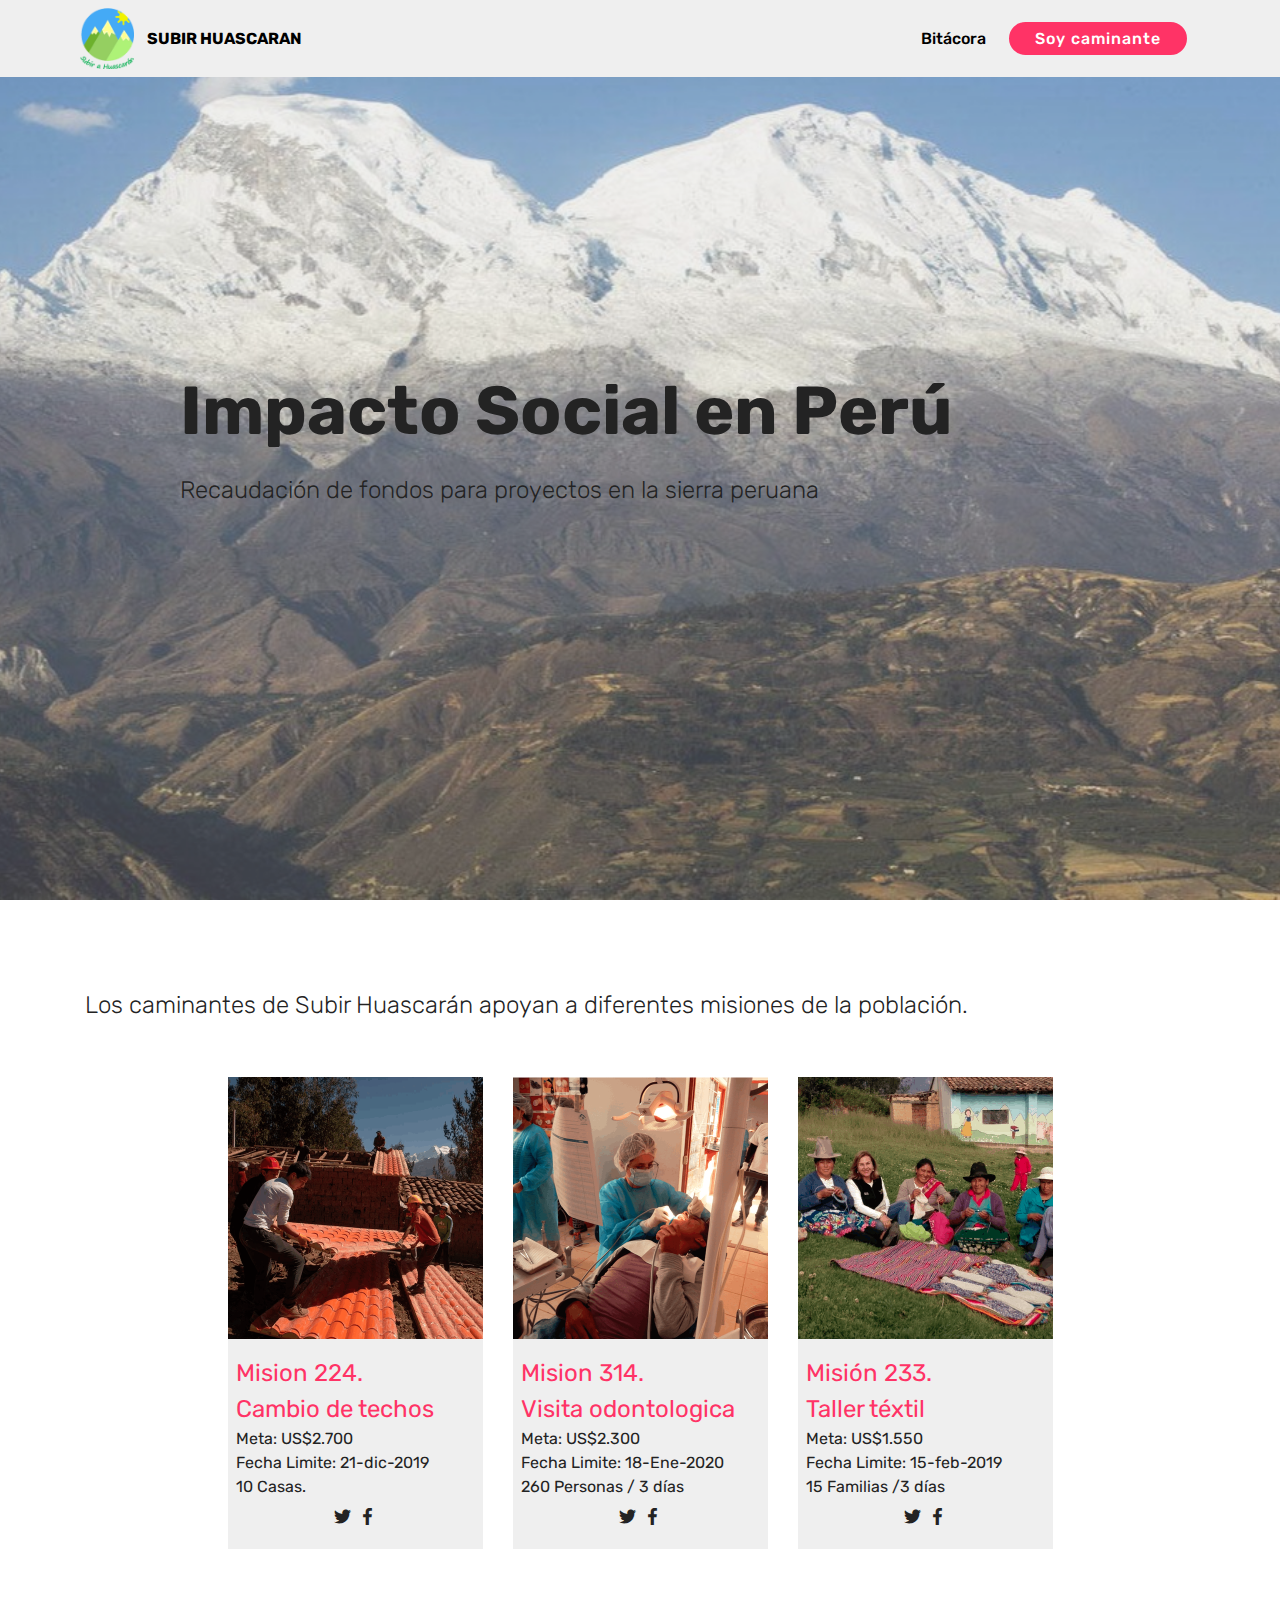
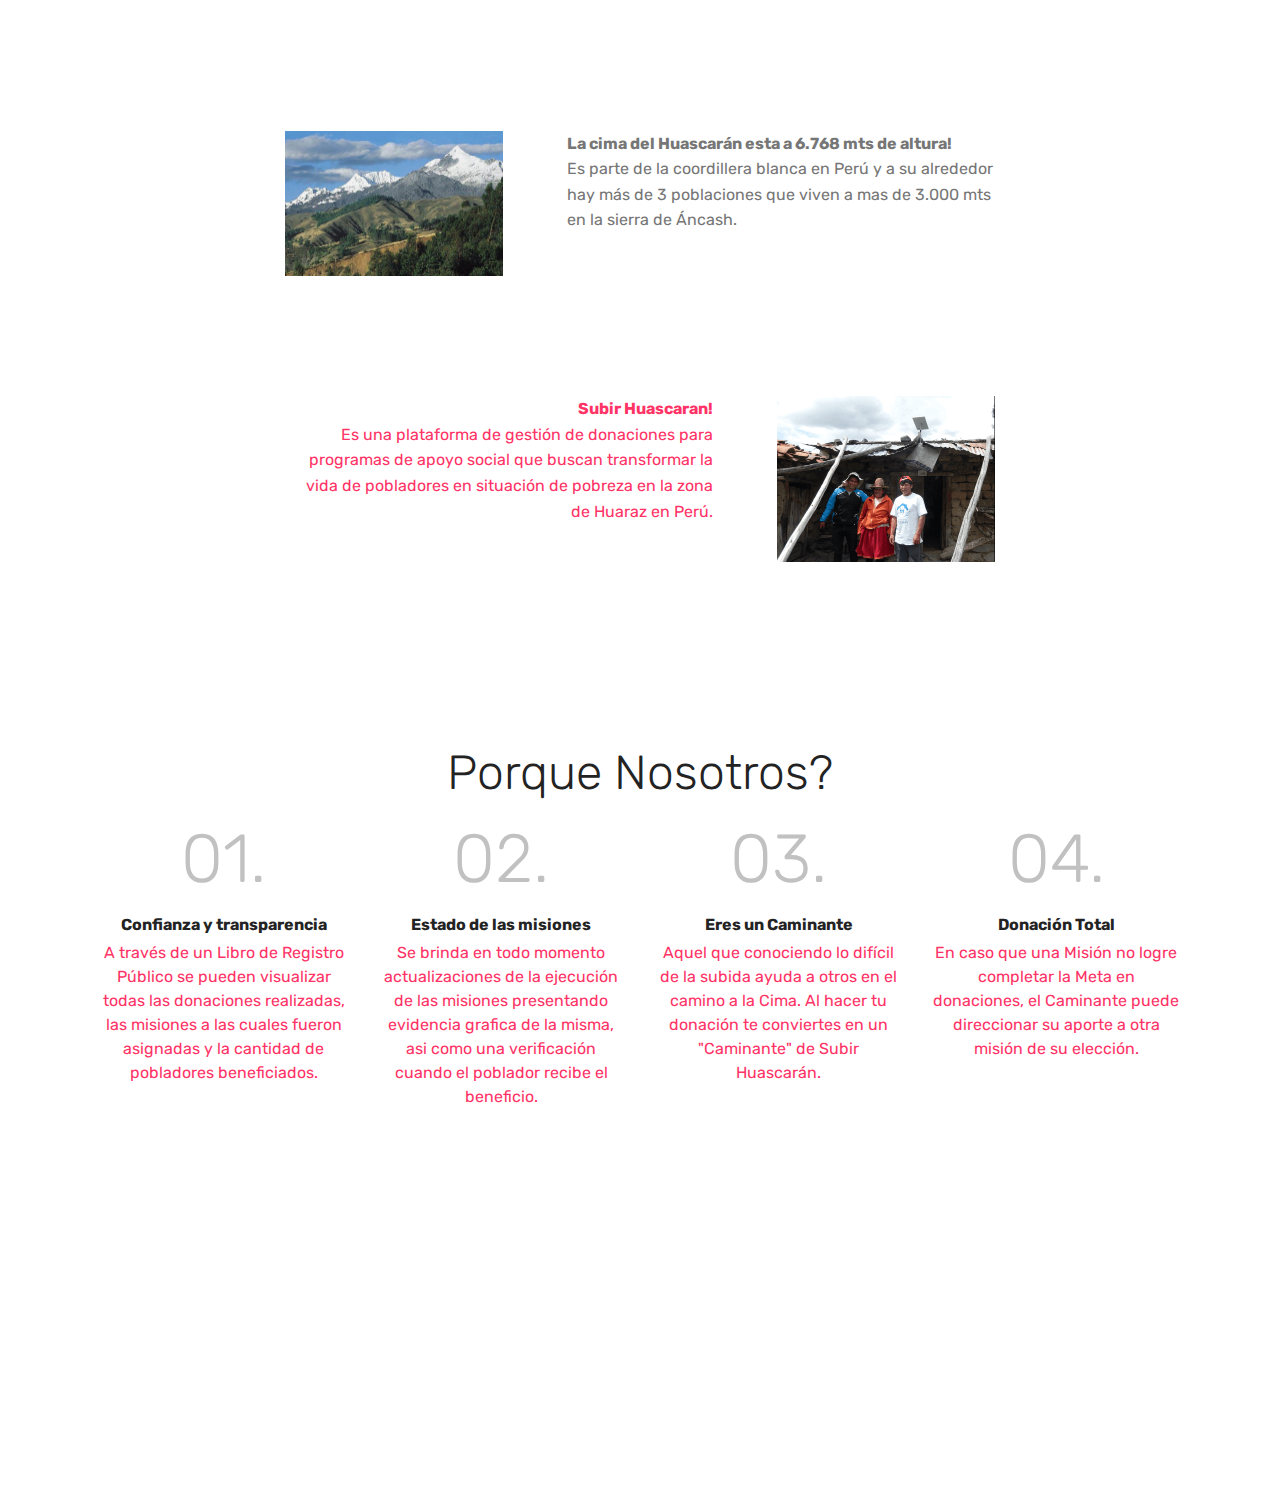
==== index.html @ e5e84a6b "create github pages" ====
<!DOCTYPE html>
<html  >
<head>
  <!-- Site made with Mobirise Website Builder v4.11.6, https://mobirise.com -->
  <meta charset="UTF-8">
  <meta http-equiv="X-UA-Compatible" content="IE=edge">
  <meta name="generator" content="Mobirise v4.11.6, mobirise.com">
  <meta name="viewport" content="width=device-width, initial-scale=1, minimum-scale=1">
  <link rel="shortcut icon" href="assets/images/logo.subirhuascaran-122x138.png" type="image/x-icon">
  <meta name="description" content="">
  
  <title>001-Home</title>
  <link rel="stylesheet" href="assets/web/assets/mobirise-icons/mobirise-icons.css">
  <link rel="stylesheet" href="assets/bootstrap/css/bootstrap.min.css">
  <link rel="stylesheet" href="assets/bootstrap/css/bootstrap-grid.min.css">
  <link rel="stylesheet" href="assets/bootstrap/css/bootstrap-reboot.min.css">
  <link rel="stylesheet" href="assets/socicon/css/styles.css">
  <link rel="stylesheet" href="assets/tether/tether.min.css">
  <link rel="stylesheet" href="assets/dropdown/css/style.css">
  <link rel="stylesheet" href="assets/theme/css/style.css">
  <link rel="preload" as="style" href="assets/mobirise/css/mbr-additional.css"><link rel="stylesheet" href="assets/mobirise/css/mbr-additional.css" type="text/css">
  
  
  
</head>
<body>
  <section class="menu cid-rIZL8jFSp6" once="menu" id="menu2-4">

    

    <nav class="navbar navbar-expand beta-menu navbar-dropdown align-items-center navbar-fixed-top navbar-toggleable-sm">
        <button class="navbar-toggler navbar-toggler-right" type="button" data-toggle="collapse" data-target="#navbarSupportedContent" aria-controls="navbarSupportedContent" aria-expanded="false" aria-label="Toggle navigation">
            <div class="hamburger">
                <span></span>
                <span></span>
                <span></span>
                <span></span>
            </div>
        </button>
        <div class="menu-logo">
            <div class="navbar-brand">
                <span class="navbar-logo">
                    <a href="index.html">
                        <img src="assets/images/logo.subirhuascaran-122x138.png" alt="" title="" style="height: 3.8rem;">
                    </a>
                </span>
                <span class="navbar-caption-wrap"><a class="navbar-caption text-black display-4" href="index.html">
                        SUBIR HUASCARAN</a></span>
            </div>
        </div>
        <div class="collapse navbar-collapse" id="navbarSupportedContent">
            <ul class="navbar-nav nav-dropdown" data-app-modern-menu="true"><li class="nav-item">
                    <a class="nav-link link text-black display-4" href="page3.html">
                        Bitácora</a>
                </li></ul>
            <div class="navbar-buttons mbr-section-btn"><a class="btn btn-sm btn-secondary display-4" href="page1.html">
                    Soy caminante</a></div>
        </div>
    </nav>
</section>

<section class="engine"><a href="https://mobirise.info/c">free website builder</a></section><section class="header1 cid-rIZLhb6vbH mbr-fullscreen" id="header1-6">

    

    <div class="mbr-overlay" style="opacity: 0.3; background-color: rgb(204, 204, 204);">
    </div>

    <div class="container">
        <div class="row justify-content-md-center">
            <div class="mbr-white col-md-10">
                <h1 class="mbr-section-title align-center mbr-bold pb-3 mbr-fonts-style display-1">
                    Impacto Social en Perú</h1>
                <h3 class="mbr-section-subtitle align-center mbr-light pb-3 mbr-fonts-style display-5">
                    Recaudación de fondos para proyectos en la sierra peruana</h3>
                
                
            </div>
        </div>
    </div>

</section>

<section class="team1 cid-rIZRxT9Xdf" id="team1-7">
    
    
    
    <div class="container align-center">
        
        <h3 class="pb-5 mbr-section-subtitle mbr-fonts-style mbr-light display-5">
            Los caminantes de Subir Huascarán apoyan a diferentes misiones de la población.</h3>
        <div class="row media-row">
            
        <div class="team-item col-lg-3 col-md-6">
                <div class="item-image">
                    <a href="page2.html"><img src="assets/images/huascaran.proy4-510x524.png" alt="" title=""></a>
                </div>
                <div class="item-caption py-3">
                    <div class="item-name px-2">
                        <p class="mbr-fonts-style display-5"><a href="page2.html" class="text-secondary">Mision 224. </a><br><a href="page2.html" class="text-secondary">Cambio de techos</a></p>
                    </div>
                    <div class="item-role px-2">
                        <p>Meta: US$2.700<br>Fecha Limite: 21-dic-2019<br>10 Casas.</p>
                    </div>
                    <div class="item-social pt-2">
                        <a href="https://twitter.com/" target="_blank">
                            <span class="p-1 mbr-iconfont mbr-iconfont-social socicon-twitter socicon"></span>
                        </a>
                        <a href="https://www.facebook.com/" target="_blank">
                            <span class="p-1 mbr-iconfont mbr-iconfont-social socicon-facebook socicon"></span>
                        </a>
                        <a href="https://plus.google.com/u/0/+Mobirise" target="_blank">
                            
                        </a>
                        <a href="https://www.linkedin.com/in/mobirise" target="_blank">
                            
                        </a>
                        <a href="https://www.instagram.com/mobirise/" target="_blank">
                            
                        </a>
                        <a href="https://www.youtube.com/channel/UCt_tncVAetpK5JeM8L-8jyw" target="_blank">    
                            
                        </a>
                    </div>
                </div>
            </div><div class="team-item col-lg-3 col-md-6">
                <div class="item-image">
                    <img src="assets/images/huascaran.proy2-510x524.png" alt="" title="">
                </div>
                <div class="item-caption py-3">
                    <div class="item-name px-2">
                        <p class="mbr-fonts-style display-5">
                           Mision 314.<br>Visita odontologica</p>
                    </div>
                    <div class="item-role px-2">
                        <p>Meta: US$2.300<br>Fecha Limite: 18-Ene-2020<br>260 Personas / 3 días</p>
                    </div>
                    <div class="item-social pt-2">
                        <a href="https://twitter.com/" target="_blank">
                            <span class="p-1 mbr-iconfont mbr-iconfont-social socicon-twitter socicon"></span>
                        </a>
                        <a href="https://www.facebook.com/" target="_blank">
                            <span class="p-1 mbr-iconfont mbr-iconfont-social socicon-facebook socicon"></span>
                        </a>
                        <a href="https://plus.google.com/u/0/+Mobirise" target="_blank">
                            
                        </a>
                        <a href="https://www.linkedin.com/in/mobirise" target="_blank">
                            
                        </a>
                        <a href="https://www.instagram.com/mobirise/" target="_blank">
                            
                        </a>
                        <a href="https://www.youtube.com/channel/UCt_tncVAetpK5JeM8L-8jyw" target="_blank">    
                            
                        </a>
                    </div>
                </div>
            </div><div class="team-item col-lg-3 col-md-6">
                <div class="item-image">
                    <img src="assets/images/huascaran.proy3-1-510x524.png" alt="" title="">
                </div>
                <div class="item-caption py-3">
                    <div class="item-name px-2">
                        <p class="mbr-fonts-style display-5">
                           Misión 233.<br>Taller téxtil</p>
                    </div>
                    <div class="item-role px-2">
                        <p>Meta: US$1.550<br>Fecha Limite: 15-feb-2019<br>15 Familias /3 días</p>
                    </div>
                    <div class="item-social pt-2">
                        <a href="https://twitter.com/" target="_blank">
                            <span class="p-1 mbr-iconfont mbr-iconfont-social socicon-twitter socicon"></span>
                        </a>
                        <a href="https://www.facebook.com/" target="_blank">
                            <span class="p-1 mbr-iconfont mbr-iconfont-social socicon-facebook socicon"></span>
                        </a>
                        <a href="https://plus.google.com/u/0/+Mobirise" target="_blank">
                            
                        </a>
                        <a href="https://www.linkedin.com/in/mobirise" target="_blank">
                            
                        </a>
                        <a href="https://www.instagram.com/mobirise/" target="_blank">
                            
                        </a>
                        <a href="https://www.youtube.com/channel/UCt_tncVAetpK5JeM8L-8jyw" target="_blank">    
                            
                        </a>
                    </div>
                </div>
            </div></div>    
    </div>
</section>

<section class="mbr-section content6 cid-rJ04pMtVtL" id="content6-d">
    
     
    
    <div class="container">
        <div class="media-container-row">
            <div class="col-12 col-md-8">
                <div class="media-container-row">
                    <div class="mbr-figure" style="width: 60%;">
                      <img src="assets/images/callejondehuaylas1-436x291.jpg" alt="Mobirise" title="">  
                    </div>
                    <div class="media-content">
                        <div class="mbr-section-text">
                            <p class="mbr-text mb-0 mbr-fonts-style display-7">
                               <strong>La cima del Huascarán esta a 6.768 mts de altura!</strong>&nbsp;<br>Es parte de la coordillera blanca en Perú y a su alrededor hay más de 3 poblaciones que viven a mas de 3.000 mts en la sierra de Áncash.
                            </p>
                        </div>
                    </div>
                </div>
            </div>
        </div>
    </div>
</section>

<section class="mbr-section content7 cid-rJ04quLWnU" id="content7-e">
          
    

    <div class="container">
        <div class="media-container-row">
            <div class="col-12 col-md-8">
                <div class="media-container-row">
                    <div class="media-content">
                        <div class="mbr-section-text">
                            <p class="mbr-text align-right mb-0 mbr-fonts-style display-7">
                               <strong>Subir Huascaran!</strong> <br>Es una plataforma de gestión de donaciones para programas de apoyo social que buscan transformar la vida de pobladores en situación de pobreza en la zona de Huaraz en Perú.
                            </p>
                        </div>
                    </div>
                    <div class="mbr-figure" style="width: 60%;">
                     <img src="assets/images/captura-de-pantalla-2019-11-27-a-las-00.21.50-436x331.png" alt="Mobirise" title="">  
                    </div>
                </div>
            </div>
        </div>
    </div>
</section>

<section class="counters6 counters cid-rJ0bHHLKES" id="counters6-g">

    

    

    <div class="container pt-4 mt-2">
        <h2 class="mbr-section-title pb-3 align-center mbr-fonts-style display-2">Porque Nosotros?</h2>
        
        <div>
                <div class="cards-container">
                    <div class="card col-12 col-md-6 col-lg-3 pb-md-4">
                        <div class="panel-item align-center">
                            <div class="card-img pb-3">
                                <h3 class="img-text mbr-fonts-style display-1">01.</h3>
                            </div>
                            <div class="card-text">
                                <h4 class="mbr-content-title mbr-bold mbr-fonts-style display-7">Confianza y transparencia</h4>
                                <p class="mbr-content-text mbr-fonts-style display-7">
                                    A través de un Libro de Registro Público se pueden visualizar todas las donaciones realizadas, las misiones a las cuales fueron asignadas y la cantidad de pobladores beneficiados.</p>
                            </div>
                        </div>
                    </div>
                    <div class="card col-12 col-md-6 col-lg-3 pb-md-4">
                        <div class="panel-item align-center">
                            <div class="card-img pb-3">
                                <h3 class="img-text mbr-fonts-style display-1">02.</h3>
                            </div>
                            <div class="card-text">
                                <h4 class="mbr-content-title mbr-bold mbr-fonts-style display-7">Estado de las misiones</h4>
                                <p class="mbr-content-text mbr-fonts-style display-7">Se brinda en todo momento actualizaciones de la ejecución de las misiones presentando evidencia grafica de la misma, asi como una verificación cuando el poblador recibe el beneficio.
                                </p>
                            </div>
                        </div>
                    </div>
                    <div class="card col-12 col-md-6 col-lg-3">
                        <div class="panel-item align-center">
                            <div class="card-img pb-3">
                                <h3 class="img-text mbr-fonts-style display-1">03.</h3>
                            </div>
                            <div class="card-text">
                                <h4 class="mbr-content-title mbr-bold mbr-fonts-style display-7">Eres un Caminante</h4>
                                <p class="mbr-content-text mbr-fonts-style display-7">Aquel que conociendo lo difícil de la subida ayuda a otros en el camino a la Cima. Al hacer tu donación te conviertes en un "Caminante" de Subir Huascarán.</p>
                            </div>
                        </div>
                    </div>
                    <div class="card col-12 col-md-6 col-lg-3 last-child">
                        <div class="panel-item align-center">
                            <div class="card-img pb-3">
                                <h3 class="img-text mbr-fonts-style display-1">04.</h3>
                            </div>
                            <div class="card-texts">
                                <h4 class="mbr-content-title mbr-bold mbr-fonts-style display-7">
                                    Donación Total</h4>
                                <p class="mbr-content-text mbr-fonts-style display-7">
                                        En caso que una Misión no logre completar la Meta en donaciones, el Caminante puede direccionar su aporte a otra misión de su elección.
                                </p>
                            </div>
                        </div>
                    </div>
                </div>
            </div>
    </div>
</section>

<section class="cid-rJ04Bz4xyE mbr-reveal" id="footer5-f">

    

    

    <div class="container">
        <div class="media-container-row">
            <div class="col-md-3">
                <div class="media-wrap">
                    <a href="https://mobirise.co/">
                       <img src="assets/images/logo.subirhuascaran-192x217.png" alt="Mobirise" title="">
                    </a>
                </div>
            </div>
            <div class="col-md-9">
                <p class="mbr-text align-right links mbr-fonts-style display-7">&nbsp; &nbsp; &nbsp; &nbsp; &nbsp; &nbsp; &nbsp; &nbsp; &nbsp; &nbsp; &nbsp;&nbsp; &nbsp; &nbsp; &nbsp; &nbsp; &nbsp; &nbsp; &nbsp; &nbsp; &nbsp; &nbsp; &nbsp; &nbsp;&nbsp;&nbsp; &nbsp; &nbsp; &nbsp; &nbsp; &nbsp; &nbsp; &nbsp; &nbsp; &nbsp; &nbsp; &nbsp;&nbsp;<a href="page4.html" class="text-black">CONTACTO</a></p>
            </div>
        </div>
        <div class="footer-lower">
            <div class="media-container-row">
                <div class="col-md-12">
                    <hr>
                </div>
            </div>
            <div class="media-container-row mbr-white">
                <div class="col-md-6 copyright">
                    <p class="mbr-text mbr-fonts-style display-7">
                        © Copyright 2019 SubirHuascaran.org - All Rights Reserved
                    </p>
                </div>
                <div class="col-md-6">
                    <div class="social-list align-right">
                        <div class="soc-item">
                            <a href="https://twitter.com/" target="_blank">
                                <span class="mbr-iconfont mbr-iconfont-social socicon-twitter socicon"></span>
                            </a>
                        </div>
                        <div class="soc-item">
                            <a href="https://www.facebook.com/" target="_blank">
                                <span class="mbr-iconfont mbr-iconfont-social socicon-facebook socicon"></span>
                            </a>
                        </div>
                        <div class="soc-item">
                            <a href="https://www.youtube.com" target="_blank">
                                <span class="mbr-iconfont mbr-iconfont-social socicon-youtube socicon"></span>
                            </a>
                        </div>
                        <div class="soc-item">
                            <a href="https://instagram.com" target="_blank">
                                <span class="mbr-iconfont mbr-iconfont-social socicon-instagram socicon"></span>
                            </a>
                        </div>
                        
                        
                    </div>
                </div>
            </div>
        </div>
    </div>
</section>


  <script src="assets/web/assets/jquery/jquery.min.js"></script>
  <script src="assets/popper/popper.min.js"></script>
  <script src="assets/bootstrap/js/bootstrap.min.js"></script>
  <script src="assets/tether/tether.min.js"></script>
  <script src="assets/dropdown/js/nav-dropdown.js"></script>
  <script src="assets/dropdown/js/navbar-dropdown.js"></script>
  <script src="assets/touchswipe/jquery.touch-swipe.min.js"></script>
  <script src="assets/viewportchecker/jquery.viewportchecker.js"></script>
  <script src="assets/smoothscroll/smooth-scroll.js"></script>
  <script src="assets/theme/js/script.js"></script>
  
  
</body>
</html>
---- assets/web/assets/mobirise-icons/mobirise-icons.css ----
@font-face {
  font-family: 'MobiriseIcons';
  src:  url('mobirise-icons.eot?spat4u');
  src:  url('mobirise-icons.eot?spat4u#iefix') format('embedded-opentype'),
    url('mobirise-icons.ttf?spat4u') format('truetype'),
    url('mobirise-icons.woff?spat4u') format('woff'),
    url('mobirise-icons.svg?spat4u#MobiriseIcons') format('svg');
  font-weight: normal;
  font-style: normal;
  font-display: swap;
}

[class^="mbri-"], [class*=" mbri-"] {
  /* use !important to prevent issues with browser extensions that change fonts */
  font-family: MobiriseIcons !important;
  speak: none;
  font-style: normal;
  font-weight: normal;
  font-variant: normal;
  text-transform: none;
  line-height: 1;

  /* Better Font Rendering =========== */
  -webkit-font-smoothing: antialiased;
  -moz-osx-font-smoothing: grayscale;
}

.mbri-add-submenu:before {
  content: "\e900";
}
.mbri-alert:before {
  content: "\e901";
}
.mbri-align-center:before {
  content: "\e902";
}
.mbri-align-justify:before {
  content: "\e903";
}
.mbri-align-left:before {
  content: "\e904";
}
.mbri-align-right:before {
  content: "\e905";
}
.mbri-android:before {
  content: "\e906";
}
.mbri-apple:before {
  content: "\e907";
}
.mbri-arrow-down:before {
  content: "\e908";
}
.mbri-arrow-next:before {
  content: "\e909";
}
.mbri-arrow-prev:before {
  content: "\e90a";
}
.mbri-arrow-up:before {
  content: "\e90b";
}
.mbri-bold:before {
  content: "\e90c";
}
.mbri-bookmark:before {
  content: "\e90d";
}
.mbri-bootstrap:before {
  content: "\e90e";
}
.mbri-briefcase:before {
  content: "\e90f";
}
.mbri-browse:before {
  content: "\e910";
}
.mbri-bulleted-list:before {
  content: "\e911";
}
.mbri-calendar:before {
  content: "\e912";
}
.mbri-camera:before {
  content: "\e913";
}
.mbri-cart-add:before {
  content: "\e914";
}
.mbri-cart-full:before {
  content: "\e915";
}
.mbri-cash:before {
  content: "\e916";
}
.mbri-change-style:before {
  content: "\e917";
}
.mbri-chat:before {
  content: "\e918";
}
.mbri-clock:before {
  content: "\e919";
}
.mbri-close:before {
  content: "\e91a";
}
.mbri-cloud:before {
  content: "\e91b";
}
.mbri-code:before {
  content: "\e91c";
}
.mbri-contact-form:before {
  content: "\e91d";
}
.mbri-credit-card:before {
  content: "\e91e";
}
.mbri-cursor-click:before {
  content: "\e91f";
}
.mbri-cust-feedback:before {
  content: "\e920";
}
.mbri-database:before {
  content: "\e921";
}
.mbri-delivery:before {
  content: "\e922";
}
.mbri-desktop:before {
  content: "\e923";
}
.mbri-devices:before {
  content: "\e924";
}
.mbri-down:before {
  content: "\e925";
}
.mbri-download:before {
  content: "\e989";
}
.mbri-drag-n-drop:before {
  content: "\e927";
}
.mbri-drag-n-drop2:before {
  content: "\e928";
}
.mbri-edit:before {
  content: "\e929";
}
.mbri-edit2:before {
  content: "\e92a";
}
.mbri-error:before {
  content: "\e92b";
}
.mbri-extension:before {
  content: "\e92c";
}
.mbri-features:before {
  content: "\e92d";
}
.mbri-file:before {
  content: "\e92e";
}
.mbri-flag:before {
  content: "\e92f";
}
.mbri-folder:before {
  content: "\e930";
}
.mbri-gift:before {
  content: "\e931";
}
.mbri-github:before {
  content: "\e932";
}
.mbri-globe:before {
  content: "\e933";
}
.mbri-globe-2:before {
  content: "\e934";
}
.mbri-growing-chart:before {
  content: "\e935";
}
.mbri-hearth:before {
  content: "\e936";
}
.mbri-help:before {
  content: "\e937";
}
.mbri-home:before {
  content: "\e938";
}
.mbri-hot-cup:before {
  content: "\e939";
}
.mbri-idea:before {
  content: "\e93a";
}
.mbri-image-gallery:before {
  content: "\e93b";
}
.mbri-image-slider:before {
  content: "\e93c";
}
.mbri-info:before {
  content: "\e93d";
}
.mbri-italic:before {
  content: "\e93e";
}
.mbri-key:before {
  content: "\e93f";
}
.mbri-laptop:before {
  content: "\e940";
}
.mbri-layers:before {
  content: "\e941";
}
.mbri-left-right:before {
  content: "\e942";
}
.mbri-left:before {
  content: "\e943";
}
.mbri-letter:before {
  content: "\e944";
}
.mbri-like:before {
  content: "\e945";
}
.mbri-link:before {
  content: "\e946";
}
.mbri-lock:before {
  content: "\e947";
}
.mbri-login:before {
  content: "\e948";
}
.mbri-logout:before {
  content: "\e949";
}
.mbri-magic-stick:before {
  content: "\e94a";
}
.mbri-map-pin:before {
  content: "\e94b";
}
.mbri-menu:before {
  content: "\e94c";
}
.mbri-mobile:before {
  content: "\e94d";
}
.mbri-mobile2:before {
  content: "\e94e";
}
.mbri-mobirise:before {
  content: "\e94f";
}
.mbri-more-horizontal:before {
  content: "\e950";
}
.mbri-more-vertical:before {
  content: "\e951";
}
.mbri-music:before {
  content: "\e952";
}
.mbri-new-file:before {
  content: "\e953";
}
.mbri-numbered-list:before {
  content: "\e954";
}
.mbri-opened-folder:before {
  content: "\e955";
}
.mbri-pages:before {
  content: "\e956";
}
.mbri-paper-plane:before {
  content: "\e957";
}
.mbri-paperclip:before {
  content: "\e958";
}
.mbri-photo:before {
  content: "\e959";
}
.mbri-photos:before {
  content: "\e95a";
}
.mbri-pin:before {
  content: "\e95b";
}
.mbri-play:before {
  content: "\e95c";
}
.mbri-plus:before {
  content: "\e95d";
}
.mbri-preview:before {
  content: "\e95e";
}
.mbri-print:before {
  content: "\e95f";
}
.mbri-protect:before {
  content: "\e960";
}
.mbri-question:before {
  content: "\e961";
}
.mbri-quote-left:before {
  content: "\e962";
}
.mbri-quote-right:before {
  content: "\e963";
}
.mbri-refresh:before {
  content: "\e964";
}
.mbri-responsive:before {
  content: "\e965";
}
.mbri-right:before {
  content: "\e966";
}
.mbri-rocket:before {
  content: "\e967";
}
.mbri-sad-face:before {
  content: "\e968";
}
.mbri-sale:before {
  content: "\e969";
}
.mbri-save:before {
  content: "\e96a";
}
.mbri-search:before {
  content: "\e96b";
}
.mbri-setting:before {
  content: "\e96c";
}
.mbri-setting2:before {
  content: "\e96d";
}
.mbri-setting3:before {
  content: "\e96e";
}
.mbri-share:before {
  content: "\e96f";
}
.mbri-shopping-bag:before {
  content: "\e970";
}
.mbri-shopping-basket:before {
  content: "\e971";
}
.mbri-shopping-cart:before {
  content: "\e972";
}
.mbri-sites:before {
  content: "\e973";
}
.mbri-smile-face:before {
  content: "\e974";
}
.mbri-speed:before {
  content: "\e975";
}
.mbri-star:before {
  content: "\e976";
}
.mbri-success:before {
  content: "\e977";
}
.mbri-sun:before {
  content: "\e978";
}
.mbri-sun2:before {
  content: "\e979";
}
.mbri-tablet:before {
  content: "\e97a";
}
.mbri-tablet-vertical:before {
  content: "\e97b";
}
.mbri-target:before {
  content: "\e97c";
}
.mbri-timer:before {
  content: "\e97d";
}
.mbri-to-ftp:before {
  content: "\e97e";
}
.mbri-to-local-drive:before {
  content: "\e97f";
}
.mbri-touch-swipe:before {
  content: "\e980";
}
.mbri-touch:before {
  content: "\e981";
}
.mbri-trash:before {
  content: "\e982";
}
.mbri-underline:before {
  content: "\e983";
}
.mbri-unlink:before {
  content: "\e984";
}
.mbri-unlock:before {
  content: "\e985";
}
.mbri-up-down:before {
  content: "\e986";
}
.mbri-up:before {
  content: "\e987";
}
.mbri-update:before {
  content: "\e988";
}
.mbri-upload:before {
 content: "\e926"; 
}
.mbri-user:before {
  content: "\e98a";
}
.mbri-user2:before {
  content: "\e98b";
}
.mbri-users:before {
  content: "\e98c";
}
.mbri-video:before {
  content: "\e98d";
}
.mbri-video-play:before {
  content: "\e98e";
}
.mbri-watch:before {
  content: "\e98f";
}
.mbri-website-theme:before {
  content: "\e990";
}
.mbri-wifi:before {
  content: "\e991";
}
.mbri-windows:before {
  content: "\e992";
}
.mbri-zoom-out:before {
  content: "\e993";
}
.mbri-redo:before {
  content: "\e994";
}
.mbri-undo:before {
  content: "\e995";
}
---- assets/socicon/css/styles.css ----
@charset "UTF-8";

@font-face {
  font-family: "socicon";
  src:url("../fonts/socicon.eot");
  src:url("../fonts/socicon.eot?#iefix") format("embedded-opentype"),
    url("../fonts/socicon.woff") format("woff"),
    url("../fonts/socicon.ttf") format("truetype"),
    url("../fonts/socicon.svg#socicon") format("svg");
  font-weight: normal;
  font-style: normal;
  font-display:swap;
}

[data-icon]:before {
  font-family: "socicon" !important;
  content: attr(data-icon);
  font-style: normal !important;
  font-weight: normal !important;
  font-variant: normal !important;
  text-transform: none !important;
  speak: none;
  line-height: 1;
  -webkit-font-smoothing: antialiased;
  -moz-osx-font-smoothing: grayscale;
}

[class^="socicon-"]:before,
[class*=" socicon-"]:before {
  font-family: "socicon" !important;
  font-style: normal !important;
  font-weight: normal !important;
  font-variant: normal !important;
  text-transform: none !important;
  speak: none;
  line-height: 1;
  -webkit-font-smoothing: antialiased;
  -moz-osx-font-smoothing: grayscale;
}

.socicon-modelmayhem:before {
  content: "\e000";
}
.socicon-mixcloud:before {
  content: "\e001";
}
.socicon-drupal:before {
  content: "\e002";
}
.socicon-swarm:before {
  content: "\e003";
}
.socicon-istock:before {
  content: "\e004";
}
.socicon-yammer:before {
  content: "\e005";
}
.socicon-ello:before {
  content: "\e006";
}
.socicon-stackoverflow:before {
  content: "\e007";
}
.socicon-persona:before {
  content: "\e008";
}
.socicon-triplej:before {
  content: "\e009";
}
.socicon-houzz:before {
  content: "\e00a";
}
.socicon-rss:before {
  content: "\e00b";
}
.socicon-paypal:before {
  content: "\e00c";
}
.socicon-odnoklassniki:before {
  content: "\e00d";
}
.socicon-airbnb:before {
  content: "\e00e";
}
.socicon-periscope:before {
  content: "\e00f";
}
.socicon-outlook:before {
  content: "\e010";
}
.socicon-coderwall:before {
  content: "\e011";
}
.socicon-tripadvisor:before {
  content: "\e012";
}
.socicon-appnet:before {
  content: "\e013";
}
.socicon-goodreads:before {
  content: "\e014";
}
.socicon-tripit:before {
  content: "\e015";
}
.socicon-lanyrd:before {
  content: "\e016";
}
.socicon-slideshare:before {
  content: "\e017";
}
.socicon-buffer:before {
  content: "\e018";
}
.socicon-disqus:before {
  content: "\e019";
}
.socicon-vkontakte:before {
  content: "\e01a";
}
.socicon-whatsapp:before {
  content: "\e01b";
}
.socicon-patreon:before {
  content: "\e01c";
}
.socicon-storehouse:before {
  content: "\e01d";
}
.socicon-pocket:before {
  content: "\e01e";
}
.socicon-mail:before {
  content: "\e01f";
}
.socicon-blogger:before {
  content: "\e020";
}
.socicon-technorati:before {
  content: "\e021";
}
.socicon-reddit:before {
  content: "\e022";
}
.socicon-dribbble:before {
  content: "\e023";
}
.socicon-stumbleupon:before {
  content: "\e024";
}
.socicon-digg:before {
  content: "\e025";
}
.socicon-envato:before {
  content: "\e026";
}
.socicon-behance:before {
  content: "\e027";
}
.socicon-delicious:before {
  content: "\e028";
}
.socicon-deviantart:before {
  content: "\e029";
}
.socicon-forrst:before {
  content: "\e02a";
}
.socicon-play:before {
  content: "\e02b";
}
.socicon-zerply:before {
  content: "\e02c";
}
.socicon-wikipedia:before {
  content: "\e02d";
}
.socicon-apple:before {
  content: "\e02e";
}
.socicon-flattr:before {
  content: "\e02f";
}
.socicon-github:before {
  content: "\e030";
}
.socicon-renren:before {
  content: "\e031";
}
.socicon-friendfeed:before {
  content: "\e032";
}
.socicon-newsvine:before {
  content: "\e033";
}
.socicon-identica:before {
  content: "\e034";
}
.socicon-bebo:before {
  content: "\e035";
}
.socicon-zynga:before {
  content: "\e036";
}
.socicon-steam:before {
  content: "\e037";
}
.socicon-xbox:before {
  content: "\e038";
}
.socicon-windows:before {
  content: "\e039";
}
.socicon-qq:before {
  content: "\e03a";
}
.socicon-douban:before {
  content: "\e03b";
}
.socicon-meetup:before {
  content: "\e03c";
}
.socicon-playstation:before {
  content: "\e03d";
}
.socicon-android:before {
  content: "\e03e";
}
.socicon-snapchat:before {
  content: "\e03f";
}
.socicon-twitter:before {
  content: "\e040";
}
.socicon-facebook:before {
  content: "\e041";
}
.socicon-googleplus:before {
  content: "\e042";
}
.socicon-pinterest:before {
  content: "\e043";
}
.socicon-foursquare:before {
  content: "\e044";
}
.socicon-yahoo:before {
  content: "\e045";
}
.socicon-skype:before {
  content: "\e046";
}
.socicon-yelp:before {
  content: "\e047";
}
.socicon-feedburner:before {
  content: "\e048";
}
.socicon-linkedin:before {
  content: "\e049";
}
.socicon-viadeo:before {
  content: "\e04a";
}
.socicon-xing:before {
  content: "\e04b";
}
.socicon-myspace:before {
  content: "\e04c";
}
.socicon-soundcloud:before {
  content: "\e04d";
}
.socicon-spotify:before {
  content: "\e04e";
}
.socicon-grooveshark:before {
  content: "\e04f";
}
.socicon-lastfm:before {
  content: "\e050";
}
.socicon-youtube:before {
  content: "\e051";
}
.socicon-vimeo:before {
  content: "\e052";
}
.socicon-dailymotion:before {
  content: "\e053";
}
.socicon-vine:before {
  content: "\e054";
}
.socicon-flickr:before {
  content: "\e055";
}
.socicon-500px:before {
  content: "\e056";
}
.socicon-wordpress:before {
  content: "\e058";
}
.socicon-tumblr:before {
  content: "\e059";
}
.socicon-twitch:before {
  content: "\e05a";
}
.socicon-8tracks:before {
  content: "\e05b";
}
.socicon-amazon:before {
  content: "\e05c";
}
.socicon-icq:before {
  content: "\e05d";
}
.socicon-smugmug:before {
  content: "\e05e";
}
.socicon-ravelry:before {
  content: "\e05f";
}
.socicon-weibo:before {
  content: "\e060";
}
.socicon-baidu:before {
  content: "\e061";
}
.socicon-angellist:before {
  content: "\e062";
}
.socicon-ebay:before {
  content: "\e063";
}
.socicon-imdb:before {
  content: "\e064";
}
.socicon-stayfriends:before {
  content: "\e065";
}
.socicon-residentadvisor:before {
  content: "\e066";
}
.socicon-google:before {
  content: "\e067";
}
.socicon-yandex:before {
  content: "\e068";
}
.socicon-sharethis:before {
  content: "\e069";
}
.socicon-bandcamp:before {
  content: "\e06a";
}
.socicon-itunes:before {
  content: "\e06b";
}
.socicon-deezer:before {
  content: "\e06c";
}
.socicon-telegram:before {
  content: "\e06e";
}
.socicon-openid:before {
  content: "\e06f";
}
.socicon-amplement:before {
  content: "\e070";
}
.socicon-viber:before {
  content: "\e071";
}
.socicon-zomato:before {
  content: "\e072";
}
.socicon-draugiem:before {
  content: "\e074";
}
.socicon-endomodo:before {
  content: "\e075";
}
.socicon-filmweb:before {
  content: "\e076";
}
.socicon-stackexchange:before {
  content: "\e077";
}
.socicon-wykop:before {
  content: "\e078";
}
.socicon-teamspeak:before {
  content: "\e079";
}
.socicon-teamviewer:before {
  content: "\e07a";
}
.socicon-ventrilo:before {
  content: "\e07b";
}
.socicon-younow:before {
  content: "\e07c";
}
.socicon-raidcall:before {
  content: "\e07d";
}
.socicon-mumble:before {
  content: "\e07e";
}
.socicon-medium:before {
  content: "\e06d";
}
.socicon-bebee:before {
  content: "\e07f";
}
.socicon-hitbox:before {
  content: "\e080";
}
.socicon-reverbnation:before {
  content: "\e081";
}
.socicon-formulr:before {
  content: "\e082";
}
.socicon-instagram:before {
  content: "\e057";
}
.socicon-battlenet:before {
  content: "\e083";
}
.socicon-chrome:before {
  content: "\e084";
}
.socicon-discord:before {
  content: "\e086";
}
.socicon-issuu:before {
  content: "\e087";
}
.socicon-macos:before {
  content: "\e088";
}
.socicon-firefox:before {
  content: "\e089";
}
.socicon-opera:before {
  content: "\e08d";
}
.socicon-keybase:before {
  content: "\e090";
}
.socicon-alliance:before {
  content: "\e091";
}
.socicon-livejournal:before {
  content: "\e092";
}
.socicon-googlephotos:before {
  content: "\e093";
}
.socicon-horde:before {
  content: "\e094";
}
.socicon-etsy:before {
  content: "\e095";
}
.socicon-zapier:before {
  content: "\e096";
}
.socicon-google-scholar:before {
  content: "\e097";
}
.socicon-researchgate:before {
  content: "\e098";
}
.socicon-wechat:before {
  content: "\e099";
}
.socicon-strava:before {
  content: "\e09a";
}
.socicon-line:before {
  content: "\e09b";
}
.socicon-lyft:before {
  content: "\e09c";
}
.socicon-uber:before {
  content: "\e09d";
}
.socicon-songkick:before {
  content: "\e09e";
}
.socicon-viewbug:before {
  content: "\e09f";
}
.socicon-googlegroups:before {
  content: "\e0a0";
}
.socicon-quora:before {
  content: "\e073";
}
.socicon-diablo:before {
  content: "\e085";
}
.socicon-blizzard:before {
  content: "\e0a1";
}
.socicon-hearthstone:before {
  content: "\e08b";
}
.socicon-heroes:before {
  content: "\e08a";
}
.socicon-overwatch:before {
  content: "\e08c";
}
.socicon-warcraft:before {
  content: "\e08e";
}
.socicon-starcraft:before {
  content: "\e08f";
}
.socicon-beam:before {
  content: "\e0a2";
}
.socicon-curse:before {
  content: "\e0a3";
}
.socicon-player:before {
  content: "\e0a4";
}
.socicon-streamjar:before {
  content: "\e0a5";
}
.socicon-nintendo:before {
  content: "\e0a6";
}
.socicon-hellocoton:before {
  content: "\e0a7";
}
---- assets/dropdown/css/style.css ----
.navbar-dropdown {
  left: 0;
  padding: 0;
  position: absolute;
  right: 0;
  top: 0;
  transition: all 0.45s ease;
  z-index: 1030;
  background: #282828; }
  .navbar-dropdown .navbar-logo {
    margin-right: 0.8rem;
    transition: margin 0.3s ease-in-out;
    vertical-align: middle; }
    .navbar-dropdown .navbar-logo img {
      height: 3.125rem;
      transition: all 0.3s ease-in-out; }
    .navbar-dropdown .navbar-logo.mbr-iconfont {
      font-size: 3.125rem;
      line-height: 3.125rem; }
  .navbar-dropdown .navbar-caption {
    font-weight: 700;
    white-space: normal;
    vertical-align: -4px;
    line-height: 3.125rem !important; }
    .navbar-dropdown .navbar-caption, .navbar-dropdown .navbar-caption:hover {
      color: inherit;
      text-decoration: none; }
  .navbar-dropdown .mbr-iconfont + .navbar-caption {
    vertical-align: -1px; }
  .navbar-dropdown.navbar-fixed-top {
    position: fixed; }
  .navbar-dropdown .navbar-brand span {
    vertical-align: -4px; }
  .navbar-dropdown.bg-color.transparent {
    background: none; }
  .navbar-dropdown.navbar-short .navbar-brand {
    padding: 0.625rem 0; }
    .navbar-dropdown.navbar-short .navbar-brand span {
      vertical-align: -1px; }
  .navbar-dropdown.navbar-short .navbar-caption {
    line-height: 2.375rem !important;
    vertical-align: -2px; }
  .navbar-dropdown.navbar-short .navbar-logo {
    margin-right: 0.5rem; }
    .navbar-dropdown.navbar-short .navbar-logo img {
      height: 2.375rem; }
    .navbar-dropdown.navbar-short .navbar-logo.mbr-iconfont {
      font-size: 2.375rem;
      line-height: 2.375rem; }
  .navbar-dropdown.navbar-short .mbr-table-cell {
    height: 3.625rem; }
  .navbar-dropdown .navbar-close {
    left: 0.6875rem;
    position: fixed;
    top: 0.75rem;
    z-index: 1000; }
  .navbar-dropdown .hamburger-icon {
    content: "";
    display: inline-block;
    vertical-align: middle;
    width: 16px;
    -webkit-box-shadow: 0 -6px 0 1px #282828,0 0 0 1px #282828,0 6px 0 1px #282828;
    -moz-box-shadow: 0 -6px 0 1px #282828,0 0 0 1px #282828,0 6px 0 1px #282828;
    box-shadow: 0 -6px 0 1px #282828,0 0 0 1px #282828,0 6px 0 1px #282828; }

.dropdown-menu .dropdown-toggle[data-toggle="dropdown-submenu"]::after {
  border-bottom: 0.35em solid transparent;
  border-left: 0.35em solid;
  border-right: 0;
  border-top: 0.35em solid transparent;
  margin-left: 0.3rem; }

.dropdown-menu .dropdown-item:focus {
  outline: 0; }

.nav-dropdown {
  font-size: 0.75rem;
  font-weight: 500;
  height: auto !important; }
  .nav-dropdown .nav-btn {
    padding-left: 1rem; }
  .nav-dropdown .link {
    margin: .667em 1.667em;
    font-weight: 500;
    padding: 0;
    transition: color .2s ease-in-out; }
    .nav-dropdown .link.dropdown-toggle {
      margin-right: 2.583em; }
      .nav-dropdown .link.dropdown-toggle::after {
        margin-left: .25rem;
        border-top: 0.35em solid;
        border-right: 0.35em solid transparent;
        border-left: 0.35em solid transparent;
        border-bottom: 0; }
      .nav-dropdown .link.dropdown-toggle[aria-expanded="true"] {
        margin: 0;
        padding: 0.667em 3.263em  0.667em 1.667em; }
  .nav-dropdown .link::after,
  .nav-dropdown .dropdown-item::after {
    color: inherit; }
  .nav-dropdown .btn {
    font-size: 0.75rem;
    font-weight: 700;
    letter-spacing: 0;
    margin-bottom: 0;
    padding-left: 1.25rem;
    padding-right: 1.25rem; }
  .nav-dropdown .dropdown-menu {
    border-radius: 0;
    border: 0;
    left: 0;
    margin: 0;
    padding-bottom: 1.25rem;
    padding-top: 1.25rem;
    position: relative; }
  .nav-dropdown .dropdown-submenu {
    margin-left: 0.125rem;
    top: 0; }
  .nav-dropdown .dropdown-item {
    font-weight: 500;
    line-height: 2;
    padding: 0.3846em 4.615em 0.3846em 1.5385em;
    position: relative;
    transition: color .2s ease-in-out, background-color .2s ease-in-out; }
    .nav-dropdown .dropdown-item::after {
      margin-top: -0.3077em;
      position: absolute;
      right: 1.1538em;
      top: 50%; }
    .nav-dropdown .dropdown-item:focus, .nav-dropdown .dropdown-item:hover {
      background: none; }

@media (max-width: 767px) {
  .nav-dropdown.navbar-toggleable-sm {
    bottom: 0;
    display: none;
    left: 0;
    overflow-x: hidden;
    position: fixed;
    top: 0;
    transform: translateX(-100%);
    -ms-transform: translateX(-100%);
    -webkit-transform: translateX(-100%);
    width: 18.75rem;
    z-index: 999; } }
.nav-dropdown.navbar-toggleable-xl {
  bottom: 0;
  display: none;
  left: 0;
  overflow-x: hidden;
  position: fixed;
  top: 0;
  transform: translateX(-100%);
  -ms-transform: translateX(-100%);
  -webkit-transform: translateX(-100%);
  width: 18.75rem;
  z-index: 999; }

.nav-dropdown-sm {
  display: block !important;
  overflow-x: hidden;
  overflow: auto;
  padding-top: 3.875rem; }
  .nav-dropdown-sm::after {
    content: "";
    display: block;
    height: 3rem;
    width: 100%; }
  .nav-dropdown-sm.collapse.in ~ .navbar-close {
    display: block !important; }
  .nav-dropdown-sm.collapsing, .nav-dropdown-sm.collapse.in {
    transform: translateX(0);
    -ms-transform: translateX(0);
    -webkit-transform: translateX(0);
    transition: all 0.25s ease-out;
    -webkit-transition: all 0.25s ease-out;
    background: #282828; }
  .nav-dropdown-sm.collapsing[aria-expanded="false"] {
    transform: translateX(-100%);
    -ms-transform: translateX(-100%);
    -webkit-transform: translateX(-100%); }
  .nav-dropdown-sm .nav-item {
    display: block;
    margin-left: 0 !important;
    padding-left: 0; }
  .nav-dropdown-sm .link,
  .nav-dropdown-sm .dropdown-item {
    border-top: 1px dotted rgba(255, 255, 255, 0.1);
    font-size: 0.8125rem;
    line-height: 1.6;
    margin: 0 !important;
    padding: 0.875rem 2.4rem 0.875rem 1.5625rem !important;
    position: relative;
    white-space: normal; }
    .nav-dropdown-sm .link:focus, .nav-dropdown-sm .link:hover,
    .nav-dropdown-sm .dropdown-item:focus,
    .nav-dropdown-sm .dropdown-item:hover {
      background: rgba(0, 0, 0, 0.2) !important;
      color: #c0a375; }
  .nav-dropdown-sm .nav-btn {
    position: relative;
    padding: 1.5625rem 1.5625rem 0 1.5625rem; }
    .nav-dropdown-sm .nav-btn::before {
      border-top: 1px dotted rgba(255, 255, 255, 0.1);
      content: "";
      left: 0;
      position: absolute;
      top: 0;
      width: 100%; }
    .nav-dropdown-sm .nav-btn + .nav-btn {
      padding-top: 0.625rem; }
      .nav-dropdown-sm .nav-btn + .nav-btn::before {
        display: none; }
  .nav-dropdown-sm .btn {
    padding: 0.625rem 0; }
  .nav-dropdown-sm .dropdown-toggle[data-toggle="dropdown-submenu"]::after {
    margin-left: .25rem;
    border-top: 0.35em solid;
    border-right: 0.35em solid transparent;
    border-left: 0.35em solid transparent;
    border-bottom: 0; }
  .nav-dropdown-sm .dropdown-toggle[data-toggle="dropdown-submenu"][aria-expanded="true"]::after {
    border-top: 0;
    border-right: 0.35em solid transparent;
    border-left: 0.35em solid transparent;
    border-bottom: 0.35em solid; }
  .nav-dropdown-sm .dropdown-menu {
    margin: 0;
    padding: 0;
    position: relative;
    top: 0;
    left: 0;
    width: 100%;
    border: 0;
    float: none;
    border-radius: 0;
    background: none; }
  .nav-dropdown-sm .dropdown-submenu {
    left: 100%;
    margin-left: 0.125rem;
    margin-top: -1.25rem;
    top: 0; }

.navbar-toggleable-sm .nav-dropdown .dropdown-menu {
  position: absolute; }

.navbar-toggleable-sm .nav-dropdown .dropdown-submenu {
  left: 100%;
  margin-left: 0.125rem;
  margin-top: -1.25rem;
  top: 0; }

.navbar-toggleable-sm.opened .nav-dropdown .dropdown-menu {
  position: relative; }

.navbar-toggleable-sm.opened .nav-dropdown .dropdown-submenu {
  left: 0;
  margin-left: 00rem;
  margin-top: 0rem;
  top: 0; }

.is-builder .nav-dropdown.collapsing {
  transition: none !important; }

/*# sourceMappingURL=style.css.map */
---- assets/theme/css/style.css ----
/*!
 * Mobirise v4 theme (https://mobirise.com/)
 * Copyright 2017 Mobirise
 */
section {
  background-color: #eeeeee; }

body {
  font-style: normal;
  line-height: 1.5; }

section,
.container,
.container-fluid {
  position: relative;
  word-wrap: break-word; }

a.mbr-iconfont:hover {
  text-decoration: none; }

.article .lead p,
.article .lead ul,
.article .lead ol,
.article .lead pre,
.article .lead blockquote {
  margin-bottom: 0; }

ul,
ol,
pre,
blockquote {
  margin-bottom: 2.3125rem; }

pre {
  background: #f4f4f4;
  padding: 10px 24px;
  white-space: pre-wrap; }

.inactive {
  -webkit-user-select: none;
  -moz-user-select: none;
  -ms-user-select: none;
  user-select: none;
  pointer-events: none;
  -webkit-user-drag: none;
  user-drag: none; }

.mbr-section__comments .row {
  justify-content: center;
  -webkit-justify-content: center; }

a {
  font-style: normal;
  font-weight: 400;
  cursor: pointer; }
  a, a:hover {
    text-decoration: none; }

figure {
  margin-bottom: 0; }

body {
  color: #232323; }

h1,
h2,
h3,
h4,
h5,
h6,
.h1,
.h2,
.h3,
.h4,
.h5,
.h6,
.display-1,
.display-2,
.display-3,
.display-4 {
  line-height: 1;
  word-break: break-word;
  word-wrap: break-word; }

.mbr-section-title {
  font-style: normal;
  line-height: 1.2; }

.mbr-section-subtitle {
  line-height: 1.3; }

.mbr-text {
  font-style: normal;
  line-height: 1.6; }

b,
strong {
  font-weight: bold; }

blockquote {
  padding: 10px 0 10px 20px;
  position: relative;
  border-left: 2px solid;
  border-color: #ff3366; }

input:-webkit-autofill, input:-webkit-autofill:hover, input:-webkit-autofill:focus, input:-webkit-autofill:active {
  transition-delay: 9999s;
  transition-property: background-color, color; }

textarea[type='hidden'] {
  display: none; }

body {
  position: relative; }

section {
  background-position: 50% 50%;
  background-repeat: no-repeat;
  background-size: cover; }
  section .mbr-background-video,
  section .mbr-background-video-preview {
    position: absolute;
    bottom: 0;
    left: 0;
    right: 0;
    top: 0; }

.hidden {
  visibility: hidden; }

.mbr-z-index20 {
  z-index: 20; }

/*! Base colors */
.mbr-white {
  color: #ffffff; }

.mbr-black {
  color: #000000; }

.mbr-bg-white {
  background-color: #ffffff; }

.mbr-bg-black {
  background-color: #000000; }

/*! Text-aligns */
.align-left {
  text-align: left; }

.align-center {
  text-align: center; }

.align-right {
  text-align: right; }

@media (max-width: 767px) {
  .align-left,
  .align-center,
  .align-right,
  .mbr-section-btn,
  .mbr-section-title {
    text-align: center; } }
/*! Font-weight  */
.mbr-light {
  font-weight: 300; }

.mbr-regular {
  font-weight: 400; }

.mbr-semibold {
  font-weight: 500; }

.mbr-bold {
  font-weight: 700; }

/*! Media  */
.media-size-item {
  -webkit-flex: 1 1 auto;
  -moz-flex: 1 1 auto;
  -ms-flex: 1 1 auto;
  -o-flex: 1 1 auto;
  flex: 1 1 auto; }

.media-content {
  -webkit-flex-basis: 100%;
  flex-basis: 100%; }

.media-container-row {
  display: -ms-flexbox;
  display: -webkit-flex;
  display: flex;
  -webkit-flex-direction: row;
  -ms-flex-direction: row;
  flex-direction: row;
  -webkit-flex-wrap: wrap;
  -ms-flex-wrap: wrap;
  flex-wrap: wrap;
  -webkit-justify-content: center;
  -ms-flex-pack: center;
  justify-content: center;
  -webkit-align-content: center;
  -ms-flex-line-pack: center;
  align-content: center;
  -webkit-align-items: start;
  -ms-flex-align: start;
  align-items: start; }
  .media-container-row .media-size-item {
    width: 400px; }

.media-container-column {
  display: -ms-flexbox;
  display: -webkit-flex;
  display: flex;
  -webkit-flex-direction: column;
  -ms-flex-direction: column;
  flex-direction: column;
  -webkit-flex-wrap: wrap;
  -ms-flex-wrap: wrap;
  flex-wrap: wrap;
  -webkit-justify-content: center;
  -ms-flex-pack: center;
  justify-content: center;
  -webkit-align-content: center;
  -ms-flex-line-pack: center;
  align-content: center;
  -webkit-align-items: stretch;
  -ms-flex-align: stretch;
  align-items: stretch; }
  .media-container-column > * {
    width: 100%; }

@media (min-width: 992px) {
  .media-container-row {
    -webkit-flex-wrap: nowrap;
    -ms-flex-wrap: nowrap;
    flex-wrap: nowrap; } }
figure {
  overflow: hidden; }

figure[mbr-media-size] {
  transition: width 0.1s; }

.mbr-figure img,
.mbr-figure iframe {
  display: block;
  width: 100%; }

.card {
  background-color: transparent;
  border: none; }

.card-box {
  width: 100%; }

.card-img {
  text-align: center;
  flex-shrink: 0;
  -webkit-flex-shrink: 0; }

.media {
  max-width: 100%;
  margin: 0 auto; }

.mbr-figure {
  -ms-flex-item-align: center;
  -ms-grid-row-align: center;
  -webkit-align-self: center;
  align-self: center; }

.media-container > div {
  max-width: 100%; }

.mbr-figure img,
.card-img img {
  width: 100%; }

@media (max-width: 991px) {
  .media-size-item {
    width: auto !important; }

  .media {
    width: auto; }

  .mbr-figure {
    width: 100% !important; } }
/*! Buttons */
.btn {
  font-weight: 500;
  border-width: 2px;
  font-style: normal;
  letter-spacing: 1px;
  margin: .4rem .8rem;
  white-space: normal;
  -webkit-transition: all .3s ease-in-out;
  -moz-transition: all .3s ease-in-out;
  transition: all .3s ease-in-out;
  display: inline-flex;
  align-items: center;
  justify-content: center;
  word-break: break-word;
  -webkit-align-items: center;
  -webkit-justify-content: center;
  display: -webkit-inline-flex; }

.btn-sm {
  font-weight: 500;
  letter-spacing: 1px;
  -webkit-transition: all .3s ease-in-out;
  -moz-transition: all .3s ease-in-out;
  transition: all .3s ease-in-out; }

.btn-md {
  font-weight: 500;
  letter-spacing: 1px;
  margin: .4rem .8rem !important;
  -webkit-transition: all .3s ease-in-out;
  -moz-transition: all .3s ease-in-out;
  transition: all .3s ease-in-out; }

.btn-lg {
  font-weight: 500;
  letter-spacing: 1px;
  margin: .4rem .8rem !important;
  -webkit-transition: all .3s ease-in-out;
  -moz-transition: all .3s ease-in-out;
  transition: all .3s ease-in-out; }

.mbr-section-btn {
  margin-left: -0.25rem;
  margin-right: -0.25rem;
  font-size: 0; }

nav .mbr-section-btn {
  margin-left: 0rem;
  margin-right: 0rem; }

.btn-form {
  border-radius: 0; }
  .btn-form:hover {
    cursor: pointer; }

/*! Btn icon margin */
.btn .mbr-iconfont,
.btn.btn-sm .mbr-iconfont {
  cursor: pointer;
  margin-right: 0.5rem; }

.btn.btn-md .mbr-iconfont,
.btn.btn-md .mbr-iconfont {
  margin-right: 0.8rem; }

.mbr-regular {
  font-weight: 400; }

.mbr-semibold {
  font-weight: 500; }

.mbr-bold {
  font-weight: 700; }

[type='submit'] {
  -webkit-appearance: none; }

/*! Full-screen */
.mbr-fullscreen .mbr-overlay {
  min-height: 100vh; }

.mbr-fullscreen {
  display: flex;
  display: -webkit-flex;
  display: -moz-flex;
  display: -ms-flex;
  display: -o-flex;
  align-items: center;
  -webkit-align-items: center;
  min-height: 100vh;
  padding-top: 3rem;
  padding-bottom: 3rem; }

/*! Map */
.map {
  height: 25rem;
  position: relative; }
  .map iframe {
    width: 100%;
    height: 100%; }

.mbr-overlay {
  background-color: #000;
  bottom: 0;
  left: 0;
  opacity: .5;
  position: absolute;
  right: 0;
  top: 0;
  z-index: 0;
  pointer-events: none; }

/* Form */
blockquote {
  font-style: italic;
  padding: 10px 0 10px 20px;
  font-size: 1.09rem;
  position: relative;
  border-width: 3px; }

.form-control {
  background-color: #f5f5f5;
  box-shadow: none;
  color: #565656;
  line-height: 1.43;
  min-height: 3.5em;
  padding: 1.07em .5em; }
  .form-control, .form-control:focus {
    border: 1px solid #e8e8e8; }
  .form-active .form-control:invalid {
    border-color: red; }

.form-control-label {
  position: relative;
  cursor: pointer;
  margin-bottom: .357em;
  padding: 0; }

.alert {
  color: #ffffff;
  border-radius: 0;
  border: 0;
  font-size: .875rem;
  line-height: 1.5;
  margin-bottom: 1.875rem;
  padding: 1.25rem;
  position: relative; }
  .alert.alert-form::after {
    background-color: inherit;
    bottom: -7px;
    content: "";
    display: block;
    height: 14px;
    left: 50%;
    margin-left: -7px;
    position: absolute;
    transform: rotate(45deg);
    width: 14px;
    -webkit-transform: rotate(45deg); }

.form-asterisk {
  font-family: initial;
  position: absolute;
  top: -2px;
  font-weight: normal; }

/*! Scroll to top arrow */
#scrollToTop a i:before {
  content: '';
  position: absolute;
  height: 40%;
  top: 25%;
  background: #fff;
  width: 2px;
  left: calc(50% - 1px); }
#scrollToTop a i:after {
  content: '';
  position: absolute;
  display: block;
  border-top: 2px solid #fff;
  border-right: 2px solid #fff;
  width: 40%;
  height: 40%;
  left: 30%;
  bottom: 30%;
  transform: rotate(135deg);
  -webkit-transform: rotate(135deg); }

.mbr-arrow-up {
  bottom: 25px;
  right: 90px;
  position: fixed;
  text-align: right;
  z-index: 5000;
  color: #ffffff;
  font-size: 32px;
  transform: rotate(180deg);
  -webkit-transform: rotate(180deg); }

.mbr-arrow-up a {
  background: rgba(0, 0, 0, 0.2);
  border-radius: 3px;
  color: #fff;
  display: inline-block;
  height: 60px;
  width: 60px;
  outline-style: none !important;
  position: relative;
  text-decoration: none;
  transition: all 0.3s ease-in-out;
  cursor: pointer;
  text-align: center; }
  .mbr-arrow-up a:hover {
    background-color: rgba(0, 0, 0, 0.4); }
  .mbr-arrow-up a i {
    line-height: 60px; }

.mbr-arrow-up-icon {
  display: block;
  color: #fff; }

.mbr-arrow-up-icon::before {
  content: '\203a';
  display: inline-block;
  font-family: serif;
  font-size: 32px;
  line-height: 1;
  font-style: normal;
  position: relative;
  top: 6px;
  left: -4px;
  -webkit-transform: rotate(-90deg);
  transform: rotate(-90deg); }

/*! Arrow Down */
.mbr-arrow {
  position: absolute;
  bottom: 45px;
  left: 50%;
  width: 60px;
  height: 60px;
  cursor: pointer;
  background-color: rgba(80, 80, 80, 0.5);
  border-radius: 50%;
  -webkit-transform: translateX(-50%);
  transform: translateX(-50%); }
  .mbr-arrow > a {
    display: inline-block;
    text-decoration: none;
    outline-style: none;
    -webkit-animation: arrowdown 1.7s ease-in-out infinite;
    animation: arrowdown 1.7s ease-in-out infinite; }
    .mbr-arrow > a > i {
      position: absolute;
      top: -2px;
      left: 15px;
      font-size: 2rem; }

@keyframes arrowdown {
  0% {
    transform: translateY(0px);
    -webkit-transform: translateY(0px); }
  50% {
    transform: translateY(-5px);
    -webkit-transform: translateY(-5px); }
  100% {
    transform: translateY(0px);
    -webkit-transform: translateY(0px); } }
@-webkit-keyframes arrowdown {
  0% {
    transform: translateY(0px);
    -webkit-transform: translateY(0px); }
  50% {
    transform: translateY(-5px);
    -webkit-transform: translateY(-5px); }
  100% {
    transform: translateY(0px);
    -webkit-transform: translateY(0px); } }
@media (max-width: 500px) {
  .mbr-arrow-up {
    left: 50%;
    right: auto;
    transform: translateX(-50%) rotate(180deg);
    -webkit-transform: translateX(-50%) rotate(180deg); } }
/*Gradients animation*/
@keyframes gradient-animation {
  from {
    background-position: 0% 100%;
    animation-timing-function: ease-in-out; }
  to {
    background-position: 100% 0%;
    animation-timing-function: ease-in-out; } }
@-webkit-keyframes gradient-animation {
  from {
    background-position: 0% 100%;
    animation-timing-function: ease-in-out; }
  to {
    background-position: 100% 0%;
    animation-timing-function: ease-in-out; } }
.bg-gradient {
  background-size: 200% 200%;
  animation: gradient-animation 5s infinite alternate;
  -webkit-animation: gradient-animation 5s infinite alternate; }

.menu .navbar-brand {
  display: -webkit-flex; }
  .menu .navbar-brand span {
    display: flex;
    display: -webkit-flex; }
  .menu .navbar-brand .navbar-caption-wrap {
    display: -webkit-flex; }
  .menu .navbar-brand .navbar-logo img {
    display: -webkit-flex; }
@media (min-width: 768px) and (max-width: 1023px) {
  .menu .navbar-toggleable-sm .navbar-nav {
    display: -webkit-box;
    display: -webkit-flex;
    display: -ms-flexbox; } }
@media (max-width: 1023px) {
  .menu .navbar-collapse {
    max-height: 93.5vh; }
    .menu .navbar-collapse.show {
      overflow: auto; } }
@media (min-width: 1024px) {
  .menu .navbar-nav.nav-dropdown {
    display: -webkit-flex; }
  .menu .navbar-toggleable-sm .navbar-collapse {
    display: -webkit-flex !important; }
  .menu .collapsed .navbar-collapse {
    max-height: 93.5vh; }
    .menu .collapsed .navbar-collapse.show {
      overflow: auto; } }
@media (max-width: 767px) {
  .menu .navbar-collapse {
    max-height: 80vh; } }

/* Others*/
.note-check a[data-value=Rubik] {
  font-style: normal; }

.mbr-arrow a {
  color: #ffffff; }

@media (max-width: 767px) {
  .mbr-arrow {
    display: none; } }
.navbar {
  display: -webkit-flex;
  -webkit-flex-wrap: wrap;
  -webkit-align-items: center;
  -webkit-justify-content: space-between; }

.navbar-collapse {
  -webkit-flex-basis: 100%;
  -webkit-flex-grow: 1;
  -webkit-align-items: center; }

.nav-dropdown .link {
  padding: 0.667em 1.667em !important;
  margin: 0 !important; }

.nav {
  display: -webkit-flex;
  -webkit-flex-wrap: wrap; }

.row {
  display: -webkit-flex;
  -webkit-flex-wrap: wrap; }

.justify-content-center {
  -webkit-justify-content: center; }

.form-inline {
  display: -webkit-flex;
  -webkit-flex-flow: row wrap;
  -webkit-align-items: center; }

.card-wrapper {
  -webkit-flex: 1; }

.carousel-control {
  z-index: 10;
  display: -webkit-flex;
  -webkit-align-items: center;
  -webkit-justify-content: center; }

.carousel-controls {
  display: -webkit-flex; }

.media {
  display: -webkit-flex; }

.form-group:focus {
  outline: none; }

.jq-selectbox__select {
  padding: 1.07em 0.5em;
  position: absolute;
  top: 0;
  left: 0;
  width: 100%; }

.jq-selectbox__dropdown {
  position: absolute;
  top: 100% !important;
  left: 0 !important;
  width: 100% !important; }

.jq-selectbox__trigger-arrow {
  transform: translateY(-50%); }

.jq-selectbox li {
  padding: 1.07em 0.5em; }

input[type='range'] {
  padding-left: 0 !important;
  padding-right: 0 !important; }

.modal-dialog,
.modal-content {
  height: 100%; }

.modal-dialog .carousel-inner {
  height: calc(100vh - 1.75rem); }
  @media (max-width: 575px) {
    .modal-dialog .carousel-inner {
      height: calc(100vh - 1rem); } }

.carousel-item {
  text-align: center; }

.carousel-item img {
  margin: auto; }

.navbar-toggler {
  -webkit-align-self: flex-start;
  -ms-flex-item-align: start;
  align-self: flex-start;
  padding: 0.25rem 0.75rem;
  font-size: 1.25rem;
  line-height: 1;
  background: transparent;
  border: 1px solid transparent;
  -webkit-border-radius: 0.25rem;
  border-radius: 0.25rem; }

.navbar-toggler:focus,
.navbar-toggler:hover {
  text-decoration: none; }

.navbar-toggler-icon {
  display: inline-block;
  width: 1.5em;
  height: 1.5em;
  vertical-align: middle;
  content: '';
  background: no-repeat center center;
  -webkit-background-size: 100% 100%;
  -o-background-size: 100% 100%;
  background-size: 100% 100%; }

.navbar-toggler-left {
  position: absolute;
  left: 1rem; }

.navbar-toggler-right {
  position: absolute;
  right: 1rem; }

@media (max-width: 575px) {
  .navbar-toggleable .navbar-nav .dropdown-menu {
    position: static;
    float: none; }

  .navbar-toggleable > .container {
    padding-right: 0;
    padding-left: 0; } }
@media (min-width: 576px) {
  .navbar-toggleable {
    -webkit-box-orient: horizontal;
    -webkit-box-direction: normal;
    -webkit-flex-direction: row;
    -ms-flex-direction: row;
    flex-direction: row;
    -webkit-flex-wrap: nowrap;
    -ms-flex-wrap: nowrap;
    flex-wrap: nowrap;
    -webkit-box-align: center;
    -webkit-align-items: center;
    -ms-flex-align: center;
    align-items: center; }

  .navbar-toggleable .navbar-nav {
    -webkit-box-orient: horizontal;
    -webkit-box-direction: normal;
    -webkit-flex-direction: row;
    -ms-flex-direction: row;
    flex-direction: row; }

  .navbar-toggleable .navbar-nav .nav-link {
    padding-right: 0.5rem;
    padding-left: 0.5rem; }

  .navbar-toggleable > .container {
    display: -webkit-box;
    display: -webkit-flex;
    display: -ms-flexbox;
    display: flex;
    -webkit-flex-wrap: nowrap;
    -ms-flex-wrap: nowrap;
    flex-wrap: nowrap;
    -webkit-box-align: center;
    -webkit-align-items: center;
    -ms-flex-align: center;
    align-items: center; }

  .navbar-toggleable .navbar-collapse {
    display: -webkit-box !important;
    display: -webkit-flex !important;
    display: -ms-flexbox !important;
    display: flex !important;
    width: 100%; }

  .navbar-toggleable .navbar-toggler {
    display: none; } }
@media (max-width: 767px) {
  .navbar-toggleable-sm .navbar-nav .dropdown-menu {
    position: static;
    float: none; }

  .navbar-toggleable-sm > .container {
    padding-right: 0;
    padding-left: 0; } }
@media (min-width: 768px) {
  .navbar-toggleable-sm {
    -webkit-box-orient: horizontal;
    -webkit-box-direction: normal;
    -webkit-flex-direction: row;
    -ms-flex-direction: row;
    flex-direction: row;
    -webkit-flex-wrap: nowrap;
    -ms-flex-wrap: nowrap;
    flex-wrap: nowrap;
    -webkit-box-align: center;
    -webkit-align-items: center;
    -ms-flex-align: center;
    align-items: center; }

  .navbar-toggleable-sm .navbar-nav {
    -webkit-box-orient: horizontal;
    -webkit-box-direction: normal;
    -webkit-flex-direction: row;
    -ms-flex-direction: row;
    flex-direction: row; }

  .navbar-toggleable-sm .navbar-nav .nav-link {
    padding-right: 0.5rem;
    padding-left: 0.5rem; }

  .navbar-toggleable-sm > .container {
    display: -webkit-box;
    display: -webkit-flex;
    display: -ms-flexbox;
    display: flex;
    -webkit-flex-wrap: nowrap;
    -ms-flex-wrap: nowrap;
    flex-wrap: nowrap;
    -webkit-box-align: center;
    -webkit-align-items: center;
    -ms-flex-align: center;
    align-items: center; }

  .navbar-toggleable-sm .navbar-collapse {
    display: none;
    width: 100%; }

  .navbar-toggleable-sm .navbar-toggler {
    display: none; } }
@media (max-width: 1023px) {
  .navbar-toggleable-md .navbar-nav .dropdown-menu {
    position: static;
    float: none; }

  .navbar-toggleable-md > .container {
    padding-right: 0;
    padding-left: 0; } }
@media (min-width: 1024px) {
  .navbar-toggleable-md {
    -webkit-box-orient: horizontal;
    -webkit-box-direction: normal;
    -webkit-flex-direction: row;
    -ms-flex-direction: row;
    flex-direction: row;
    -webkit-flex-wrap: nowrap;
    -ms-flex-wrap: nowrap;
    flex-wrap: nowrap;
    -webkit-box-align: center;
    -webkit-align-items: center;
    -ms-flex-align: center;
    align-items: center; }

  .navbar-toggleable-md .navbar-nav {
    -webkit-box-orient: horizontal;
    -webkit-box-direction: normal;
    -webkit-flex-direction: row;
    -ms-flex-direction: row;
    flex-direction: row; }

  .navbar-toggleable-md .navbar-nav .nav-link {
    padding-right: 0.5rem;
    padding-left: 0.5rem; }

  .navbar-toggleable-md > .container {
    display: -webkit-box;
    display: -webkit-flex;
    display: -ms-flexbox;
    display: flex;
    -webkit-flex-wrap: nowrap;
    -ms-flex-wrap: nowrap;
    flex-wrap: nowrap;
    -webkit-box-align: center;
    -webkit-align-items: center;
    -ms-flex-align: center;
    align-items: center; }

  .navbar-toggleable-md .navbar-collapse {
    display: -webkit-box !important;
    display: -webkit-flex !important;
    display: -ms-flexbox !important;
    display: flex !important;
    width: 100%; }

  .navbar-toggleable-md .navbar-toggler {
    display: none; } }
@media (max-width: 1199px) {
  .navbar-toggleable-lg .navbar-nav .dropdown-menu {
    position: static;
    float: none; }

  .navbar-toggleable-lg > .container {
    padding-right: 0;
    padding-left: 0; } }
@media (min-width: 1200px) {
  .navbar-toggleable-lg {
    -webkit-box-orient: horizontal;
    -webkit-box-direction: normal;
    -webkit-flex-direction: row;
    -ms-flex-direction: row;
    flex-direction: row;
    -webkit-flex-wrap: nowrap;
    -ms-flex-wrap: nowrap;
    flex-wrap: nowrap;
    -webkit-box-align: center;
    -webkit-align-items: center;
    -ms-flex-align: center;
    align-items: center; }

  .navbar-toggleable-lg .navbar-nav {
    -webkit-box-orient: horizontal;
    -webkit-box-direction: normal;
    -webkit-flex-direction: row;
    -ms-flex-direction: row;
    flex-direction: row; }

  .navbar-toggleable-lg .navbar-nav .nav-link {
    padding-right: 0.5rem;
    padding-left: 0.5rem; }

  .navbar-toggleable-lg > .container {
    display: -webkit-box;
    display: -webkit-flex;
    display: -ms-flexbox;
    display: flex;
    -webkit-flex-wrap: nowrap;
    -ms-flex-wrap: nowrap;
    flex-wrap: nowrap;
    -webkit-box-align: center;
    -webkit-align-items: center;
    -ms-flex-align: center;
    align-items: center; }

  .navbar-toggleable-lg .navbar-collapse {
    display: -webkit-box !important;
    display: -webkit-flex !important;
    display: -ms-flexbox !important;
    display: flex !important;
    width: 100%; }

  .navbar-toggleable-lg .navbar-toggler {
    display: none; } }
.navbar-toggleable-xl {
  -webkit-box-orient: horizontal;
  -webkit-box-direction: normal;
  -webkit-flex-direction: row;
  -ms-flex-direction: row;
  flex-direction: row;
  -webkit-flex-wrap: nowrap;
  -ms-flex-wrap: nowrap;
  flex-wrap: nowrap;
  -webkit-box-align: center;
  -webkit-align-items: center;
  -ms-flex-align: center;
  align-items: center; }

.navbar-toggleable-xl .navbar-nav .dropdown-menu {
  position: static;
  float: none; }

.navbar-toggleable-xl > .container {
  padding-right: 0;
  padding-left: 0; }

.navbar-toggleable-xl .navbar-nav {
  -webkit-box-orient: horizontal;
  -webkit-box-direction: normal;
  -webkit-flex-direction: row;
  -ms-flex-direction: row;
  flex-direction: row; }

.navbar-toggleable-xl .navbar-nav .nav-link {
  padding-right: 0.5rem;
  padding-left: 0.5rem; }

.navbar-toggleable-xl > .container {
  display: -webkit-box;
  display: -webkit-flex;
  display: -ms-flexbox;
  display: flex;
  -webkit-flex-wrap: nowrap;
  -ms-flex-wrap: nowrap;
  flex-wrap: nowrap;
  -webkit-box-align: center;
  -webkit-align-items: center;
  -ms-flex-align: center;
  align-items: center; }

.navbar-toggleable-xl .navbar-collapse {
  display: -webkit-box !important;
  display: -webkit-flex !important;
  display: -ms-flexbox !important;
  display: flex !important;
  width: 100%; }

.navbar-toggleable-xl .navbar-toggler {
  display: none; }

.card-img {
  width: auto; }

.menu .navbar.collapsed:not(.beta-menu) {
  flex-direction: column;
  -webkit-flex-direction: column; }

.carousel-item.active,
.carousel-item-next,
.carousel-item-prev {
  display: -webkit-box;
  display: -webkit-flex;
  display: -ms-flexbox;
  display: flex; }

.note-air-layout .dropup .dropdown-menu,
.note-air-layout .navbar-fixed-bottom .dropdown .dropdown-menu {
  bottom: initial !important; }

html,
body {
  height: auto;
  min-height: 100vh; }

.dropup .dropdown-toggle::after {
  display: none; }

/*# sourceMappingURL=style.css.map */
.engine {
	position: absolute;
	text-indent: -2400px;
	text-align: center;
	padding: 0;
	top: 0;
	left: -2400px;
}
---- assets/mobirise/css/mbr-additional.css ----
@import url(https://fonts.googleapis.com/css?family=Rubik:300,300i,400,400i,500,500i,700,700i,900,900i&display=swap);





body {
  font-family: Rubik;
}
.display-1 {
  font-family: 'Rubik', sans-serif;
  font-size: 4.25rem;
  font-display: swap;
}
.display-1 > .mbr-iconfont {
  font-size: 6.8rem;
}
.display-2 {
  font-family: 'Rubik', sans-serif;
  font-size: 3rem;
  font-display: swap;
}
.display-2 > .mbr-iconfont {
  font-size: 4.8rem;
}
.display-4 {
  font-family: 'Rubik', sans-serif;
  font-size: 1rem;
  font-display: swap;
}
.display-4 > .mbr-iconfont {
  font-size: 1.6rem;
}
.display-5 {
  font-family: 'Rubik', sans-serif;
  font-size: 1.5rem;
  font-display: swap;
}
.display-5 > .mbr-iconfont {
  font-size: 2.4rem;
}
.display-7 {
  font-family: 'Rubik', sans-serif;
  font-size: 1rem;
  font-display: swap;
}
.display-7 > .mbr-iconfont {
  font-size: 1.6rem;
}
/* ---- Fluid typography for mobile devices ---- */
/* 1.4 - font scale ratio ( bootstrap == 1.42857 ) */
/* 100vw - current viewport width */
/* (48 - 20)  48 == 48rem == 768px, 20 == 20rem == 320px(minimal supported viewport) */
/* 0.65 - min scale variable, may vary */
@media (max-width: 768px) {
  .display-1 {
    font-size: 3.4rem;
    font-size: calc( 2.1374999999999997rem + (4.25 - 2.1374999999999997) * ((100vw - 20rem) / (48 - 20)));
    line-height: calc( 1.4 * (2.1374999999999997rem + (4.25 - 2.1374999999999997) * ((100vw - 20rem) / (48 - 20))));
  }
  .display-2 {
    font-size: 2.4rem;
    font-size: calc( 1.7rem + (3 - 1.7) * ((100vw - 20rem) / (48 - 20)));
    line-height: calc( 1.4 * (1.7rem + (3 - 1.7) * ((100vw - 20rem) / (48 - 20))));
  }
  .display-4 {
    font-size: 0.8rem;
    font-size: calc( 1rem + (1 - 1) * ((100vw - 20rem) / (48 - 20)));
    line-height: calc( 1.4 * (1rem + (1 - 1) * ((100vw - 20rem) / (48 - 20))));
  }
  .display-5 {
    font-size: 1.2rem;
    font-size: calc( 1.175rem + (1.5 - 1.175) * ((100vw - 20rem) / (48 - 20)));
    line-height: calc( 1.4 * (1.175rem + (1.5 - 1.175) * ((100vw - 20rem) / (48 - 20))));
  }
}
/* Buttons */
.btn {
  padding: 1rem 3rem;
  border-radius: 3px;
}
.btn-sm {
  padding: 0.6rem 1.5rem;
  border-radius: 3px;
}
.btn-md {
  padding: 1rem 3rem;
  border-radius: 3px;
}
.btn-lg {
  padding: 1.2rem 3.2rem;
  border-radius: 3px;
}
.bg-primary {
  background-color: #149dcc !important;
}
.bg-success {
  background-color: #f7ed4a !important;
}
.bg-info {
  background-color: #82786e !important;
}
.bg-warning {
  background-color: #879a9f !important;
}
.bg-danger {
  background-color: #b1a374 !important;
}
.btn-primary,
.btn-primary:active {
  background-color: #149dcc !important;
  border-color: #149dcc !important;
  color: #ffffff !important;
}
.btn-primary:hover,
.btn-primary:focus,
.btn-primary.focus,
.btn-primary.active {
  color: #ffffff !important;
  background-color: #0d6786 !important;
  border-color: #0d6786 !important;
}
.btn-primary.disabled,
.btn-primary:disabled {
  color: #ffffff !important;
  background-color: #0d6786 !important;
  border-color: #0d6786 !important;
}
.btn-secondary,
.btn-secondary:active {
  background-color: #ff3366 !important;
  border-color: #ff3366 !important;
  color: #ffffff !important;
}
.btn-secondary:hover,
.btn-secondary:focus,
.btn-secondary.focus,
.btn-secondary.active {
  color: #ffffff !important;
  background-color: #e50039 !important;
  border-color: #e50039 !important;
}
.btn-secondary.disabled,
.btn-secondary:disabled {
  color: #ffffff !important;
  background-color: #e50039 !important;
  border-color: #e50039 !important;
}
.btn-info,
.btn-info:active {
  background-color: #82786e !important;
  border-color: #82786e !important;
  color: #ffffff !important;
}
.btn-info:hover,
.btn-info:focus,
.btn-info.focus,
.btn-info.active {
  color: #ffffff !important;
  background-color: #59524b !important;
  border-color: #59524b !important;
}
.btn-info.disabled,
.btn-info:disabled {
  color: #ffffff !important;
  background-color: #59524b !important;
  border-color: #59524b !important;
}
.btn-success,
.btn-success:active {
  background-color: #f7ed4a !important;
  border-color: #f7ed4a !important;
  color: #3f3c03 !important;
}
.btn-success:hover,
.btn-success:focus,
.btn-success.focus,
.btn-success.active {
  color: #3f3c03 !important;
  background-color: #eadd0a !important;
  border-color: #eadd0a !important;
}
.btn-success.disabled,
.btn-success:disabled {
  color: #3f3c03 !important;
  background-color: #eadd0a !important;
  border-color: #eadd0a !important;
}
.btn-warning,
.btn-warning:active {
  background-color: #879a9f !important;
  border-color: #879a9f !important;
  color: #ffffff !important;
}
.btn-warning:hover,
.btn-warning:focus,
.btn-warning.focus,
.btn-warning.active {
  color: #ffffff !important;
  background-color: #617479 !important;
  border-color: #617479 !important;
}
.btn-warning.disabled,
.btn-warning:disabled {
  color: #ffffff !important;
  background-color: #617479 !important;
  border-color: #617479 !important;
}
.btn-danger,
.btn-danger:active {
  background-color: #b1a374 !important;
  border-color: #b1a374 !important;
  color: #ffffff !important;
}
.btn-danger:hover,
.btn-danger:focus,
.btn-danger.focus,
.btn-danger.active {
  color: #ffffff !important;
  background-color: #8b7d4e !important;
  border-color: #8b7d4e !important;
}
.btn-danger.disabled,
.btn-danger:disabled {
  color: #ffffff !important;
  background-color: #8b7d4e !important;
  border-color: #8b7d4e !important;
}
.btn-white {
  color: #333333 !important;
}
.btn-white,
.btn-white:active {
  background-color: #ffffff !important;
  border-color: #ffffff !important;
  color: #808080 !important;
}
.btn-white:hover,
.btn-white:focus,
.btn-white.focus,
.btn-white.active {
  color: #808080 !important;
  background-color: #d9d9d9 !important;
  border-color: #d9d9d9 !important;
}
.btn-white.disabled,
.btn-white:disabled {
  color: #808080 !important;
  background-color: #d9d9d9 !important;
  border-color: #d9d9d9 !important;
}
.btn-black,
.btn-black:active {
  background-color: #333333 !important;
  border-color: #333333 !important;
  color: #ffffff !important;
}
.btn-black:hover,
.btn-black:focus,
.btn-black.focus,
.btn-black.active {
  color: #ffffff !important;
  background-color: #0d0d0d !important;
  border-color: #0d0d0d !important;
}
.btn-black.disabled,
.btn-black:disabled {
  color: #ffffff !important;
  background-color: #0d0d0d !important;
  border-color: #0d0d0d !important;
}
.btn-primary-outline,
.btn-primary-outline:active {
  background: none;
  border-color: #0b566f;
  color: #0b566f;
}
.btn-primary-outline:hover,
.btn-primary-outline:focus,
.btn-primary-outline.focus,
.btn-primary-outline.active {
  color: #ffffff;
  background-color: #149dcc;
  border-color: #149dcc;
}
.btn-primary-outline.disabled,
.btn-primary-outline:disabled {
  color: #ffffff !important;
  background-color: #149dcc !important;
  border-color: #149dcc !important;
}
.btn-secondary-outline,
.btn-secondary-outline:active {
  background: none;
  border-color: #cc0033;
  color: #cc0033;
}
.btn-secondary-outline:hover,
.btn-secondary-outline:focus,
.btn-secondary-outline.focus,
.btn-secondary-outline.active {
  color: #ffffff;
  background-color: #ff3366;
  border-color: #ff3366;
}
.btn-secondary-outline.disabled,
.btn-secondary-outline:disabled {
  color: #ffffff !important;
  background-color: #ff3366 !important;
  border-color: #ff3366 !important;
}
.btn-info-outline,
.btn-info-outline:active {
  background: none;
  border-color: #4b453f;
  color: #4b453f;
}
.btn-info-outline:hover,
.btn-info-outline:focus,
.btn-info-outline.focus,
.btn-info-outline.active {
  color: #ffffff;
  background-color: #82786e;
  border-color: #82786e;
}
.btn-info-outline.disabled,
.btn-info-outline:disabled {
  color: #ffffff !important;
  background-color: #82786e !important;
  border-color: #82786e !important;
}
.btn-success-outline,
.btn-success-outline:active {
  background: none;
  border-color: #d2c609;
  color: #d2c609;
}
.btn-success-outline:hover,
.btn-success-outline:focus,
.btn-success-outline.focus,
.btn-success-outline.active {
  color: #3f3c03;
  background-color: #f7ed4a;
  border-color: #f7ed4a;
}
.btn-success-outline.disabled,
.btn-success-outline:disabled {
  color: #3f3c03 !important;
  background-color: #f7ed4a !important;
  border-color: #f7ed4a !important;
}
.btn-warning-outline,
.btn-warning-outline:active {
  background: none;
  border-color: #55666b;
  color: #55666b;
}
.btn-warning-outline:hover,
.btn-warning-outline:focus,
.btn-warning-outline.focus,
.btn-warning-outline.active {
  color: #ffffff;
  background-color: #879a9f;
  border-color: #879a9f;
}
.btn-warning-outline.disabled,
.btn-warning-outline:disabled {
  color: #ffffff !important;
  background-color: #879a9f !important;
  border-color: #879a9f !important;
}
.btn-danger-outline,
.btn-danger-outline:active {
  background: none;
  border-color: #7a6e45;
  color: #7a6e45;
}
.btn-danger-outline:hover,
.btn-danger-outline:focus,
.btn-danger-outline.focus,
.btn-danger-outline.active {
  color: #ffffff;
  background-color: #b1a374;
  border-color: #b1a374;
}
.btn-danger-outline.disabled,
.btn-danger-outline:disabled {
  color: #ffffff !important;
  background-color: #b1a374 !important;
  border-color: #b1a374 !important;
}
.btn-black-outline,
.btn-black-outline:active {
  background: none;
  border-color: #000000;
  color: #000000;
}
.btn-black-outline:hover,
.btn-black-outline:focus,
.btn-black-outline.focus,
.btn-black-outline.active {
  color: #ffffff;
  background-color: #333333;
  border-color: #333333;
}
.btn-black-outline.disabled,
.btn-black-outline:disabled {
  color: #ffffff !important;
  background-color: #333333 !important;
  border-color: #333333 !important;
}
.btn-white-outline,
.btn-white-outline:active,
.btn-white-outline.active {
  background: none;
  border-color: #ffffff;
  color: #ffffff;
}
.btn-white-outline:hover,
.btn-white-outline:focus,
.btn-white-outline.focus {
  color: #333333;
  background-color: #ffffff;
  border-color: #ffffff;
}
.text-primary {
  color: #149dcc !important;
}
.text-secondary {
  color: #ff3366 !important;
}
.text-success {
  color: #f7ed4a !important;
}
.text-info {
  color: #82786e !important;
}
.text-warning {
  color: #879a9f !important;
}
.text-danger {
  color: #b1a374 !important;
}
.text-white {
  color: #ffffff !important;
}
.text-black {
  color: #000000 !important;
}
a.text-primary:hover,
a.text-primary:focus {
  color: #0b566f !important;
}
a.text-secondary:hover,
a.text-secondary:focus {
  color: #cc0033 !important;
}
a.text-success:hover,
a.text-success:focus {
  color: #d2c609 !important;
}
a.text-info:hover,
a.text-info:focus {
  color: #4b453f !important;
}
a.text-warning:hover,
a.text-warning:focus {
  color: #55666b !important;
}
a.text-danger:hover,
a.text-danger:focus {
  color: #7a6e45 !important;
}
a.text-white:hover,
a.text-white:focus {
  color: #b3b3b3 !important;
}
a.text-black:hover,
a.text-black:focus {
  color: #4d4d4d !important;
}
.alert-success {
  background-color: #70c770;
}
.alert-info {
  background-color: #82786e;
}
.alert-warning {
  background-color: #879a9f;
}
.alert-danger {
  background-color: #b1a374;
}
.mbr-section-btn a.btn:not(.btn-form) {
  border-radius: 100px;
}
.mbr-section-btn a.btn:not(.btn-form):hover,
.mbr-section-btn a.btn:not(.btn-form):focus {
  box-shadow: none !important;
}
.mbr-section-btn a.btn:not(.btn-form):hover,
.mbr-section-btn a.btn:not(.btn-form):focus {
  box-shadow: 0 10px 40px 0 rgba(0, 0, 0, 0.2) !important;
  -webkit-box-shadow: 0 10px 40px 0 rgba(0, 0, 0, 0.2) !important;
}
.mbr-gallery-filter li a {
  border-radius: 100px !important;
}
.mbr-gallery-filter li.active .btn {
  background-color: #149dcc;
  border-color: #149dcc;
  color: #ffffff;
}
.mbr-gallery-filter li.active .btn:focus {
  box-shadow: none;
}
.nav-tabs .nav-link {
  border-radius: 100px !important;
}
a,
a:hover {
  color: #149dcc;
}
.mbr-plan-header.bg-primary .mbr-plan-subtitle,
.mbr-plan-header.bg-primary .mbr-plan-price-desc {
  color: #b4e6f8;
}
.mbr-plan-header.bg-success .mbr-plan-subtitle,
.mbr-plan-header.bg-success .mbr-plan-price-desc {
  color: #ffffff;
}
.mbr-plan-header.bg-info .mbr-plan-subtitle,
.mbr-plan-header.bg-info .mbr-plan-price-desc {
  color: #beb8b2;
}
.mbr-plan-header.bg-warning .mbr-plan-subtitle,
.mbr-plan-header.bg-warning .mbr-plan-price-desc {
  color: #ced6d8;
}
.mbr-plan-header.bg-danger .mbr-plan-subtitle,
.mbr-plan-header.bg-danger .mbr-plan-price-desc {
  color: #dfd9c6;
}
/* Scroll to top button*/
.scrollToTop_wraper {
  display: none;
}
.form-control {
  font-family: 'Rubik', sans-serif;
  font-size: 1rem;
  font-display: swap;
}
.form-control > .mbr-iconfont {
  font-size: 1.6rem;
}
blockquote {
  border-color: #149dcc;
}
/* Forms */
.mbr-form .btn {
  margin: .4rem 0;
}
.mbr-form .input-group-btn a.btn {
  border-radius: 100px !important;
}
.mbr-form .input-group-btn a.btn:hover {
  box-shadow: 0 10px 40px 0 rgba(0, 0, 0, 0.2);
}
.mbr-form .input-group-btn button[type="submit"] {
  border-radius: 100px !important;
  padding: 1rem 3rem;
}
.mbr-form .input-group-btn button[type="submit"]:hover {
  box-shadow: 0 10px 40px 0 rgba(0, 0, 0, 0.2);
}
.form2 .form-control {
  border-top-left-radius: 100px;
  border-bottom-left-radius: 100px;
}
.form2 .input-group-btn a.btn {
  border-top-left-radius: 0 !important;
  border-bottom-left-radius: 0 !important;
}
.form2 .input-group-btn button[type="submit"] {
  border-top-left-radius: 0 !important;
  border-bottom-left-radius: 0 !important;
}
.form3 input[type="email"] {
  border-radius: 100px !important;
}
@media (max-width: 349px) {
  .form2 input[type="email"] {
    border-radius: 100px !important;
  }
  .form2 .input-group-btn a.btn {
    border-radius: 100px !important;
  }
  .form2 .input-group-btn button[type="submit"] {
    border-radius: 100px !important;
  }
}
@media (max-width: 767px) {
  .btn {
    font-size: .75rem !important;
  }
  .btn .mbr-iconfont {
    font-size: 1rem !important;
  }
}
/* Footer */
.mbr-footer-content li::before,
.mbr-footer .mbr-contacts li::before {
  background: #149dcc;
}
.mbr-footer-content li a:hover,
.mbr-footer .mbr-contacts li a:hover {
  color: #149dcc;
}
.footer3 input[type="email"],
.footer4 input[type="email"] {
  border-radius: 100px !important;
}
.footer3 .input-group-btn a.btn,
.footer4 .input-group-btn a.btn {
  border-radius: 100px !important;
}
.footer3 .input-group-btn button[type="submit"],
.footer4 .input-group-btn button[type="submit"] {
  border-radius: 100px !important;
}
/* Headers*/
.header13 .form-inline input[type="email"],
.header14 .form-inline input[type="email"] {
  border-radius: 100px;
}
.header13 .form-inline input[type="text"],
.header14 .form-inline input[type="text"] {
  border-radius: 100px;
}
.header13 .form-inline input[type="tel"],
.header14 .form-inline input[type="tel"] {
  border-radius: 100px;
}
.header13 .form-inline a.btn,
.header14 .form-inline a.btn {
  border-radius: 100px;
}
.header13 .form-inline button,
.header14 .form-inline button {
  border-radius: 100px !important;
}
@media screen and (-ms-high-contrast: active), (-ms-high-contrast: none) {
  .card-wrapper {
    flex: auto !important;
  }
}
.jq-selectbox li:hover,
.jq-selectbox li.selected {
  background-color: #149dcc;
  color: #ffffff;
}
.jq-selectbox .jq-selectbox__trigger-arrow,
.jq-number__spin.minus:after,
.jq-number__spin.plus:after {
  transition: 0.4s;
  border-top-color: currentColor;
  border-bottom-color: currentColor;
}
.jq-selectbox:hover .jq-selectbox__trigger-arrow,
.jq-number__spin.minus:hover:after,
.jq-number__spin.plus:hover:after {
  border-top-color: #149dcc;
  border-bottom-color: #149dcc;
}
.xdsoft_datetimepicker .xdsoft_calendar td.xdsoft_default,
.xdsoft_datetimepicker .xdsoft_calendar td.xdsoft_current,
.xdsoft_datetimepicker .xdsoft_timepicker .xdsoft_time_box > div > div.xdsoft_current {
  color: #ffffff !important;
  background-color: #149dcc !important;
  box-shadow: none !important;
}
.xdsoft_datetimepicker .xdsoft_calendar td:hover,
.xdsoft_datetimepicker .xdsoft_timepicker .xdsoft_time_box > div > div:hover {
  color: #ffffff !important;
  background: #ff3366 !important;
  box-shadow: none !important;
}
.lazy-bg {
  background-image: none !important;
}
.lazy-placeholder:not(section),
.lazy-none {
  display: block;
  position: relative;
  padding-bottom: 56.25%;
}
iframe.lazy-placeholder,
.lazy-placeholder:after {
  content: '';
  position: absolute;
  width: 100px;
  height: 100px;
  background: transparent no-repeat center;
  background-size: contain;
  top: 50%;
  left: 50%;
  transform: translateX(-50%) translateY(-50%);
  background-image: url("data:image/svg+xml;charset=UTF-8,%3csvg width='32' height='32' viewBox='0 0 64 64' xmlns='http://www.w3.org/2000/svg' stroke='%23149dcc' %3e%3cg fill='none' fill-rule='evenodd'%3e%3cg transform='translate(16 16)' stroke-width='2'%3e%3ccircle stroke-opacity='.5' cx='16' cy='16' r='16'/%3e%3cpath d='M32 16c0-9.94-8.06-16-16-16'%3e%3canimateTransform attributeName='transform' type='rotate' from='0 16 16' to='360 16 16' dur='1s' repeatCount='indefinite'/%3e%3c/path%3e%3c/g%3e%3c/g%3e%3c/svg%3e");
}
section.lazy-placeholder:after {
  opacity: 0.3;
}
.cid-rIZL8jFSp6 .navbar {
  background: #efefef;
  transition: none;
  min-height: 77px;
  padding: .5rem 0;
}
.cid-rIZL8jFSp6 .navbar-dropdown.bg-color.transparent.opened {
  background: #efefef;
}
.cid-rIZL8jFSp6 a {
  font-style: normal;
}
.cid-rIZL8jFSp6 .nav-item span {
  padding-right: 0.4em;
  line-height: 0.5em;
  vertical-align: text-bottom;
  position: relative;
  text-decoration: none;
}
.cid-rIZL8jFSp6 .nav-item a {
  display: -webkit-flex;
  align-items: center;
  justify-content: center;
  padding: 0.7rem 0 !important;
  margin: 0rem .65rem !important;
  -webkit-align-items: center;
  -webkit-justify-content: center;
}
.cid-rIZL8jFSp6 .nav-item:focus,
.cid-rIZL8jFSp6 .nav-link:focus {
  outline: none;
}
.cid-rIZL8jFSp6 .btn {
  padding: 0.4rem 1.5rem;
  display: -webkit-inline-flex;
  align-items: center;
  -webkit-align-items: center;
}
.cid-rIZL8jFSp6 .btn .mbr-iconfont {
  font-size: 1.6rem;
}
.cid-rIZL8jFSp6 .menu-logo {
  margin-right: auto;
}
.cid-rIZL8jFSp6 .menu-logo .navbar-brand {
  display: flex;
  margin-left: 5rem;
  padding: 0;
  transition: padding .2s;
  min-height: 3.8rem;
  -webkit-align-items: center;
  align-items: center;
}
.cid-rIZL8jFSp6 .menu-logo .navbar-brand .navbar-caption-wrap {
  display: flex;
  -webkit-align-items: center;
  align-items: center;
  word-break: break-word;
  min-width: 7rem;
  margin: .3rem 0;
}
.cid-rIZL8jFSp6 .menu-logo .navbar-brand .navbar-caption-wrap .navbar-caption {
  line-height: 1.2rem !important;
  padding-right: 2rem;
}
.cid-rIZL8jFSp6 .menu-logo .navbar-brand .navbar-logo {
  font-size: 4rem;
  transition: font-size 0.25s;
}
.cid-rIZL8jFSp6 .menu-logo .navbar-brand .navbar-logo img {
  display: flex;
}
.cid-rIZL8jFSp6 .menu-logo .navbar-brand .navbar-logo .mbr-iconfont {
  transition: font-size 0.25s;
}
.cid-rIZL8jFSp6 .menu-logo .navbar-brand .navbar-logo a {
  display: inline-flex;
}
.cid-rIZL8jFSp6 .navbar-toggleable-sm .navbar-collapse {
  justify-content: flex-end;
  -webkit-justify-content: flex-end;
  padding-right: 5rem;
  width: auto;
}
.cid-rIZL8jFSp6 .navbar-toggleable-sm .navbar-collapse .navbar-nav {
  flex-wrap: wrap;
  -webkit-flex-wrap: wrap;
  padding-left: 0;
}
.cid-rIZL8jFSp6 .navbar-toggleable-sm .navbar-collapse .navbar-nav .nav-item {
  -webkit-align-self: center;
  align-self: center;
}
.cid-rIZL8jFSp6 .navbar-toggleable-sm .navbar-collapse .navbar-buttons {
  padding-left: 0;
  padding-bottom: 0;
}
.cid-rIZL8jFSp6 .dropdown .dropdown-menu {
  background: #efefef;
  display: none;
  position: absolute;
  min-width: 5rem;
  padding-top: 1.4rem;
  padding-bottom: 1.4rem;
  text-align: left;
}
.cid-rIZL8jFSp6 .dropdown .dropdown-menu .dropdown-item {
  width: auto;
  padding: 0.235em 1.5385em 0.235em 1.5385em !important;
}
.cid-rIZL8jFSp6 .dropdown .dropdown-menu .dropdown-item::after {
  right: 0.5rem;
}
.cid-rIZL8jFSp6 .dropdown .dropdown-menu .dropdown-submenu {
  margin: 0;
}
.cid-rIZL8jFSp6 .dropdown.open > .dropdown-menu {
  display: block;
}
.cid-rIZL8jFSp6 .navbar-toggleable-sm.opened:after {
  position: absolute;
  width: 100vw;
  height: 100vh;
  content: '';
  background-color: rgba(0, 0, 0, 0.1);
  left: 0;
  bottom: 0;
  transform: translateY(100%);
  -webkit-transform: translateY(100%);
  z-index: 1000;
}
.cid-rIZL8jFSp6 .navbar.navbar-short {
  min-height: 60px;
  transition: all .2s;
}
.cid-rIZL8jFSp6 .navbar.navbar-short .navbar-toggler-right {
  top: 20px;
}
.cid-rIZL8jFSp6 .navbar.navbar-short .navbar-logo a {
  font-size: 2.5rem !important;
  line-height: 2.5rem;
  transition: font-size 0.25s;
}
.cid-rIZL8jFSp6 .navbar.navbar-short .navbar-logo a .mbr-iconfont {
  font-size: 2.5rem !important;
}
.cid-rIZL8jFSp6 .navbar.navbar-short .navbar-logo a img {
  height: 3rem !important;
}
.cid-rIZL8jFSp6 .navbar.navbar-short .navbar-brand {
  min-height: 3rem;
}
.cid-rIZL8jFSp6 button.navbar-toggler {
  width: 31px;
  height: 18px;
  cursor: pointer;
  transition: all .2s;
  top: 1.5rem;
  right: 1rem;
}
.cid-rIZL8jFSp6 button.navbar-toggler:focus {
  outline: none;
}
.cid-rIZL8jFSp6 button.navbar-toggler .hamburger span {
  position: absolute;
  right: 0;
  width: 30px;
  height: 2px;
  border-right: 5px;
  background-color: #333333;
}
.cid-rIZL8jFSp6 button.navbar-toggler .hamburger span:nth-child(1) {
  top: 0;
  transition: all .2s;
}
.cid-rIZL8jFSp6 button.navbar-toggler .hamburger span:nth-child(2) {
  top: 8px;
  transition: all .15s;
}
.cid-rIZL8jFSp6 button.navbar-toggler .hamburger span:nth-child(3) {
  top: 8px;
  transition: all .15s;
}
.cid-rIZL8jFSp6 button.navbar-toggler .hamburger span:nth-child(4) {
  top: 16px;
  transition: all .2s;
}
.cid-rIZL8jFSp6 nav.opened .hamburger span:nth-child(1) {
  top: 8px;
  width: 0;
  opacity: 0;
  right: 50%;
  transition: all .2s;
}
.cid-rIZL8jFSp6 nav.opened .hamburger span:nth-child(2) {
  -webkit-transform: rotate(45deg);
  transform: rotate(45deg);
  transition: all .25s;
}
.cid-rIZL8jFSp6 nav.opened .hamburger span:nth-child(3) {
  -webkit-transform: rotate(-45deg);
  transform: rotate(-45deg);
  transition: all .25s;
}
.cid-rIZL8jFSp6 nav.opened .hamburger span:nth-child(4) {
  top: 8px;
  width: 0;
  opacity: 0;
  right: 50%;
  transition: all .2s;
}
.cid-rIZL8jFSp6 .collapsed.navbar-expand {
  flex-direction: column;
  -webkit-flex-direction: column;
}
.cid-rIZL8jFSp6 .collapsed .btn {
  display: -webkit-flex;
}
.cid-rIZL8jFSp6 .collapsed .navbar-collapse {
  display: none !important;
  padding-right: 0 !important;
}
.cid-rIZL8jFSp6 .collapsed .navbar-collapse.collapsing,
.cid-rIZL8jFSp6 .collapsed .navbar-collapse.show {
  display: block !important;
}
.cid-rIZL8jFSp6 .collapsed .navbar-collapse.collapsing .navbar-nav,
.cid-rIZL8jFSp6 .collapsed .navbar-collapse.show .navbar-nav {
  display: block;
  text-align: center;
}
.cid-rIZL8jFSp6 .collapsed .navbar-collapse.collapsing .navbar-nav .nav-item,
.cid-rIZL8jFSp6 .collapsed .navbar-collapse.show .navbar-nav .nav-item {
  clear: both;
}
.cid-rIZL8jFSp6 .collapsed .navbar-collapse.collapsing .navbar-buttons,
.cid-rIZL8jFSp6 .collapsed .navbar-collapse.show .navbar-buttons {
  text-align: center;
}
.cid-rIZL8jFSp6 .collapsed .navbar-collapse.collapsing .navbar-buttons:last-child,
.cid-rIZL8jFSp6 .collapsed .navbar-collapse.show .navbar-buttons:last-child {
  margin-bottom: 1rem;
}
@media (min-width: 1024px) {
  .cid-rIZL8jFSp6 .collapsed:not(.navbar-short) .navbar-collapse {
    max-height: calc(98.5vh - 3.8rem);
  }
}
.cid-rIZL8jFSp6 .collapsed button.navbar-toggler {
  display: block;
}
.cid-rIZL8jFSp6 .collapsed .navbar-brand {
  margin-left: 1rem !important;
}
.cid-rIZL8jFSp6 .collapsed .navbar-toggleable-sm {
  flex-direction: column;
  -webkit-flex-direction: column;
}
.cid-rIZL8jFSp6 .collapsed .dropdown .dropdown-menu {
  width: 100%;
  text-align: center;
  position: relative;
  opacity: 0;
  overflow: hidden;
  display: block;
  height: 0;
  visibility: hidden;
  padding: 0;
  transition-duration: .5s;
  transition-property: opacity,padding,height;
}
.cid-rIZL8jFSp6 .collapsed .dropdown.open > .dropdown-menu {
  position: relative;
  opacity: 1;
  height: auto;
  padding: 1.4rem 0;
  visibility: visible;
}
.cid-rIZL8jFSp6 .collapsed .dropdown .dropdown-submenu {
  left: 0;
  text-align: center;
  width: 100%;
}
.cid-rIZL8jFSp6 .collapsed .dropdown .dropdown-toggle[data-toggle="dropdown-submenu"]::after {
  margin-top: 0;
  position: inherit;
  right: 0;
  top: 50%;
  display: inline-block;
  width: 0;
  height: 0;
  margin-left: .3em;
  vertical-align: middle;
  content: "";
  border-top: .30em solid;
  border-right: .30em solid transparent;
  border-left: .30em solid transparent;
}
@media (max-width: 1023px) {
  .cid-rIZL8jFSp6.navbar-expand {
    flex-direction: column;
    -webkit-flex-direction: column;
  }
  .cid-rIZL8jFSp6 img {
    height: 3.8rem !important;
  }
  .cid-rIZL8jFSp6 .btn {
    display: -webkit-flex;
  }
  .cid-rIZL8jFSp6 button.navbar-toggler {
    display: block;
  }
  .cid-rIZL8jFSp6 .navbar-brand {
    margin-left: 1rem !important;
  }
  .cid-rIZL8jFSp6 .navbar-toggleable-sm {
    flex-direction: column;
    -webkit-flex-direction: column;
  }
  .cid-rIZL8jFSp6 .navbar-collapse {
    display: none !important;
    padding-right: 0 !important;
  }
  .cid-rIZL8jFSp6 .navbar-collapse.collapsing,
  .cid-rIZL8jFSp6 .navbar-collapse.show {
    display: block !important;
  }
  .cid-rIZL8jFSp6 .navbar-collapse.collapsing .navbar-nav,
  .cid-rIZL8jFSp6 .navbar-collapse.show .navbar-nav {
    display: block;
    text-align: center;
  }
  .cid-rIZL8jFSp6 .navbar-collapse.collapsing .navbar-nav .nav-item,
  .cid-rIZL8jFSp6 .navbar-collapse.show .navbar-nav .nav-item {
    clear: both;
  }
  .cid-rIZL8jFSp6 .navbar-collapse.collapsing .navbar-buttons,
  .cid-rIZL8jFSp6 .navbar-collapse.show .navbar-buttons {
    text-align: center;
  }
  .cid-rIZL8jFSp6 .navbar-collapse.collapsing .navbar-buttons:last-child,
  .cid-rIZL8jFSp6 .navbar-collapse.show .navbar-buttons:last-child {
    margin-bottom: 1rem;
  }
  .cid-rIZL8jFSp6 .dropdown .dropdown-menu {
    width: 100%;
    text-align: center;
    position: relative;
    opacity: 0;
    overflow: hidden;
    display: block;
    height: 0;
    visibility: hidden;
    padding: 0;
    transition-duration: .5s;
    transition-property: opacity,padding,height;
  }
  .cid-rIZL8jFSp6 .dropdown.open > .dropdown-menu {
    position: relative;
    opacity: 1;
    height: auto;
    padding: 1.4rem 0;
    visibility: visible;
  }
  .cid-rIZL8jFSp6 .dropdown .dropdown-submenu {
    left: 0;
    text-align: center;
    width: 100%;
  }
  .cid-rIZL8jFSp6 .dropdown .dropdown-toggle[data-toggle="dropdown-submenu"]::after {
    margin-top: 0;
    position: inherit;
    right: 0;
    top: 50%;
    display: inline-block;
    width: 0;
    height: 0;
    margin-left: .3em;
    vertical-align: middle;
    content: "";
    border-top: .30em solid;
    border-right: .30em solid transparent;
    border-left: .30em solid transparent;
  }
}
@media (min-width: 767px) {
  .cid-rIZL8jFSp6 .menu-logo {
    flex-shrink: 0;
    -webkit-flex-shrink: 0;
  }
}
.cid-rIZL8jFSp6 .navbar-collapse {
  flex-basis: auto;
  -webkit-flex-basis: auto;
}
.cid-rIZL8jFSp6 .nav-link:hover,
.cid-rIZL8jFSp6 .dropdown-item:hover {
  color: #767676 !important;
}
.cid-rIZLhb6vbH {
  background-image: url("../../../assets/images/huascaran.graf2-999x666.jpeg");
}
.cid-rIZLhb6vbH H1 {
  text-align: left;
  color: #232323;
}
.cid-rIZLhb6vbH H3 {
  text-align: left;
  color: #232323;
}
.cid-rIZRxT9Xdf {
  padding-top: 90px;
  padding-bottom: 90px;
  background-color: #ffffff;
}
.cid-rIZRxT9Xdf .mbr-section-subtitle {
  color: #232323;
  text-align: left;
}
.cid-rIZRxT9Xdf .media-row {
  display: -webkit-flex;
  justify-content: center;
  -webkit-justify-content: center;
}
.cid-rIZRxT9Xdf .team-item {
  transition: all .2s;
  margin-bottom: 2rem;
}
.cid-rIZRxT9Xdf .team-item .item-image img {
  width: 100%;
}
.cid-rIZRxT9Xdf .team-item .item-name p {
  margin-bottom: 0;
}
.cid-rIZRxT9Xdf .team-item .item-role p {
  margin-bottom: 0;
}
.cid-rIZRxT9Xdf .team-item .item-social {
  display: -webkit-flex;
  flex-wrap: wrap;
  justify-content: center;
  -webkit-flex-wrap: wrap;
  -webkit-justify-content: center;
}
.cid-rIZRxT9Xdf .team-item .item-social .socicon {
  color: #232323;
  font-size: 17px;
}
.cid-rIZRxT9Xdf .team-item .item-caption {
  background: #efefef;
}
.cid-rIZRxT9Xdf H2 {
  text-align: left;
}
.cid-rIZRxT9Xdf .item-name {
  text-align: left;
  color: #ff3366;
}
.cid-rIZRxT9Xdf .item-role P {
  text-align: left;
}
.cid-rJ04pMtVtL {
  padding-top: 60px;
  padding-bottom: 60px;
  background-color: #ffffff;
}
@media (min-width: 992px) {
  .cid-rJ04pMtVtL .mbr-figure {
    padding-right: 4rem;
  }
}
@media (max-width: 991px) {
  .cid-rJ04pMtVtL .mbr-figure {
    padding-bottom: 1rem;
  }
}
.cid-rJ04pMtVtL .mbr-text {
  color: #767676;
}
.cid-rJ04quLWnU {
  padding-top: 60px;
  padding-bottom: 60px;
  background-color: #ffffff;
}
@media (min-width: 992px) {
  .cid-rJ04quLWnU .mbr-figure {
    padding-left: 4rem;
  }
}
@media (max-width: 992px) {
  .cid-rJ04quLWnU .mbr-figure {
    padding-top: 1rem;
  }
}
.cid-rJ04quLWnU .mbr-text {
  color: #ff3366;
}
.cid-rJ0bHHLKES {
  padding-top: 90px;
  padding-bottom: 90px;
  background-color: #ffffff;
}
.cid-rJ0bHHLKES .mbr-section-subtitle {
  color: #767676;
  font-weight: 300;
}
.cid-rJ0bHHLKES .mbr-content-text {
  color: #ff3366;
}
.cid-rJ0bHHLKES .card {
  word-wrap: break-word;
  flex-shrink: 0;
  -webkit-flex-shrink: 0;
}
.cid-rJ0bHHLKES .cards-container {
  display: flex;
  -webkit-flex-direction: row;
  flex-direction: row;
  -webkit-flex-wrap: wrap;
  flex-wrap: wrap;
  -webkit-justify-content: center;
  justify-content: center;
  word-break: break-word;
}
@media (max-width: 767px) {
  .cid-rJ0bHHLKES .card:not(.last-child) {
    padding-bottom: 1.5rem;
  }
}
.cid-rJ0bHHLKES .img-text {
  color: #c1c1c1;
}
.cid-rJ04Bz4xyE {
  padding-top: 45px;
  padding-bottom: 45px;
  background-color: #ffffff;
}
@media (max-width: 767px) {
  .cid-rJ04Bz4xyE .media-wrap {
    margin-bottom: 1rem;
    text-align: center;
  }
}
.cid-rJ04Bz4xyE .media-wrap .mbr-iconfont-logo {
  font-size: 7rem;
  color: #f36;
}
.cid-rJ04Bz4xyE .media-wrap img {
  height: 6rem;
}
.cid-rJ04Bz4xyE .mbr-text {
  color: #767676;
}
@media (max-width: 767px) {
  .cid-rJ04Bz4xyE .footer-lower .copyright {
    margin-bottom: 1rem;
    text-align: center;
  }
}
.cid-rJ04Bz4xyE .footer-lower hr {
  margin: 1rem 0;
  border-color: #000;
  opacity: .05;
}
.cid-rJ04Bz4xyE .footer-lower .social-list {
  padding-left: 0;
  margin-bottom: 0;
  list-style: none;
  display: flex;
  -webkit-flex-wrap: wrap;
  flex-wrap: wrap;
  -webkit-justify-content: flex-end;
  justify-content: flex-end;
}
.cid-rJ04Bz4xyE .footer-lower .social-list .mbr-iconfont-social {
  font-size: 1.3rem;
  color: #232323;
}
.cid-rJ04Bz4xyE .footer-lower .social-list .soc-item {
  margin: 0 .5rem;
}
.cid-rJ04Bz4xyE .footer-lower .social-list a {
  margin: 0;
  opacity: .5;
  -webkit-transition: .2s linear;
  transition: .2s linear;
}
.cid-rJ04Bz4xyE .footer-lower .social-list a:hover {
  opacity: 1;
}
@media (max-width: 767px) {
  .cid-rJ04Bz4xyE .footer-lower .social-list {
    -webkit-justify-content: center;
    justify-content: center;
  }
}
.cid-rIZL8jFSp6 .navbar {
  background: #efefef;
  transition: none;
  min-height: 77px;
  padding: .5rem 0;
}
.cid-rIZL8jFSp6 .navbar-dropdown.bg-color.transparent.opened {
  background: #efefef;
}
.cid-rIZL8jFSp6 a {
  font-style: normal;
}
.cid-rIZL8jFSp6 .nav-item span {
  padding-right: 0.4em;
  line-height: 0.5em;
  vertical-align: text-bottom;
  position: relative;
  text-decoration: none;
}
.cid-rIZL8jFSp6 .nav-item a {
  display: -webkit-flex;
  align-items: center;
  justify-content: center;
  padding: 0.7rem 0 !important;
  margin: 0rem .65rem !important;
  -webkit-align-items: center;
  -webkit-justify-content: center;
}
.cid-rIZL8jFSp6 .nav-item:focus,
.cid-rIZL8jFSp6 .nav-link:focus {
  outline: none;
}
.cid-rIZL8jFSp6 .btn {
  padding: 0.4rem 1.5rem;
  display: -webkit-inline-flex;
  align-items: center;
  -webkit-align-items: center;
}
.cid-rIZL8jFSp6 .btn .mbr-iconfont {
  font-size: 1.6rem;
}
.cid-rIZL8jFSp6 .menu-logo {
  margin-right: auto;
}
.cid-rIZL8jFSp6 .menu-logo .navbar-brand {
  display: flex;
  margin-left: 5rem;
  padding: 0;
  transition: padding .2s;
  min-height: 3.8rem;
  -webkit-align-items: center;
  align-items: center;
}
.cid-rIZL8jFSp6 .menu-logo .navbar-brand .navbar-caption-wrap {
  display: flex;
  -webkit-align-items: center;
  align-items: center;
  word-break: break-word;
  min-width: 7rem;
  margin: .3rem 0;
}
.cid-rIZL8jFSp6 .menu-logo .navbar-brand .navbar-caption-wrap .navbar-caption {
  line-height: 1.2rem !important;
  padding-right: 2rem;
}
.cid-rIZL8jFSp6 .menu-logo .navbar-brand .navbar-logo {
  font-size: 4rem;
  transition: font-size 0.25s;
}
.cid-rIZL8jFSp6 .menu-logo .navbar-brand .navbar-logo img {
  display: flex;
}
.cid-rIZL8jFSp6 .menu-logo .navbar-brand .navbar-logo .mbr-iconfont {
  transition: font-size 0.25s;
}
.cid-rIZL8jFSp6 .menu-logo .navbar-brand .navbar-logo a {
  display: inline-flex;
}
.cid-rIZL8jFSp6 .navbar-toggleable-sm .navbar-collapse {
  justify-content: flex-end;
  -webkit-justify-content: flex-end;
  padding-right: 5rem;
  width: auto;
}
.cid-rIZL8jFSp6 .navbar-toggleable-sm .navbar-collapse .navbar-nav {
  flex-wrap: wrap;
  -webkit-flex-wrap: wrap;
  padding-left: 0;
}
.cid-rIZL8jFSp6 .navbar-toggleable-sm .navbar-collapse .navbar-nav .nav-item {
  -webkit-align-self: center;
  align-self: center;
}
.cid-rIZL8jFSp6 .navbar-toggleable-sm .navbar-collapse .navbar-buttons {
  padding-left: 0;
  padding-bottom: 0;
}
.cid-rIZL8jFSp6 .dropdown .dropdown-menu {
  background: #efefef;
  display: none;
  position: absolute;
  min-width: 5rem;
  padding-top: 1.4rem;
  padding-bottom: 1.4rem;
  text-align: left;
}
.cid-rIZL8jFSp6 .dropdown .dropdown-menu .dropdown-item {
  width: auto;
  padding: 0.235em 1.5385em 0.235em 1.5385em !important;
}
.cid-rIZL8jFSp6 .dropdown .dropdown-menu .dropdown-item::after {
  right: 0.5rem;
}
.cid-rIZL8jFSp6 .dropdown .dropdown-menu .dropdown-submenu {
  margin: 0;
}
.cid-rIZL8jFSp6 .dropdown.open > .dropdown-menu {
  display: block;
}
.cid-rIZL8jFSp6 .navbar-toggleable-sm.opened:after {
  position: absolute;
  width: 100vw;
  height: 100vh;
  content: '';
  background-color: rgba(0, 0, 0, 0.1);
  left: 0;
  bottom: 0;
  transform: translateY(100%);
  -webkit-transform: translateY(100%);
  z-index: 1000;
}
.cid-rIZL8jFSp6 .navbar.navbar-short {
  min-height: 60px;
  transition: all .2s;
}
.cid-rIZL8jFSp6 .navbar.navbar-short .navbar-toggler-right {
  top: 20px;
}
.cid-rIZL8jFSp6 .navbar.navbar-short .navbar-logo a {
  font-size: 2.5rem !important;
  line-height: 2.5rem;
  transition: font-size 0.25s;
}
.cid-rIZL8jFSp6 .navbar.navbar-short .navbar-logo a .mbr-iconfont {
  font-size: 2.5rem !important;
}
.cid-rIZL8jFSp6 .navbar.navbar-short .navbar-logo a img {
  height: 3rem !important;
}
.cid-rIZL8jFSp6 .navbar.navbar-short .navbar-brand {
  min-height: 3rem;
}
.cid-rIZL8jFSp6 button.navbar-toggler {
  width: 31px;
  height: 18px;
  cursor: pointer;
  transition: all .2s;
  top: 1.5rem;
  right: 1rem;
}
.cid-rIZL8jFSp6 button.navbar-toggler:focus {
  outline: none;
}
.cid-rIZL8jFSp6 button.navbar-toggler .hamburger span {
  position: absolute;
  right: 0;
  width: 30px;
  height: 2px;
  border-right: 5px;
  background-color: #333333;
}
.cid-rIZL8jFSp6 button.navbar-toggler .hamburger span:nth-child(1) {
  top: 0;
  transition: all .2s;
}
.cid-rIZL8jFSp6 button.navbar-toggler .hamburger span:nth-child(2) {
  top: 8px;
  transition: all .15s;
}
.cid-rIZL8jFSp6 button.navbar-toggler .hamburger span:nth-child(3) {
  top: 8px;
  transition: all .15s;
}
.cid-rIZL8jFSp6 button.navbar-toggler .hamburger span:nth-child(4) {
  top: 16px;
  transition: all .2s;
}
.cid-rIZL8jFSp6 nav.opened .hamburger span:nth-child(1) {
  top: 8px;
  width: 0;
  opacity: 0;
  right: 50%;
  transition: all .2s;
}
.cid-rIZL8jFSp6 nav.opened .hamburger span:nth-child(2) {
  -webkit-transform: rotate(45deg);
  transform: rotate(45deg);
  transition: all .25s;
}
.cid-rIZL8jFSp6 nav.opened .hamburger span:nth-child(3) {
  -webkit-transform: rotate(-45deg);
  transform: rotate(-45deg);
  transition: all .25s;
}
.cid-rIZL8jFSp6 nav.opened .hamburger span:nth-child(4) {
  top: 8px;
  width: 0;
  opacity: 0;
  right: 50%;
  transition: all .2s;
}
.cid-rIZL8jFSp6 .collapsed.navbar-expand {
  flex-direction: column;
  -webkit-flex-direction: column;
}
.cid-rIZL8jFSp6 .collapsed .btn {
  display: -webkit-flex;
}
.cid-rIZL8jFSp6 .collapsed .navbar-collapse {
  display: none !important;
  padding-right: 0 !important;
}
.cid-rIZL8jFSp6 .collapsed .navbar-collapse.collapsing,
.cid-rIZL8jFSp6 .collapsed .navbar-collapse.show {
  display: block !important;
}
.cid-rIZL8jFSp6 .collapsed .navbar-collapse.collapsing .navbar-nav,
.cid-rIZL8jFSp6 .collapsed .navbar-collapse.show .navbar-nav {
  display: block;
  text-align: center;
}
.cid-rIZL8jFSp6 .collapsed .navbar-collapse.collapsing .navbar-nav .nav-item,
.cid-rIZL8jFSp6 .collapsed .navbar-collapse.show .navbar-nav .nav-item {
  clear: both;
}
.cid-rIZL8jFSp6 .collapsed .navbar-collapse.collapsing .navbar-buttons,
.cid-rIZL8jFSp6 .collapsed .navbar-collapse.show .navbar-buttons {
  text-align: center;
}
.cid-rIZL8jFSp6 .collapsed .navbar-collapse.collapsing .navbar-buttons:last-child,
.cid-rIZL8jFSp6 .collapsed .navbar-collapse.show .navbar-buttons:last-child {
  margin-bottom: 1rem;
}
@media (min-width: 1024px) {
  .cid-rIZL8jFSp6 .collapsed:not(.navbar-short) .navbar-collapse {
    max-height: calc(98.5vh - 3.8rem);
  }
}
.cid-rIZL8jFSp6 .collapsed button.navbar-toggler {
  display: block;
}
.cid-rIZL8jFSp6 .collapsed .navbar-brand {
  margin-left: 1rem !important;
}
.cid-rIZL8jFSp6 .collapsed .navbar-toggleable-sm {
  flex-direction: column;
  -webkit-flex-direction: column;
}
.cid-rIZL8jFSp6 .collapsed .dropdown .dropdown-menu {
  width: 100%;
  text-align: center;
  position: relative;
  opacity: 0;
  overflow: hidden;
  display: block;
  height: 0;
  visibility: hidden;
  padding: 0;
  transition-duration: .5s;
  transition-property: opacity,padding,height;
}
.cid-rIZL8jFSp6 .collapsed .dropdown.open > .dropdown-menu {
  position: relative;
  opacity: 1;
  height: auto;
  padding: 1.4rem 0;
  visibility: visible;
}
.cid-rIZL8jFSp6 .collapsed .dropdown .dropdown-submenu {
  left: 0;
  text-align: center;
  width: 100%;
}
.cid-rIZL8jFSp6 .collapsed .dropdown .dropdown-toggle[data-toggle="dropdown-submenu"]::after {
  margin-top: 0;
  position: inherit;
  right: 0;
  top: 50%;
  display: inline-block;
  width: 0;
  height: 0;
  margin-left: .3em;
  vertical-align: middle;
  content: "";
  border-top: .30em solid;
  border-right: .30em solid transparent;
  border-left: .30em solid transparent;
}
@media (max-width: 1023px) {
  .cid-rIZL8jFSp6.navbar-expand {
    flex-direction: column;
    -webkit-flex-direction: column;
  }
  .cid-rIZL8jFSp6 img {
    height: 3.8rem !important;
  }
  .cid-rIZL8jFSp6 .btn {
    display: -webkit-flex;
  }
  .cid-rIZL8jFSp6 button.navbar-toggler {
    display: block;
  }
  .cid-rIZL8jFSp6 .navbar-brand {
    margin-left: 1rem !important;
  }
  .cid-rIZL8jFSp6 .navbar-toggleable-sm {
    flex-direction: column;
    -webkit-flex-direction: column;
  }
  .cid-rIZL8jFSp6 .navbar-collapse {
    display: none !important;
    padding-right: 0 !important;
  }
  .cid-rIZL8jFSp6 .navbar-collapse.collapsing,
  .cid-rIZL8jFSp6 .navbar-collapse.show {
    display: block !important;
  }
  .cid-rIZL8jFSp6 .navbar-collapse.collapsing .navbar-nav,
  .cid-rIZL8jFSp6 .navbar-collapse.show .navbar-nav {
    display: block;
    text-align: center;
  }
  .cid-rIZL8jFSp6 .navbar-collapse.collapsing .navbar-nav .nav-item,
  .cid-rIZL8jFSp6 .navbar-collapse.show .navbar-nav .nav-item {
    clear: both;
  }
  .cid-rIZL8jFSp6 .navbar-collapse.collapsing .navbar-buttons,
  .cid-rIZL8jFSp6 .navbar-collapse.show .navbar-buttons {
    text-align: center;
  }
  .cid-rIZL8jFSp6 .navbar-collapse.collapsing .navbar-buttons:last-child,
  .cid-rIZL8jFSp6 .navbar-collapse.show .navbar-buttons:last-child {
    margin-bottom: 1rem;
  }
  .cid-rIZL8jFSp6 .dropdown .dropdown-menu {
    width: 100%;
    text-align: center;
    position: relative;
    opacity: 0;
    overflow: hidden;
    display: block;
    height: 0;
    visibility: hidden;
    padding: 0;
    transition-duration: .5s;
    transition-property: opacity,padding,height;
  }
  .cid-rIZL8jFSp6 .dropdown.open > .dropdown-menu {
    position: relative;
    opacity: 1;
    height: auto;
    padding: 1.4rem 0;
    visibility: visible;
  }
  .cid-rIZL8jFSp6 .dropdown .dropdown-submenu {
    left: 0;
    text-align: center;
    width: 100%;
  }
  .cid-rIZL8jFSp6 .dropdown .dropdown-toggle[data-toggle="dropdown-submenu"]::after {
    margin-top: 0;
    position: inherit;
    right: 0;
    top: 50%;
    display: inline-block;
    width: 0;
    height: 0;
    margin-left: .3em;
    vertical-align: middle;
    content: "";
    border-top: .30em solid;
    border-right: .30em solid transparent;
    border-left: .30em solid transparent;
  }
}
@media (min-width: 767px) {
  .cid-rIZL8jFSp6 .menu-logo {
    flex-shrink: 0;
    -webkit-flex-shrink: 0;
  }
}
.cid-rIZL8jFSp6 .navbar-collapse {
  flex-basis: auto;
  -webkit-flex-basis: auto;
}
.cid-rIZL8jFSp6 .nav-link:hover,
.cid-rIZL8jFSp6 .dropdown-item:hover {
  color: #767676 !important;
}
.cid-rJ0lMRycGT {
  background-image: url("../../../assets/images/callejondehuaylas1-640x427.jpg");
}
.cid-rJ0lMRycGT .form-control,
.cid-rJ0lMRycGT .form-control:focus {
  background: #ffffff;
  border: 1px solid #ffffff;
}
.cid-rJ0lMRycGT .form-container {
  transition: all .2s;
  border: 1px solid #ffffff;
  padding: 1rem;
}
.cid-rJ0lMRycGT textarea.form-control {
  min-height: 188px;
}
.cid-rJ0lMRycGT .input-group-btn {
  justify-content: center;
  -webkit-justify-content: center;
}
@media (min-width: 768px) {
  .cid-rJ0lMRycGT .content-container {
    padding-right: 5rem;
  }
}
.cid-rJ0lMRycGT .mbr-text,
.cid-rJ0lMRycGT .mbr-section-btn {
  color: #ff3366;
}
.cid-rJ5rDfbbf0 {
  padding-top: 90px;
  padding-bottom: 90px;
  background-color: #ffffff;
}
.cid-rJ5rDfbbf0 .title {
  margin-bottom: 2rem;
}
.cid-rJ5rDfbbf0 .mbr-section-subtitle {
  color: #767676;
}
.cid-rJ5rDfbbf0 a:not([href]):not([tabindex]) {
  color: #fff;
  border-radius: 3px;
}
.cid-rJ5rDfbbf0 a.btn-white:not([href]):not([tabindex]) {
  color: #333;
}
.cid-rJ5rDfbbf0 textarea.form-control {
  min-height: 188px;
}
.cid-rJ5rEnoJT5 {
  padding-top: 90px;
  padding-bottom: 90px;
  background-color: #ffffff;
}
.cid-rJ5rEnoJT5 .mbr-section-subtitle {
  color: #767676;
}
.cid-rJ5rEnoJT5 .formoid {
  margin: auto;
}
.cid-rJ5rEnoJT5 .form-control {
  padding-left: 1.5rem;
  padding-right: 1.5rem;
}
.cid-rJ5rEnoJT5 .input-group-btn .btn {
  padding-top: 1rem;
  padding-bottom: 1rem;
  margin: 0 !important;
}
.cid-rJ5rEnoJT5 a:not([href]):not([tabindex]) {
  color: #fff;
}
.cid-rJ5rEnoJT5 a.btn-white:not([href]):not([tabindex]) {
  color: #333;
}
@media (max-width: 768px) {
  .cid-rJ5rEnoJT5 .mbr-form .row {
    -webkit-flex-direction: column;
    flex-direction: column;
    -webkit-align-items: center;
    align-items: center;
  }
  .cid-rJ5rEnoJT5 .form-group,
  .cid-rJ5rEnoJT5 .input-group-btn,
  .cid-rJ5rEnoJT5 .input-group-btn .btn {
    max-width: 300px;
    width: 100%;
  }
}
@media (min-width: 769px) {
  .cid-rJ5rEnoJT5 .mbr-form .row > * {
    padding: 0 0.5rem;
  }
}
.cid-rJ0lGpFb1E {
  padding-top: 45px;
  padding-bottom: 45px;
  background-color: #ffffff;
}
@media (max-width: 767px) {
  .cid-rJ0lGpFb1E .media-wrap {
    margin-bottom: 1rem;
    text-align: center;
  }
}
.cid-rJ0lGpFb1E .media-wrap .mbr-iconfont-logo {
  font-size: 7rem;
  color: #f36;
}
.cid-rJ0lGpFb1E .media-wrap img {
  height: 6rem;
}
.cid-rJ0lGpFb1E .mbr-text {
  color: #767676;
}
@media (max-width: 767px) {
  .cid-rJ0lGpFb1E .footer-lower .copyright {
    margin-bottom: 1rem;
    text-align: center;
  }
}
.cid-rJ0lGpFb1E .footer-lower hr {
  margin: 1rem 0;
  border-color: #000;
  opacity: .05;
}
.cid-rJ0lGpFb1E .footer-lower .social-list {
  padding-left: 0;
  margin-bottom: 0;
  list-style: none;
  display: flex;
  -webkit-flex-wrap: wrap;
  flex-wrap: wrap;
  -webkit-justify-content: flex-end;
  justify-content: flex-end;
}
.cid-rJ0lGpFb1E .footer-lower .social-list .mbr-iconfont-social {
  font-size: 1.3rem;
  color: #232323;
}
.cid-rJ0lGpFb1E .footer-lower .social-list .soc-item {
  margin: 0 .5rem;
}
.cid-rJ0lGpFb1E .footer-lower .social-list a {
  margin: 0;
  opacity: .5;
  -webkit-transition: .2s linear;
  transition: .2s linear;
}
.cid-rJ0lGpFb1E .footer-lower .social-list a:hover {
  opacity: 1;
}
@media (max-width: 767px) {
  .cid-rJ0lGpFb1E .footer-lower .social-list {
    -webkit-justify-content: center;
    justify-content: center;
  }
}
.cid-rJ5z2YjgTP {
  padding-top: 75px;
  padding-bottom: 15px;
  background-color: #ffffff;
}
.cid-rJ5z2YjgTP .content-slider {
  display: -webkit-flex;
  justify-content: center;
  -webkit-justify-content: center;
}
.cid-rJ5z2YjgTP .modal-body .close {
  background: #1b1b1b;
}
.cid-rJ5z2YjgTP .modal-body .close span {
  font-style: normal;
}
.cid-rJ5z2YjgTP .carousel-inner > .active,
.cid-rJ5z2YjgTP .carousel-inner > .next,
.cid-rJ5z2YjgTP .carousel-inner > .prev {
  display: -webkit-flex;
}
.cid-rJ5z2YjgTP .carousel-control .icon-next,
.cid-rJ5z2YjgTP .carousel-control .icon-prev {
  margin-top: -18px;
  font-size: 40px;
  line-height: 27px;
}
.cid-rJ5z2YjgTP .carousel-control:hover {
  background: #1b1b1b;
  color: #fff;
  opacity: 1;
}
@media (max-width: 767px) {
  .cid-rJ5z2YjgTP .container .carousel-control {
    margin-bottom: 0;
  }
  .cid-rJ5z2YjgTP .content-slider-wrap {
    width: 100%!important;
  }
}
.cid-rJ5z2YjgTP .boxed-slider {
  position: relative;
  padding: 93px 0;
}
.cid-rJ5z2YjgTP .boxed-slider > div {
  position: relative;
}
.cid-rJ5z2YjgTP .container img {
  width: 100%;
}
.cid-rJ5z2YjgTP .container img + .row {
  position: absolute;
  top: 50%;
  left: 0;
  right: 0;
  -webkit-transform: translateY(-50%);
  -moz-transform: translateY(-50%);
  transform: translateY(-50%);
  z-index: 2;
}
.cid-rJ5z2YjgTP .mbr-section {
  padding: 0;
  background-attachment: scroll;
}
.cid-rJ5z2YjgTP .mbr-table-cell {
  padding: 0;
}
.cid-rJ5z2YjgTP .container .carousel-indicators {
  margin-bottom: 3px;
}
.cid-rJ5z2YjgTP .carousel-caption {
  top: 50%;
  right: 0;
  bottom: auto;
  left: 0;
  display: -webkit-flex;
  align-items: center;
  -webkit-transform: translateY(-50%);
  transform: translateY(-50%);
  -webkit-align-items: center;
}
.cid-rJ5z2YjgTP .mbr-overlay {
  z-index: 1;
}
.cid-rJ5z2YjgTP .container-slide.container {
  width: 100%;
  min-height: 100vh;
  padding: 0;
}
.cid-rJ5z2YjgTP .carousel-item {
  background-position: 50% 50%;
  background-repeat: no-repeat;
  background-size: cover;
  -o-transition: -o-transform 0.6s ease-in-out;
  -webkit-transition: -webkit-transform 0.6s ease-in-out;
  transition: transform 0.6s ease-in-out, -webkit-transform 0.6s ease-in-out, -o-transform 0.6s ease-in-out;
  -webkit-backface-visibility: hidden;
  backface-visibility: hidden;
  -webkit-perspective: 1000px;
  perspective: 1000px;
}
@media (max-width: 576px) {
  .cid-rJ5z2YjgTP .carousel-item .container {
    width: 100%;
  }
}
.cid-rJ5z2YjgTP .carousel-item-next.carousel-item-left,
.cid-rJ5z2YjgTP .carousel-item-prev.carousel-item-right {
  -webkit-transform: translate3d(0, 0, 0);
  transform: translate3d(0, 0, 0);
}
.cid-rJ5z2YjgTP .active.carousel-item-right,
.cid-rJ5z2YjgTP .carousel-item-next {
  -webkit-transform: translate3d(100%, 0, 0);
  transform: translate3d(100%, 0, 0);
}
.cid-rJ5z2YjgTP .active.carousel-item-left,
.cid-rJ5z2YjgTP .carousel-item-prev {
  -webkit-transform: translate3d(-100%, 0, 0);
  transform: translate3d(-100%, 0, 0);
}
.cid-rJ5z2YjgTP .mbr-slider .carousel-control {
  top: 50%;
  width: 50px;
  height: 50px;
  margin-top: -1.5rem;
  font-size: 35px;
  background-color: rgba(0, 0, 0, 0.5);
  border: 2px solid #fff;
  border-radius: 50%;
  transition: all .3s;
}
.cid-rJ5z2YjgTP .mbr-slider .carousel-control.carousel-control-prev {
  left: 0;
  margin-left: 2.5rem;
}
.cid-rJ5z2YjgTP .mbr-slider .carousel-control.carousel-control-next {
  right: 0;
  margin-right: 2.5rem;
}
.cid-rJ5z2YjgTP .mbr-slider .carousel-control .mbr-iconfont {
  font-size: 1.5rem;
}
@media (max-width: 767px) {
  .cid-rJ5z2YjgTP .mbr-slider .carousel-control {
    top: auto;
    bottom: 1rem;
  }
}
.cid-rJ5z2YjgTP .mbr-slider .carousel-indicators {
  position: absolute;
  bottom: 0;
  margin-bottom: 1.5rem !important;
}
.cid-rJ5z2YjgTP .mbr-slider .carousel-indicators li {
  max-width: 15px;
  height: 15px;
  width: 15px;
  max-height: 15px;
  margin: 3px;
  background-color: rgba(0, 0, 0, 0.5);
  border: 2px solid #fff;
  border-radius: 50%;
  opacity: .5;
  transition: all .3s;
}
.cid-rJ5z2YjgTP .mbr-slider .carousel-indicators li.active,
.cid-rJ5z2YjgTP .mbr-slider .carousel-indicators li:hover {
  opacity: .9;
}
.cid-rJ5z2YjgTP .mbr-slider .carousel-indicators li::after,
.cid-rJ5z2YjgTP .mbr-slider .carousel-indicators li::before {
  content: none;
}
.cid-rJ5z2YjgTP .mbr-slider .carousel-indicators.ie-fix {
  left: 50%;
  display: block;
  width: 60%;
  margin-left: -30%;
  text-align: center;
}
@media (max-width: 576px) {
  .cid-rJ5z2YjgTP .mbr-slider .carousel-indicators {
    display: none !important;
  }
}
.cid-rJ5z2YjgTP .mbr-slider > .container img {
  width: 100%;
}
.cid-rJ5z2YjgTP .mbr-slider > .container img + .row {
  position: absolute;
  top: 50%;
  right: 0;
  left: 0;
  z-index: 2;
  -moz-transform: translateY(-50%);
  -webkit-transform: translateY(-50%);
  transform: translateY(-50%);
}
.cid-rJ5z2YjgTP .mbr-slider > .container .carousel-indicators {
  margin-bottom: 3px;
}
@media (max-width: 576px) {
  .cid-rJ5z2YjgTP .mbr-slider > .container .carousel-control {
    margin-bottom: 0;
  }
}
.cid-rJ5z2YjgTP .mbr-slider .mbr-section {
  padding: 0;
  background-attachment: scroll;
}
.cid-rJ5z2YjgTP .mbr-slider .mbr-table-cell {
  padding: 0;
}
.cid-rJ5z2YjgTP .carousel-item .container.container-slide {
  position: initial;
  width: auto;
  min-height: 0;
}
.cid-rJ5z2YjgTP .full-screen .slider-fullscreen-image {
  min-height: 100vh;
  background-repeat: no-repeat;
  background-position: 50% 50%;
  background-size: cover;
}
.cid-rJ5z2YjgTP .full-screen .slider-fullscreen-image.active {
  display: -o-flex;
}
.cid-rJ5z2YjgTP .full-screen .container {
  width: auto;
  padding-right: 0;
  padding-left: 0;
}
.cid-rJ5z2YjgTP .full-screen .carousel-item .container.container-slide {
  width: 100%;
  min-height: 100vh;
  padding: 0;
}
.cid-rJ5z2YjgTP .full-screen .carousel-item .container.container-slide img {
  display: none;
}
.cid-rJ5z2YjgTP .mbr-background-video-preview {
  position: absolute;
  top: 0;
  right: 0;
  bottom: 0;
  left: 0;
}
.cid-rJ5z2YjgTP .mbr-overlay ~ .container-slide {
  z-index: auto;
}
.cid-rJ5z2YjgTP .mbr-slider.slide .container {
  overflow: hidden;
  padding: 0;
}
.cid-rJ5z2YjgTP .carousel-inner {
  height: 100%;
}
.cid-rJ5z2YjgTP .slider-fullscreen-image {
  height: 100%;
  background: transparent !important;
}
.cid-rJ5z2YjgTP .image_wrapper {
  height: 430px;
  width: 100%;
  position: relative;
  display: inline-block;
}
.cid-rJ5z2YjgTP .image_wrapper img {
  width: auto !important;
  height: 100%;
}
.cid-rJ5z2YjgTP .carousel-item .container-slide {
  text-align: center;
}
.cid-rJ5z2YjgTP .content-slider-wrap {
  width: 89%;
}
.cid-rJ5xbEUcq9 {
  padding-top: 0px;
  padding-bottom: 0px;
  background-color: #ffffff;
}
.cid-rJ5x4LLvVH {
  padding-top: 0px;
  padding-bottom: 0px;
  background-color: #ffffff;
}
.cid-rJ5x4LLvVH .progress {
  width: 100%;
}
.cid-rJ5x4LLvVH progress {
  height: 8px;
}
.cid-rJ5x4LLvVH h3 {
  text-align: center;
  font-weight: 300;
}
.cid-rJ5x4LLvVH .mbr-section-subtitle {
  color: #767676;
}
.cid-rJ5x4LLvVH .progress_value {
  position: relative;
}
.cid-rJ5x4LLvVH .progress_elements {
  margin: 0 auto;
}
.cid-rJ5x4LLvVH .title-wrap {
  display: flex;
  justify-content: space-between;
  -webkit-justify-content: space-between;
}
.cid-rJ5x4LLvVH .progress1 .progressbar-number:before,
.cid-rJ5x4LLvVH .progress2 .progressbar-number:before,
.cid-rJ5x4LLvVH .progress3 .progressbar-number:before,
.cid-rJ5x4LLvVH .progress4 .progressbar-number:before {
  position: absolute;
  right: 15px;
  top: 0;
}
.cid-rJ5x4LLvVH progress[value]::-webkit-progress-bar {
  background: rgba(206, 206, 206, 0.4);
}
.cid-rJ5x4LLvVH progress::-webkit-progress-value {
  background: #ff3366;
}
.cid-rJ5x4LLvVH progress[value]::-moz-progress-bar {
  background: #ff3366;
}
.cid-rJ5x4LLvVH progress::-ms-fill {
  background: #ff3366;
}
.cid-rJ5x4LLvVH .progress1 .progressbar-number:before {
  content: '53';
}
.cid-rJ5x4LLvVH .progress2 .progressbar-number:before {
  content: '80';
}
.cid-rJ5x4LLvVH .progress3 .progressbar-number:before {
  content: '90';
}
.cid-rJ5x4LLvVH .progress4 .progressbar-number:before {
  content: '100';
}
.cid-rJ5x4LLvVH .progress-primary {
  background: rgba(206, 206, 206, 0.4);
  border: none;
  outline: none;
}
.cid-rJ5x4LLvVH .progress-primary::-webkit-progress-bar {
  background: rgba(206, 206, 206, 0.4);
}
.cid-rJ5x4LLvVH .progress_value span {
  padding-left: 30px;
}
.cid-rJ5xrwAcST {
  padding-top: 0px;
  padding-bottom: 0px;
  background-color: #ffffff;
}
.cid-rJ5xrwAcST .socicon-bg-facebook {
  background: #3e5b98;
  color: #ffffff;
}
.cid-rJ5xrwAcST .socicon-bg-twitter {
  background: #4da7de;
  color: #ffffff;
}
.cid-rJ5xrwAcST .socicon-bg-googleplus {
  background: #dd4b39;
  color: #ffffff;
}
.cid-rJ5xrwAcST .socicon-bg-vkontakte {
  background: #5a7fa6;
  color: #ffffff;
}
.cid-rJ5xrwAcST .socicon-bg-odnoklassniki {
  background: #f48420;
  color: #ffffff;
}
.cid-rJ5xrwAcST .socicon-bg-pinterest {
  background: #c92619;
  color: #ffffff;
}
.cid-rJ5xrwAcST .socicon-bg-mail {
  background: #134785;
  color: #ffffff;
}
.cid-rJ5xrwAcST .btn-social {
  font-size: 20px;
  border-radius: 50%;
  padding: 0;
  width: 44px;
  height: 44px;
  line-height: 44px;
  text-align: center;
  position: relative;
  cursor: pointer;
  border: none !important;
}
.cid-rJ5xrwAcST .btn-social i {
  top: 0;
  line-height: 44px;
  width: 44px;
}
.cid-rJ5xrwAcST .btn-social + .btn {
  margin-left: .1rem;
}
.cid-rJ5xrwAcST [class^="socicon-"]:before,
.cid-rJ5xrwAcST [class*=" socicon-"]:before {
  line-height: 44px;
}
@media (max-width: 767px) {
  .cid-rJ5xrwAcST .btn {
    font-size: 20px !important;
  }
}
.cid-rJ5v51xNVk .navbar {
  background: #efefef;
  transition: none;
  min-height: 77px;
  padding: .5rem 0;
}
.cid-rJ5v51xNVk .navbar-dropdown.bg-color.transparent.opened {
  background: #efefef;
}
.cid-rJ5v51xNVk a {
  font-style: normal;
}
.cid-rJ5v51xNVk .nav-item span {
  padding-right: 0.4em;
  line-height: 0.5em;
  vertical-align: text-bottom;
  position: relative;
  text-decoration: none;
}
.cid-rJ5v51xNVk .nav-item a {
  display: -webkit-flex;
  align-items: center;
  justify-content: center;
  padding: 0.7rem 0 !important;
  margin: 0rem .65rem !important;
  -webkit-align-items: center;
  -webkit-justify-content: center;
}
.cid-rJ5v51xNVk .nav-item:focus,
.cid-rJ5v51xNVk .nav-link:focus {
  outline: none;
}
.cid-rJ5v51xNVk .btn {
  padding: 0.4rem 1.5rem;
  display: -webkit-inline-flex;
  align-items: center;
  -webkit-align-items: center;
}
.cid-rJ5v51xNVk .btn .mbr-iconfont {
  font-size: 1.6rem;
}
.cid-rJ5v51xNVk .menu-logo {
  margin-right: auto;
}
.cid-rJ5v51xNVk .menu-logo .navbar-brand {
  display: flex;
  margin-left: 5rem;
  padding: 0;
  transition: padding .2s;
  min-height: 3.8rem;
  -webkit-align-items: center;
  align-items: center;
}
.cid-rJ5v51xNVk .menu-logo .navbar-brand .navbar-caption-wrap {
  display: flex;
  -webkit-align-items: center;
  align-items: center;
  word-break: break-word;
  min-width: 7rem;
  margin: .3rem 0;
}
.cid-rJ5v51xNVk .menu-logo .navbar-brand .navbar-caption-wrap .navbar-caption {
  line-height: 1.2rem !important;
  padding-right: 2rem;
}
.cid-rJ5v51xNVk .menu-logo .navbar-brand .navbar-logo {
  font-size: 4rem;
  transition: font-size 0.25s;
}
.cid-rJ5v51xNVk .menu-logo .navbar-brand .navbar-logo img {
  display: flex;
}
.cid-rJ5v51xNVk .menu-logo .navbar-brand .navbar-logo .mbr-iconfont {
  transition: font-size 0.25s;
}
.cid-rJ5v51xNVk .menu-logo .navbar-brand .navbar-logo a {
  display: inline-flex;
}
.cid-rJ5v51xNVk .navbar-toggleable-sm .navbar-collapse {
  justify-content: flex-end;
  -webkit-justify-content: flex-end;
  padding-right: 5rem;
  width: auto;
}
.cid-rJ5v51xNVk .navbar-toggleable-sm .navbar-collapse .navbar-nav {
  flex-wrap: wrap;
  -webkit-flex-wrap: wrap;
  padding-left: 0;
}
.cid-rJ5v51xNVk .navbar-toggleable-sm .navbar-collapse .navbar-nav .nav-item {
  -webkit-align-self: center;
  align-self: center;
}
.cid-rJ5v51xNVk .navbar-toggleable-sm .navbar-collapse .navbar-buttons {
  padding-left: 0;
  padding-bottom: 0;
}
.cid-rJ5v51xNVk .dropdown .dropdown-menu {
  background: #efefef;
  display: none;
  position: absolute;
  min-width: 5rem;
  padding-top: 1.4rem;
  padding-bottom: 1.4rem;
  text-align: left;
}
.cid-rJ5v51xNVk .dropdown .dropdown-menu .dropdown-item {
  width: auto;
  padding: 0.235em 1.5385em 0.235em 1.5385em !important;
}
.cid-rJ5v51xNVk .dropdown .dropdown-menu .dropdown-item::after {
  right: 0.5rem;
}
.cid-rJ5v51xNVk .dropdown .dropdown-menu .dropdown-submenu {
  margin: 0;
}
.cid-rJ5v51xNVk .dropdown.open > .dropdown-menu {
  display: block;
}
.cid-rJ5v51xNVk .navbar-toggleable-sm.opened:after {
  position: absolute;
  width: 100vw;
  height: 100vh;
  content: '';
  background-color: rgba(0, 0, 0, 0.1);
  left: 0;
  bottom: 0;
  transform: translateY(100%);
  -webkit-transform: translateY(100%);
  z-index: 1000;
}
.cid-rJ5v51xNVk .navbar.navbar-short {
  min-height: 60px;
  transition: all .2s;
}
.cid-rJ5v51xNVk .navbar.navbar-short .navbar-toggler-right {
  top: 20px;
}
.cid-rJ5v51xNVk .navbar.navbar-short .navbar-logo a {
  font-size: 2.5rem !important;
  line-height: 2.5rem;
  transition: font-size 0.25s;
}
.cid-rJ5v51xNVk .navbar.navbar-short .navbar-logo a .mbr-iconfont {
  font-size: 2.5rem !important;
}
.cid-rJ5v51xNVk .navbar.navbar-short .navbar-logo a img {
  height: 3rem !important;
}
.cid-rJ5v51xNVk .navbar.navbar-short .navbar-brand {
  min-height: 3rem;
}
.cid-rJ5v51xNVk button.navbar-toggler {
  width: 31px;
  height: 18px;
  cursor: pointer;
  transition: all .2s;
  top: 1.5rem;
  right: 1rem;
}
.cid-rJ5v51xNVk button.navbar-toggler:focus {
  outline: none;
}
.cid-rJ5v51xNVk button.navbar-toggler .hamburger span {
  position: absolute;
  right: 0;
  width: 30px;
  height: 2px;
  border-right: 5px;
  background-color: #333333;
}
.cid-rJ5v51xNVk button.navbar-toggler .hamburger span:nth-child(1) {
  top: 0;
  transition: all .2s;
}
.cid-rJ5v51xNVk button.navbar-toggler .hamburger span:nth-child(2) {
  top: 8px;
  transition: all .15s;
}
.cid-rJ5v51xNVk button.navbar-toggler .hamburger span:nth-child(3) {
  top: 8px;
  transition: all .15s;
}
.cid-rJ5v51xNVk button.navbar-toggler .hamburger span:nth-child(4) {
  top: 16px;
  transition: all .2s;
}
.cid-rJ5v51xNVk nav.opened .hamburger span:nth-child(1) {
  top: 8px;
  width: 0;
  opacity: 0;
  right: 50%;
  transition: all .2s;
}
.cid-rJ5v51xNVk nav.opened .hamburger span:nth-child(2) {
  -webkit-transform: rotate(45deg);
  transform: rotate(45deg);
  transition: all .25s;
}
.cid-rJ5v51xNVk nav.opened .hamburger span:nth-child(3) {
  -webkit-transform: rotate(-45deg);
  transform: rotate(-45deg);
  transition: all .25s;
}
.cid-rJ5v51xNVk nav.opened .hamburger span:nth-child(4) {
  top: 8px;
  width: 0;
  opacity: 0;
  right: 50%;
  transition: all .2s;
}
.cid-rJ5v51xNVk .collapsed.navbar-expand {
  flex-direction: column;
  -webkit-flex-direction: column;
}
.cid-rJ5v51xNVk .collapsed .btn {
  display: -webkit-flex;
}
.cid-rJ5v51xNVk .collapsed .navbar-collapse {
  display: none !important;
  padding-right: 0 !important;
}
.cid-rJ5v51xNVk .collapsed .navbar-collapse.collapsing,
.cid-rJ5v51xNVk .collapsed .navbar-collapse.show {
  display: block !important;
}
.cid-rJ5v51xNVk .collapsed .navbar-collapse.collapsing .navbar-nav,
.cid-rJ5v51xNVk .collapsed .navbar-collapse.show .navbar-nav {
  display: block;
  text-align: center;
}
.cid-rJ5v51xNVk .collapsed .navbar-collapse.collapsing .navbar-nav .nav-item,
.cid-rJ5v51xNVk .collapsed .navbar-collapse.show .navbar-nav .nav-item {
  clear: both;
}
.cid-rJ5v51xNVk .collapsed .navbar-collapse.collapsing .navbar-buttons,
.cid-rJ5v51xNVk .collapsed .navbar-collapse.show .navbar-buttons {
  text-align: center;
}
.cid-rJ5v51xNVk .collapsed .navbar-collapse.collapsing .navbar-buttons:last-child,
.cid-rJ5v51xNVk .collapsed .navbar-collapse.show .navbar-buttons:last-child {
  margin-bottom: 1rem;
}
@media (min-width: 1024px) {
  .cid-rJ5v51xNVk .collapsed:not(.navbar-short) .navbar-collapse {
    max-height: calc(98.5vh - 3.8rem);
  }
}
.cid-rJ5v51xNVk .collapsed button.navbar-toggler {
  display: block;
}
.cid-rJ5v51xNVk .collapsed .navbar-brand {
  margin-left: 1rem !important;
}
.cid-rJ5v51xNVk .collapsed .navbar-toggleable-sm {
  flex-direction: column;
  -webkit-flex-direction: column;
}
.cid-rJ5v51xNVk .collapsed .dropdown .dropdown-menu {
  width: 100%;
  text-align: center;
  position: relative;
  opacity: 0;
  overflow: hidden;
  display: block;
  height: 0;
  visibility: hidden;
  padding: 0;
  transition-duration: .5s;
  transition-property: opacity,padding,height;
}
.cid-rJ5v51xNVk .collapsed .dropdown.open > .dropdown-menu {
  position: relative;
  opacity: 1;
  height: auto;
  padding: 1.4rem 0;
  visibility: visible;
}
.cid-rJ5v51xNVk .collapsed .dropdown .dropdown-submenu {
  left: 0;
  text-align: center;
  width: 100%;
}
.cid-rJ5v51xNVk .collapsed .dropdown .dropdown-toggle[data-toggle="dropdown-submenu"]::after {
  margin-top: 0;
  position: inherit;
  right: 0;
  top: 50%;
  display: inline-block;
  width: 0;
  height: 0;
  margin-left: .3em;
  vertical-align: middle;
  content: "";
  border-top: .30em solid;
  border-right: .30em solid transparent;
  border-left: .30em solid transparent;
}
@media (max-width: 1023px) {
  .cid-rJ5v51xNVk.navbar-expand {
    flex-direction: column;
    -webkit-flex-direction: column;
  }
  .cid-rJ5v51xNVk img {
    height: 3.8rem !important;
  }
  .cid-rJ5v51xNVk .btn {
    display: -webkit-flex;
  }
  .cid-rJ5v51xNVk button.navbar-toggler {
    display: block;
  }
  .cid-rJ5v51xNVk .navbar-brand {
    margin-left: 1rem !important;
  }
  .cid-rJ5v51xNVk .navbar-toggleable-sm {
    flex-direction: column;
    -webkit-flex-direction: column;
  }
  .cid-rJ5v51xNVk .navbar-collapse {
    display: none !important;
    padding-right: 0 !important;
  }
  .cid-rJ5v51xNVk .navbar-collapse.collapsing,
  .cid-rJ5v51xNVk .navbar-collapse.show {
    display: block !important;
  }
  .cid-rJ5v51xNVk .navbar-collapse.collapsing .navbar-nav,
  .cid-rJ5v51xNVk .navbar-collapse.show .navbar-nav {
    display: block;
    text-align: center;
  }
  .cid-rJ5v51xNVk .navbar-collapse.collapsing .navbar-nav .nav-item,
  .cid-rJ5v51xNVk .navbar-collapse.show .navbar-nav .nav-item {
    clear: both;
  }
  .cid-rJ5v51xNVk .navbar-collapse.collapsing .navbar-buttons,
  .cid-rJ5v51xNVk .navbar-collapse.show .navbar-buttons {
    text-align: center;
  }
  .cid-rJ5v51xNVk .navbar-collapse.collapsing .navbar-buttons:last-child,
  .cid-rJ5v51xNVk .navbar-collapse.show .navbar-buttons:last-child {
    margin-bottom: 1rem;
  }
  .cid-rJ5v51xNVk .dropdown .dropdown-menu {
    width: 100%;
    text-align: center;
    position: relative;
    opacity: 0;
    overflow: hidden;
    display: block;
    height: 0;
    visibility: hidden;
    padding: 0;
    transition-duration: .5s;
    transition-property: opacity,padding,height;
  }
  .cid-rJ5v51xNVk .dropdown.open > .dropdown-menu {
    position: relative;
    opacity: 1;
    height: auto;
    padding: 1.4rem 0;
    visibility: visible;
  }
  .cid-rJ5v51xNVk .dropdown .dropdown-submenu {
    left: 0;
    text-align: center;
    width: 100%;
  }
  .cid-rJ5v51xNVk .dropdown .dropdown-toggle[data-toggle="dropdown-submenu"]::after {
    margin-top: 0;
    position: inherit;
    right: 0;
    top: 50%;
    display: inline-block;
    width: 0;
    height: 0;
    margin-left: .3em;
    vertical-align: middle;
    content: "";
    border-top: .30em solid;
    border-right: .30em solid transparent;
    border-left: .30em solid transparent;
  }
}
@media (min-width: 767px) {
  .cid-rJ5v51xNVk .menu-logo {
    flex-shrink: 0;
    -webkit-flex-shrink: 0;
  }
}
.cid-rJ5v51xNVk .navbar-collapse {
  flex-basis: auto;
  -webkit-flex-basis: auto;
}
.cid-rJ5v51xNVk .nav-link:hover,
.cid-rJ5v51xNVk .dropdown-item:hover {
  color: #767676 !important;
}
.cid-rJ5v548Nui {
  padding-top: 45px;
  padding-bottom: 45px;
  background-color: #ffffff;
}
@media (max-width: 767px) {
  .cid-rJ5v548Nui .media-wrap {
    margin-bottom: 1rem;
    text-align: center;
  }
}
.cid-rJ5v548Nui .media-wrap .mbr-iconfont-logo {
  font-size: 7rem;
  color: #f36;
}
.cid-rJ5v548Nui .media-wrap img {
  height: 6rem;
}
.cid-rJ5v548Nui .mbr-text {
  color: #767676;
}
@media (max-width: 767px) {
  .cid-rJ5v548Nui .footer-lower .copyright {
    margin-bottom: 1rem;
    text-align: center;
  }
}
.cid-rJ5v548Nui .footer-lower hr {
  margin: 1rem 0;
  border-color: #000;
  opacity: .05;
}
.cid-rJ5v548Nui .footer-lower .social-list {
  padding-left: 0;
  margin-bottom: 0;
  list-style: none;
  display: flex;
  -webkit-flex-wrap: wrap;
  flex-wrap: wrap;
  -webkit-justify-content: flex-end;
  justify-content: flex-end;
}
.cid-rJ5v548Nui .footer-lower .social-list .mbr-iconfont-social {
  font-size: 1.3rem;
  color: #232323;
}
.cid-rJ5v548Nui .footer-lower .social-list .soc-item {
  margin: 0 .5rem;
}
.cid-rJ5v548Nui .footer-lower .social-list a {
  margin: 0;
  opacity: .5;
  -webkit-transition: .2s linear;
  transition: .2s linear;
}
.cid-rJ5v548Nui .footer-lower .social-list a:hover {
  opacity: 1;
}
@media (max-width: 767px) {
  .cid-rJ5v548Nui .footer-lower .social-list {
    -webkit-justify-content: center;
    justify-content: center;
  }
}
.cid-rJ5Fz2l8uB .navbar {
  background: #efefef;
  transition: none;
  min-height: 77px;
  padding: .5rem 0;
}
.cid-rJ5Fz2l8uB .navbar-dropdown.bg-color.transparent.opened {
  background: #efefef;
}
.cid-rJ5Fz2l8uB a {
  font-style: normal;
}
.cid-rJ5Fz2l8uB .nav-item span {
  padding-right: 0.4em;
  line-height: 0.5em;
  vertical-align: text-bottom;
  position: relative;
  text-decoration: none;
}
.cid-rJ5Fz2l8uB .nav-item a {
  display: -webkit-flex;
  align-items: center;
  justify-content: center;
  padding: 0.7rem 0 !important;
  margin: 0rem .65rem !important;
  -webkit-align-items: center;
  -webkit-justify-content: center;
}
.cid-rJ5Fz2l8uB .nav-item:focus,
.cid-rJ5Fz2l8uB .nav-link:focus {
  outline: none;
}
.cid-rJ5Fz2l8uB .btn {
  padding: 0.4rem 1.5rem;
  display: -webkit-inline-flex;
  align-items: center;
  -webkit-align-items: center;
}
.cid-rJ5Fz2l8uB .btn .mbr-iconfont {
  font-size: 1.6rem;
}
.cid-rJ5Fz2l8uB .menu-logo {
  margin-right: auto;
}
.cid-rJ5Fz2l8uB .menu-logo .navbar-brand {
  display: flex;
  margin-left: 5rem;
  padding: 0;
  transition: padding .2s;
  min-height: 3.8rem;
  -webkit-align-items: center;
  align-items: center;
}
.cid-rJ5Fz2l8uB .menu-logo .navbar-brand .navbar-caption-wrap {
  display: flex;
  -webkit-align-items: center;
  align-items: center;
  word-break: break-word;
  min-width: 7rem;
  margin: .3rem 0;
}
.cid-rJ5Fz2l8uB .menu-logo .navbar-brand .navbar-caption-wrap .navbar-caption {
  line-height: 1.2rem !important;
  padding-right: 2rem;
}
.cid-rJ5Fz2l8uB .menu-logo .navbar-brand .navbar-logo {
  font-size: 4rem;
  transition: font-size 0.25s;
}
.cid-rJ5Fz2l8uB .menu-logo .navbar-brand .navbar-logo img {
  display: flex;
}
.cid-rJ5Fz2l8uB .menu-logo .navbar-brand .navbar-logo .mbr-iconfont {
  transition: font-size 0.25s;
}
.cid-rJ5Fz2l8uB .menu-logo .navbar-brand .navbar-logo a {
  display: inline-flex;
}
.cid-rJ5Fz2l8uB .navbar-toggleable-sm .navbar-collapse {
  justify-content: flex-end;
  -webkit-justify-content: flex-end;
  padding-right: 5rem;
  width: auto;
}
.cid-rJ5Fz2l8uB .navbar-toggleable-sm .navbar-collapse .navbar-nav {
  flex-wrap: wrap;
  -webkit-flex-wrap: wrap;
  padding-left: 0;
}
.cid-rJ5Fz2l8uB .navbar-toggleable-sm .navbar-collapse .navbar-nav .nav-item {
  -webkit-align-self: center;
  align-self: center;
}
.cid-rJ5Fz2l8uB .navbar-toggleable-sm .navbar-collapse .navbar-buttons {
  padding-left: 0;
  padding-bottom: 0;
}
.cid-rJ5Fz2l8uB .dropdown .dropdown-menu {
  background: #efefef;
  display: none;
  position: absolute;
  min-width: 5rem;
  padding-top: 1.4rem;
  padding-bottom: 1.4rem;
  text-align: left;
}
.cid-rJ5Fz2l8uB .dropdown .dropdown-menu .dropdown-item {
  width: auto;
  padding: 0.235em 1.5385em 0.235em 1.5385em !important;
}
.cid-rJ5Fz2l8uB .dropdown .dropdown-menu .dropdown-item::after {
  right: 0.5rem;
}
.cid-rJ5Fz2l8uB .dropdown .dropdown-menu .dropdown-submenu {
  margin: 0;
}
.cid-rJ5Fz2l8uB .dropdown.open > .dropdown-menu {
  display: block;
}
.cid-rJ5Fz2l8uB .navbar-toggleable-sm.opened:after {
  position: absolute;
  width: 100vw;
  height: 100vh;
  content: '';
  background-color: rgba(0, 0, 0, 0.1);
  left: 0;
  bottom: 0;
  transform: translateY(100%);
  -webkit-transform: translateY(100%);
  z-index: 1000;
}
.cid-rJ5Fz2l8uB .navbar.navbar-short {
  min-height: 60px;
  transition: all .2s;
}
.cid-rJ5Fz2l8uB .navbar.navbar-short .navbar-toggler-right {
  top: 20px;
}
.cid-rJ5Fz2l8uB .navbar.navbar-short .navbar-logo a {
  font-size: 2.5rem !important;
  line-height: 2.5rem;
  transition: font-size 0.25s;
}
.cid-rJ5Fz2l8uB .navbar.navbar-short .navbar-logo a .mbr-iconfont {
  font-size: 2.5rem !important;
}
.cid-rJ5Fz2l8uB .navbar.navbar-short .navbar-logo a img {
  height: 3rem !important;
}
.cid-rJ5Fz2l8uB .navbar.navbar-short .navbar-brand {
  min-height: 3rem;
}
.cid-rJ5Fz2l8uB button.navbar-toggler {
  width: 31px;
  height: 18px;
  cursor: pointer;
  transition: all .2s;
  top: 1.5rem;
  right: 1rem;
}
.cid-rJ5Fz2l8uB button.navbar-toggler:focus {
  outline: none;
}
.cid-rJ5Fz2l8uB button.navbar-toggler .hamburger span {
  position: absolute;
  right: 0;
  width: 30px;
  height: 2px;
  border-right: 5px;
  background-color: #333333;
}
.cid-rJ5Fz2l8uB button.navbar-toggler .hamburger span:nth-child(1) {
  top: 0;
  transition: all .2s;
}
.cid-rJ5Fz2l8uB button.navbar-toggler .hamburger span:nth-child(2) {
  top: 8px;
  transition: all .15s;
}
.cid-rJ5Fz2l8uB button.navbar-toggler .hamburger span:nth-child(3) {
  top: 8px;
  transition: all .15s;
}
.cid-rJ5Fz2l8uB button.navbar-toggler .hamburger span:nth-child(4) {
  top: 16px;
  transition: all .2s;
}
.cid-rJ5Fz2l8uB nav.opened .hamburger span:nth-child(1) {
  top: 8px;
  width: 0;
  opacity: 0;
  right: 50%;
  transition: all .2s;
}
.cid-rJ5Fz2l8uB nav.opened .hamburger span:nth-child(2) {
  -webkit-transform: rotate(45deg);
  transform: rotate(45deg);
  transition: all .25s;
}
.cid-rJ5Fz2l8uB nav.opened .hamburger span:nth-child(3) {
  -webkit-transform: rotate(-45deg);
  transform: rotate(-45deg);
  transition: all .25s;
}
.cid-rJ5Fz2l8uB nav.opened .hamburger span:nth-child(4) {
  top: 8px;
  width: 0;
  opacity: 0;
  right: 50%;
  transition: all .2s;
}
.cid-rJ5Fz2l8uB .collapsed.navbar-expand {
  flex-direction: column;
  -webkit-flex-direction: column;
}
.cid-rJ5Fz2l8uB .collapsed .btn {
  display: -webkit-flex;
}
.cid-rJ5Fz2l8uB .collapsed .navbar-collapse {
  display: none !important;
  padding-right: 0 !important;
}
.cid-rJ5Fz2l8uB .collapsed .navbar-collapse.collapsing,
.cid-rJ5Fz2l8uB .collapsed .navbar-collapse.show {
  display: block !important;
}
.cid-rJ5Fz2l8uB .collapsed .navbar-collapse.collapsing .navbar-nav,
.cid-rJ5Fz2l8uB .collapsed .navbar-collapse.show .navbar-nav {
  display: block;
  text-align: center;
}
.cid-rJ5Fz2l8uB .collapsed .navbar-collapse.collapsing .navbar-nav .nav-item,
.cid-rJ5Fz2l8uB .collapsed .navbar-collapse.show .navbar-nav .nav-item {
  clear: both;
}
.cid-rJ5Fz2l8uB .collapsed .navbar-collapse.collapsing .navbar-buttons,
.cid-rJ5Fz2l8uB .collapsed .navbar-collapse.show .navbar-buttons {
  text-align: center;
}
.cid-rJ5Fz2l8uB .collapsed .navbar-collapse.collapsing .navbar-buttons:last-child,
.cid-rJ5Fz2l8uB .collapsed .navbar-collapse.show .navbar-buttons:last-child {
  margin-bottom: 1rem;
}
@media (min-width: 1024px) {
  .cid-rJ5Fz2l8uB .collapsed:not(.navbar-short) .navbar-collapse {
    max-height: calc(98.5vh - 3.8rem);
  }
}
.cid-rJ5Fz2l8uB .collapsed button.navbar-toggler {
  display: block;
}
.cid-rJ5Fz2l8uB .collapsed .navbar-brand {
  margin-left: 1rem !important;
}
.cid-rJ5Fz2l8uB .collapsed .navbar-toggleable-sm {
  flex-direction: column;
  -webkit-flex-direction: column;
}
.cid-rJ5Fz2l8uB .collapsed .dropdown .dropdown-menu {
  width: 100%;
  text-align: center;
  position: relative;
  opacity: 0;
  overflow: hidden;
  display: block;
  height: 0;
  visibility: hidden;
  padding: 0;
  transition-duration: .5s;
  transition-property: opacity,padding,height;
}
.cid-rJ5Fz2l8uB .collapsed .dropdown.open > .dropdown-menu {
  position: relative;
  opacity: 1;
  height: auto;
  padding: 1.4rem 0;
  visibility: visible;
}
.cid-rJ5Fz2l8uB .collapsed .dropdown .dropdown-submenu {
  left: 0;
  text-align: center;
  width: 100%;
}
.cid-rJ5Fz2l8uB .collapsed .dropdown .dropdown-toggle[data-toggle="dropdown-submenu"]::after {
  margin-top: 0;
  position: inherit;
  right: 0;
  top: 50%;
  display: inline-block;
  width: 0;
  height: 0;
  margin-left: .3em;
  vertical-align: middle;
  content: "";
  border-top: .30em solid;
  border-right: .30em solid transparent;
  border-left: .30em solid transparent;
}
@media (max-width: 1023px) {
  .cid-rJ5Fz2l8uB.navbar-expand {
    flex-direction: column;
    -webkit-flex-direction: column;
  }
  .cid-rJ5Fz2l8uB img {
    height: 3.8rem !important;
  }
  .cid-rJ5Fz2l8uB .btn {
    display: -webkit-flex;
  }
  .cid-rJ5Fz2l8uB button.navbar-toggler {
    display: block;
  }
  .cid-rJ5Fz2l8uB .navbar-brand {
    margin-left: 1rem !important;
  }
  .cid-rJ5Fz2l8uB .navbar-toggleable-sm {
    flex-direction: column;
    -webkit-flex-direction: column;
  }
  .cid-rJ5Fz2l8uB .navbar-collapse {
    display: none !important;
    padding-right: 0 !important;
  }
  .cid-rJ5Fz2l8uB .navbar-collapse.collapsing,
  .cid-rJ5Fz2l8uB .navbar-collapse.show {
    display: block !important;
  }
  .cid-rJ5Fz2l8uB .navbar-collapse.collapsing .navbar-nav,
  .cid-rJ5Fz2l8uB .navbar-collapse.show .navbar-nav {
    display: block;
    text-align: center;
  }
  .cid-rJ5Fz2l8uB .navbar-collapse.collapsing .navbar-nav .nav-item,
  .cid-rJ5Fz2l8uB .navbar-collapse.show .navbar-nav .nav-item {
    clear: both;
  }
  .cid-rJ5Fz2l8uB .navbar-collapse.collapsing .navbar-buttons,
  .cid-rJ5Fz2l8uB .navbar-collapse.show .navbar-buttons {
    text-align: center;
  }
  .cid-rJ5Fz2l8uB .navbar-collapse.collapsing .navbar-buttons:last-child,
  .cid-rJ5Fz2l8uB .navbar-collapse.show .navbar-buttons:last-child {
    margin-bottom: 1rem;
  }
  .cid-rJ5Fz2l8uB .dropdown .dropdown-menu {
    width: 100%;
    text-align: center;
    position: relative;
    opacity: 0;
    overflow: hidden;
    display: block;
    height: 0;
    visibility: hidden;
    padding: 0;
    transition-duration: .5s;
    transition-property: opacity,padding,height;
  }
  .cid-rJ5Fz2l8uB .dropdown.open > .dropdown-menu {
    position: relative;
    opacity: 1;
    height: auto;
    padding: 1.4rem 0;
    visibility: visible;
  }
  .cid-rJ5Fz2l8uB .dropdown .dropdown-submenu {
    left: 0;
    text-align: center;
    width: 100%;
  }
  .cid-rJ5Fz2l8uB .dropdown .dropdown-toggle[data-toggle="dropdown-submenu"]::after {
    margin-top: 0;
    position: inherit;
    right: 0;
    top: 50%;
    display: inline-block;
    width: 0;
    height: 0;
    margin-left: .3em;
    vertical-align: middle;
    content: "";
    border-top: .30em solid;
    border-right: .30em solid transparent;
    border-left: .30em solid transparent;
  }
}
@media (min-width: 767px) {
  .cid-rJ5Fz2l8uB .menu-logo {
    flex-shrink: 0;
    -webkit-flex-shrink: 0;
  }
}
.cid-rJ5Fz2l8uB .navbar-collapse {
  flex-basis: auto;
  -webkit-flex-basis: auto;
}
.cid-rJ5Fz2l8uB .nav-link:hover,
.cid-rJ5Fz2l8uB .dropdown-item:hover {
  color: #767676 !important;
}
.cid-rJ5Gw0wFC4 {
  padding-top: 90px;
  padding-bottom: 0px;
  background-color: #ffffff;
}
.cid-rJ5Gw0wFC4 h3 {
  text-align: center;
  font-weight: 300;
}
.cid-rJ5Gw0wFC4 .wrap {
  width: 150px;
  height: 150px;
  margin: 0 auto;
}
.cid-rJ5Gw0wFC4 .mbr-section-subtitle {
  color: #767676;
}
.cid-rJ5Gw0wFC4 .card {
  -webkit-flex-basis: 100%;
  flex-basis: 100%;
  word-wrap: break-word;
}
.cid-rJ5Gw0wFC4 ellipse {
  stroke: rgba(206, 206, 206, 0.4);
}
.cid-rJ5Gw0wFC4 path {
  stroke: #ff3366;
}
@media (max-width: 991px) and (min-width: 768px) {
  .cid-rJ5Gw0wFC4 .card {
    -webkit-flex-basis: 33%;
    flex-basis: 33%;
  }
}
.cid-rJ5KwIYPtK {
  padding-top: 30px;
  padding-bottom: 30px;
  background-color: #f9f9f9;
}
.cid-rJ5KwIYPtK .mbr-section-subtitle {
  color: #767676;
}
.cid-rJ5KwIYPtK .container-table {
  margin: 0 auto;
}
.cid-rJ5KwIYPtK .scroll {
  overflow-x: auto;
  padding: 0;
}
.cid-rJ5KwIYPtK .dataTables_wrapper {
  display: block;
}
.cid-rJ5KwIYPtK .dataTables_wrapper .search {
  margin-bottom: .5rem;
}
.cid-rJ5KwIYPtK .dataTables_wrapper .table {
  overflow-x: auto;
}
.cid-rJ5KwIYPtK table {
  width: 100% !important;
  margin-top: 6px;
  border: 1px solid #cccccc;
  margin-bottom: 0;
}
.cid-rJ5KwIYPtK table th {
  border-top: none;
  transition: all .2s;
  border-bottom: none;
}
.cid-rJ5KwIYPtK table th:hover {
  background: #cccccc;
  color: #000000;
}
.cid-rJ5KwIYPtK table td {
  border-top: 1px solid #cccccc;
}
.cid-rJ5KwIYPtK table.table {
  background: #ffffff;
}
.cid-rJ5KwIYPtK .dataTables_filter {
  text-align: right;
  margin-bottom: .5rem;
}
.cid-rJ5KwIYPtK .dataTables_filter label {
  display: inline;
  white-space: normal !important;
}
.cid-rJ5KwIYPtK .dataTables_filter input {
  display: inline;
  width: auto;
  margin-left: .5rem;
  border-radius: 100px;
  padding-left: 1rem;
}
.cid-rJ5KwIYPtK .dataTables_info {
  padding-bottom: 1rem;
  padding-top: 1rem;
  white-space: normal !important;
}
@media (max-width: 992px) {
  .cid-rJ5KwIYPtK .dataTables_filter {
    text-align: center;
  }
}
@media (max-width: 350px) {
  .cid-rJ5KwIYPtK .dataTables_filter {
    text-align: center;
  }
  .cid-rJ5KwIYPtK .dataTables_filter input {
    width: 100% !important;
    margin-left: 0 !important;
  }
}
.cid-rJ5Fz2REn1 {
  padding-top: 45px;
  padding-bottom: 45px;
  background-color: #ffffff;
}
@media (max-width: 767px) {
  .cid-rJ5Fz2REn1 .media-wrap {
    margin-bottom: 1rem;
    text-align: center;
  }
}
.cid-rJ5Fz2REn1 .media-wrap .mbr-iconfont-logo {
  font-size: 7rem;
  color: #f36;
}
.cid-rJ5Fz2REn1 .media-wrap img {
  height: 6rem;
}
.cid-rJ5Fz2REn1 .mbr-text {
  color: #767676;
}
@media (max-width: 767px) {
  .cid-rJ5Fz2REn1 .footer-lower .copyright {
    margin-bottom: 1rem;
    text-align: center;
  }
}
.cid-rJ5Fz2REn1 .footer-lower hr {
  margin: 1rem 0;
  border-color: #000;
  opacity: .05;
}
.cid-rJ5Fz2REn1 .footer-lower .social-list {
  padding-left: 0;
  margin-bottom: 0;
  list-style: none;
  display: flex;
  -webkit-flex-wrap: wrap;
  flex-wrap: wrap;
  -webkit-justify-content: flex-end;
  justify-content: flex-end;
}
.cid-rJ5Fz2REn1 .footer-lower .social-list .mbr-iconfont-social {
  font-size: 1.3rem;
  color: #232323;
}
.cid-rJ5Fz2REn1 .footer-lower .social-list .soc-item {
  margin: 0 .5rem;
}
.cid-rJ5Fz2REn1 .footer-lower .social-list a {
  margin: 0;
  opacity: .5;
  -webkit-transition: .2s linear;
  transition: .2s linear;
}
.cid-rJ5Fz2REn1 .footer-lower .social-list a:hover {
  opacity: 1;
}
@media (max-width: 767px) {
  .cid-rJ5Fz2REn1 .footer-lower .social-list {
    -webkit-justify-content: center;
    justify-content: center;
  }
}
.cid-rJ5ORUHO2P {
  padding-top: 90px;
  padding-bottom: 90px;
  background-image: url("../../../assets/images/huaraz-760x500.jpg");
}
.cid-rJ5ORUHO2P .form-control,
.cid-rJ5ORUHO2P .form-control:focus {
  background: #ffffff;
  border: 1px solid #ffffff;
}
.cid-rJ5ORUHO2P .form-container {
  transition: all .2s;
  border: 1px solid #ffffff;
  padding: 1rem;
}
.cid-rJ5ORUHO2P textarea.form-control {
  min-height: 188px;
}
.cid-rJ5ORUHO2P .input-group-btn {
  justify-content: center;
  -webkit-justify-content: center;
}
.cid-rJ5ORUHO2P .row {
  flex-direction: row-reverse;
  -webkit-flex-direction: row-reverse;
}
@media (min-width: 768px) {
  .cid-rJ5ORUHO2P .row .content-container {
    padding-left: 5rem;
  }
}
.cid-rJ5ORUHO2P .mbr-text,
.cid-rJ5ORUHO2P .mbr-section-btn {
  color: #ff3366;
  text-align: left;
}
.cid-rJ5OrUXS6C .navbar {
  background: #efefef;
  transition: none;
  min-height: 77px;
  padding: .5rem 0;
}
.cid-rJ5OrUXS6C .navbar-dropdown.bg-color.transparent.opened {
  background: #efefef;
}
.cid-rJ5OrUXS6C a {
  font-style: normal;
}
.cid-rJ5OrUXS6C .nav-item span {
  padding-right: 0.4em;
  line-height: 0.5em;
  vertical-align: text-bottom;
  position: relative;
  text-decoration: none;
}
.cid-rJ5OrUXS6C .nav-item a {
  display: -webkit-flex;
  align-items: center;
  justify-content: center;
  padding: 0.7rem 0 !important;
  margin: 0rem .65rem !important;
  -webkit-align-items: center;
  -webkit-justify-content: center;
}
.cid-rJ5OrUXS6C .nav-item:focus,
.cid-rJ5OrUXS6C .nav-link:focus {
  outline: none;
}
.cid-rJ5OrUXS6C .btn {
  padding: 0.4rem 1.5rem;
  display: -webkit-inline-flex;
  align-items: center;
  -webkit-align-items: center;
}
.cid-rJ5OrUXS6C .btn .mbr-iconfont {
  font-size: 1.6rem;
}
.cid-rJ5OrUXS6C .menu-logo {
  margin-right: auto;
}
.cid-rJ5OrUXS6C .menu-logo .navbar-brand {
  display: flex;
  margin-left: 5rem;
  padding: 0;
  transition: padding .2s;
  min-height: 3.8rem;
  -webkit-align-items: center;
  align-items: center;
}
.cid-rJ5OrUXS6C .menu-logo .navbar-brand .navbar-caption-wrap {
  display: flex;
  -webkit-align-items: center;
  align-items: center;
  word-break: break-word;
  min-width: 7rem;
  margin: .3rem 0;
}
.cid-rJ5OrUXS6C .menu-logo .navbar-brand .navbar-caption-wrap .navbar-caption {
  line-height: 1.2rem !important;
  padding-right: 2rem;
}
.cid-rJ5OrUXS6C .menu-logo .navbar-brand .navbar-logo {
  font-size: 4rem;
  transition: font-size 0.25s;
}
.cid-rJ5OrUXS6C .menu-logo .navbar-brand .navbar-logo img {
  display: flex;
}
.cid-rJ5OrUXS6C .menu-logo .navbar-brand .navbar-logo .mbr-iconfont {
  transition: font-size 0.25s;
}
.cid-rJ5OrUXS6C .menu-logo .navbar-brand .navbar-logo a {
  display: inline-flex;
}
.cid-rJ5OrUXS6C .navbar-toggleable-sm .navbar-collapse {
  justify-content: flex-end;
  -webkit-justify-content: flex-end;
  padding-right: 5rem;
  width: auto;
}
.cid-rJ5OrUXS6C .navbar-toggleable-sm .navbar-collapse .navbar-nav {
  flex-wrap: wrap;
  -webkit-flex-wrap: wrap;
  padding-left: 0;
}
.cid-rJ5OrUXS6C .navbar-toggleable-sm .navbar-collapse .navbar-nav .nav-item {
  -webkit-align-self: center;
  align-self: center;
}
.cid-rJ5OrUXS6C .navbar-toggleable-sm .navbar-collapse .navbar-buttons {
  padding-left: 0;
  padding-bottom: 0;
}
.cid-rJ5OrUXS6C .dropdown .dropdown-menu {
  background: #efefef;
  display: none;
  position: absolute;
  min-width: 5rem;
  padding-top: 1.4rem;
  padding-bottom: 1.4rem;
  text-align: left;
}
.cid-rJ5OrUXS6C .dropdown .dropdown-menu .dropdown-item {
  width: auto;
  padding: 0.235em 1.5385em 0.235em 1.5385em !important;
}
.cid-rJ5OrUXS6C .dropdown .dropdown-menu .dropdown-item::after {
  right: 0.5rem;
}
.cid-rJ5OrUXS6C .dropdown .dropdown-menu .dropdown-submenu {
  margin: 0;
}
.cid-rJ5OrUXS6C .dropdown.open > .dropdown-menu {
  display: block;
}
.cid-rJ5OrUXS6C .navbar-toggleable-sm.opened:after {
  position: absolute;
  width: 100vw;
  height: 100vh;
  content: '';
  background-color: rgba(0, 0, 0, 0.1);
  left: 0;
  bottom: 0;
  transform: translateY(100%);
  -webkit-transform: translateY(100%);
  z-index: 1000;
}
.cid-rJ5OrUXS6C .navbar.navbar-short {
  min-height: 60px;
  transition: all .2s;
}
.cid-rJ5OrUXS6C .navbar.navbar-short .navbar-toggler-right {
  top: 20px;
}
.cid-rJ5OrUXS6C .navbar.navbar-short .navbar-logo a {
  font-size: 2.5rem !important;
  line-height: 2.5rem;
  transition: font-size 0.25s;
}
.cid-rJ5OrUXS6C .navbar.navbar-short .navbar-logo a .mbr-iconfont {
  font-size: 2.5rem !important;
}
.cid-rJ5OrUXS6C .navbar.navbar-short .navbar-logo a img {
  height: 3rem !important;
}
.cid-rJ5OrUXS6C .navbar.navbar-short .navbar-brand {
  min-height: 3rem;
}
.cid-rJ5OrUXS6C button.navbar-toggler {
  width: 31px;
  height: 18px;
  cursor: pointer;
  transition: all .2s;
  top: 1.5rem;
  right: 1rem;
}
.cid-rJ5OrUXS6C button.navbar-toggler:focus {
  outline: none;
}
.cid-rJ5OrUXS6C button.navbar-toggler .hamburger span {
  position: absolute;
  right: 0;
  width: 30px;
  height: 2px;
  border-right: 5px;
  background-color: #333333;
}
.cid-rJ5OrUXS6C button.navbar-toggler .hamburger span:nth-child(1) {
  top: 0;
  transition: all .2s;
}
.cid-rJ5OrUXS6C button.navbar-toggler .hamburger span:nth-child(2) {
  top: 8px;
  transition: all .15s;
}
.cid-rJ5OrUXS6C button.navbar-toggler .hamburger span:nth-child(3) {
  top: 8px;
  transition: all .15s;
}
.cid-rJ5OrUXS6C button.navbar-toggler .hamburger span:nth-child(4) {
  top: 16px;
  transition: all .2s;
}
.cid-rJ5OrUXS6C nav.opened .hamburger span:nth-child(1) {
  top: 8px;
  width: 0;
  opacity: 0;
  right: 50%;
  transition: all .2s;
}
.cid-rJ5OrUXS6C nav.opened .hamburger span:nth-child(2) {
  -webkit-transform: rotate(45deg);
  transform: rotate(45deg);
  transition: all .25s;
}
.cid-rJ5OrUXS6C nav.opened .hamburger span:nth-child(3) {
  -webkit-transform: rotate(-45deg);
  transform: rotate(-45deg);
  transition: all .25s;
}
.cid-rJ5OrUXS6C nav.opened .hamburger span:nth-child(4) {
  top: 8px;
  width: 0;
  opacity: 0;
  right: 50%;
  transition: all .2s;
}
.cid-rJ5OrUXS6C .collapsed.navbar-expand {
  flex-direction: column;
  -webkit-flex-direction: column;
}
.cid-rJ5OrUXS6C .collapsed .btn {
  display: -webkit-flex;
}
.cid-rJ5OrUXS6C .collapsed .navbar-collapse {
  display: none !important;
  padding-right: 0 !important;
}
.cid-rJ5OrUXS6C .collapsed .navbar-collapse.collapsing,
.cid-rJ5OrUXS6C .collapsed .navbar-collapse.show {
  display: block !important;
}
.cid-rJ5OrUXS6C .collapsed .navbar-collapse.collapsing .navbar-nav,
.cid-rJ5OrUXS6C .collapsed .navbar-collapse.show .navbar-nav {
  display: block;
  text-align: center;
}
.cid-rJ5OrUXS6C .collapsed .navbar-collapse.collapsing .navbar-nav .nav-item,
.cid-rJ5OrUXS6C .collapsed .navbar-collapse.show .navbar-nav .nav-item {
  clear: both;
}
.cid-rJ5OrUXS6C .collapsed .navbar-collapse.collapsing .navbar-buttons,
.cid-rJ5OrUXS6C .collapsed .navbar-collapse.show .navbar-buttons {
  text-align: center;
}
.cid-rJ5OrUXS6C .collapsed .navbar-collapse.collapsing .navbar-buttons:last-child,
.cid-rJ5OrUXS6C .collapsed .navbar-collapse.show .navbar-buttons:last-child {
  margin-bottom: 1rem;
}
@media (min-width: 1024px) {
  .cid-rJ5OrUXS6C .collapsed:not(.navbar-short) .navbar-collapse {
    max-height: calc(98.5vh - 3.8rem);
  }
}
.cid-rJ5OrUXS6C .collapsed button.navbar-toggler {
  display: block;
}
.cid-rJ5OrUXS6C .collapsed .navbar-brand {
  margin-left: 1rem !important;
}
.cid-rJ5OrUXS6C .collapsed .navbar-toggleable-sm {
  flex-direction: column;
  -webkit-flex-direction: column;
}
.cid-rJ5OrUXS6C .collapsed .dropdown .dropdown-menu {
  width: 100%;
  text-align: center;
  position: relative;
  opacity: 0;
  overflow: hidden;
  display: block;
  height: 0;
  visibility: hidden;
  padding: 0;
  transition-duration: .5s;
  transition-property: opacity,padding,height;
}
.cid-rJ5OrUXS6C .collapsed .dropdown.open > .dropdown-menu {
  position: relative;
  opacity: 1;
  height: auto;
  padding: 1.4rem 0;
  visibility: visible;
}
.cid-rJ5OrUXS6C .collapsed .dropdown .dropdown-submenu {
  left: 0;
  text-align: center;
  width: 100%;
}
.cid-rJ5OrUXS6C .collapsed .dropdown .dropdown-toggle[data-toggle="dropdown-submenu"]::after {
  margin-top: 0;
  position: inherit;
  right: 0;
  top: 50%;
  display: inline-block;
  width: 0;
  height: 0;
  margin-left: .3em;
  vertical-align: middle;
  content: "";
  border-top: .30em solid;
  border-right: .30em solid transparent;
  border-left: .30em solid transparent;
}
@media (max-width: 1023px) {
  .cid-rJ5OrUXS6C.navbar-expand {
    flex-direction: column;
    -webkit-flex-direction: column;
  }
  .cid-rJ5OrUXS6C img {
    height: 3.8rem !important;
  }
  .cid-rJ5OrUXS6C .btn {
    display: -webkit-flex;
  }
  .cid-rJ5OrUXS6C button.navbar-toggler {
    display: block;
  }
  .cid-rJ5OrUXS6C .navbar-brand {
    margin-left: 1rem !important;
  }
  .cid-rJ5OrUXS6C .navbar-toggleable-sm {
    flex-direction: column;
    -webkit-flex-direction: column;
  }
  .cid-rJ5OrUXS6C .navbar-collapse {
    display: none !important;
    padding-right: 0 !important;
  }
  .cid-rJ5OrUXS6C .navbar-collapse.collapsing,
  .cid-rJ5OrUXS6C .navbar-collapse.show {
    display: block !important;
  }
  .cid-rJ5OrUXS6C .navbar-collapse.collapsing .navbar-nav,
  .cid-rJ5OrUXS6C .navbar-collapse.show .navbar-nav {
    display: block;
    text-align: center;
  }
  .cid-rJ5OrUXS6C .navbar-collapse.collapsing .navbar-nav .nav-item,
  .cid-rJ5OrUXS6C .navbar-collapse.show .navbar-nav .nav-item {
    clear: both;
  }
  .cid-rJ5OrUXS6C .navbar-collapse.collapsing .navbar-buttons,
  .cid-rJ5OrUXS6C .navbar-collapse.show .navbar-buttons {
    text-align: center;
  }
  .cid-rJ5OrUXS6C .navbar-collapse.collapsing .navbar-buttons:last-child,
  .cid-rJ5OrUXS6C .navbar-collapse.show .navbar-buttons:last-child {
    margin-bottom: 1rem;
  }
  .cid-rJ5OrUXS6C .dropdown .dropdown-menu {
    width: 100%;
    text-align: center;
    position: relative;
    opacity: 0;
    overflow: hidden;
    display: block;
    height: 0;
    visibility: hidden;
    padding: 0;
    transition-duration: .5s;
    transition-property: opacity,padding,height;
  }
  .cid-rJ5OrUXS6C .dropdown.open > .dropdown-menu {
    position: relative;
    opacity: 1;
    height: auto;
    padding: 1.4rem 0;
    visibility: visible;
  }
  .cid-rJ5OrUXS6C .dropdown .dropdown-submenu {
    left: 0;
    text-align: center;
    width: 100%;
  }
  .cid-rJ5OrUXS6C .dropdown .dropdown-toggle[data-toggle="dropdown-submenu"]::after {
    margin-top: 0;
    position: inherit;
    right: 0;
    top: 50%;
    display: inline-block;
    width: 0;
    height: 0;
    margin-left: .3em;
    vertical-align: middle;
    content: "";
    border-top: .30em solid;
    border-right: .30em solid transparent;
    border-left: .30em solid transparent;
  }
}
@media (min-width: 767px) {
  .cid-rJ5OrUXS6C .menu-logo {
    flex-shrink: 0;
    -webkit-flex-shrink: 0;
  }
}
.cid-rJ5OrUXS6C .navbar-collapse {
  flex-basis: auto;
  -webkit-flex-basis: auto;
}
.cid-rJ5OrUXS6C .nav-link:hover,
.cid-rJ5OrUXS6C .dropdown-item:hover {
  color: #767676 !important;
}
.cid-rJ5OrXUxTm {
  padding-top: 45px;
  padding-bottom: 45px;
  background-color: #ffffff;
}
@media (max-width: 767px) {
  .cid-rJ5OrXUxTm .media-wrap {
    margin-bottom: 1rem;
    text-align: center;
  }
}
.cid-rJ5OrXUxTm .media-wrap .mbr-iconfont-logo {
  font-size: 7rem;
  color: #f36;
}
.cid-rJ5OrXUxTm .media-wrap img {
  height: 6rem;
}
.cid-rJ5OrXUxTm .mbr-text {
  color: #767676;
}
@media (max-width: 767px) {
  .cid-rJ5OrXUxTm .footer-lower .copyright {
    margin-bottom: 1rem;
    text-align: center;
  }
}
.cid-rJ5OrXUxTm .footer-lower hr {
  margin: 1rem 0;
  border-color: #000;
  opacity: .05;
}
.cid-rJ5OrXUxTm .footer-lower .social-list {
  padding-left: 0;
  margin-bottom: 0;
  list-style: none;
  display: flex;
  -webkit-flex-wrap: wrap;
  flex-wrap: wrap;
  -webkit-justify-content: flex-end;
  justify-content: flex-end;
}
.cid-rJ5OrXUxTm .footer-lower .social-list .mbr-iconfont-social {
  font-size: 1.3rem;
  color: #232323;
}
.cid-rJ5OrXUxTm .footer-lower .social-list .soc-item {
  margin: 0 .5rem;
}
.cid-rJ5OrXUxTm .footer-lower .social-list a {
  margin: 0;
  opacity: .5;
  -webkit-transition: .2s linear;
  transition: .2s linear;
}
.cid-rJ5OrXUxTm .footer-lower .social-list a:hover {
  opacity: 1;
}
@media (max-width: 767px) {
  .cid-rJ5OrXUxTm .footer-lower .social-list {
    -webkit-justify-content: center;
    justify-content: center;
  }
}
.cid-rJ9qG6M1yv .navbar {
  background: #efefef;
  transition: none;
  min-height: 77px;
  padding: .5rem 0;
}
.cid-rJ9qG6M1yv .navbar-dropdown.bg-color.transparent.opened {
  background: #efefef;
}
.cid-rJ9qG6M1yv a {
  font-style: normal;
}
.cid-rJ9qG6M1yv .nav-item span {
  padding-right: 0.4em;
  line-height: 0.5em;
  vertical-align: text-bottom;
  position: relative;
  text-decoration: none;
}
.cid-rJ9qG6M1yv .nav-item a {
  display: -webkit-flex;
  align-items: center;
  justify-content: center;
  padding: 0.7rem 0 !important;
  margin: 0rem .65rem !important;
  -webkit-align-items: center;
  -webkit-justify-content: center;
}
.cid-rJ9qG6M1yv .nav-item:focus,
.cid-rJ9qG6M1yv .nav-link:focus {
  outline: none;
}
.cid-rJ9qG6M1yv .btn {
  padding: 0.4rem 1.5rem;
  display: -webkit-inline-flex;
  align-items: center;
  -webkit-align-items: center;
}
.cid-rJ9qG6M1yv .btn .mbr-iconfont {
  font-size: 1.6rem;
}
.cid-rJ9qG6M1yv .menu-logo {
  margin-right: auto;
}
.cid-rJ9qG6M1yv .menu-logo .navbar-brand {
  display: flex;
  margin-left: 5rem;
  padding: 0;
  transition: padding .2s;
  min-height: 3.8rem;
  -webkit-align-items: center;
  align-items: center;
}
.cid-rJ9qG6M1yv .menu-logo .navbar-brand .navbar-caption-wrap {
  display: flex;
  -webkit-align-items: center;
  align-items: center;
  word-break: break-word;
  min-width: 7rem;
  margin: .3rem 0;
}
.cid-rJ9qG6M1yv .menu-logo .navbar-brand .navbar-caption-wrap .navbar-caption {
  line-height: 1.2rem !important;
  padding-right: 2rem;
}
.cid-rJ9qG6M1yv .menu-logo .navbar-brand .navbar-logo {
  font-size: 4rem;
  transition: font-size 0.25s;
}
.cid-rJ9qG6M1yv .menu-logo .navbar-brand .navbar-logo img {
  display: flex;
}
.cid-rJ9qG6M1yv .menu-logo .navbar-brand .navbar-logo .mbr-iconfont {
  transition: font-size 0.25s;
}
.cid-rJ9qG6M1yv .menu-logo .navbar-brand .navbar-logo a {
  display: inline-flex;
}
.cid-rJ9qG6M1yv .navbar-toggleable-sm .navbar-collapse {
  justify-content: flex-end;
  -webkit-justify-content: flex-end;
  padding-right: 5rem;
  width: auto;
}
.cid-rJ9qG6M1yv .navbar-toggleable-sm .navbar-collapse .navbar-nav {
  flex-wrap: wrap;
  -webkit-flex-wrap: wrap;
  padding-left: 0;
}
.cid-rJ9qG6M1yv .navbar-toggleable-sm .navbar-collapse .navbar-nav .nav-item {
  -webkit-align-self: center;
  align-self: center;
}
.cid-rJ9qG6M1yv .navbar-toggleable-sm .navbar-collapse .navbar-buttons {
  padding-left: 0;
  padding-bottom: 0;
}
.cid-rJ9qG6M1yv .dropdown .dropdown-menu {
  background: #efefef;
  display: none;
  position: absolute;
  min-width: 5rem;
  padding-top: 1.4rem;
  padding-bottom: 1.4rem;
  text-align: left;
}
.cid-rJ9qG6M1yv .dropdown .dropdown-menu .dropdown-item {
  width: auto;
  padding: 0.235em 1.5385em 0.235em 1.5385em !important;
}
.cid-rJ9qG6M1yv .dropdown .dropdown-menu .dropdown-item::after {
  right: 0.5rem;
}
.cid-rJ9qG6M1yv .dropdown .dropdown-menu .dropdown-submenu {
  margin: 0;
}
.cid-rJ9qG6M1yv .dropdown.open > .dropdown-menu {
  display: block;
}
.cid-rJ9qG6M1yv .navbar-toggleable-sm.opened:after {
  position: absolute;
  width: 100vw;
  height: 100vh;
  content: '';
  background-color: rgba(0, 0, 0, 0.1);
  left: 0;
  bottom: 0;
  transform: translateY(100%);
  -webkit-transform: translateY(100%);
  z-index: 1000;
}
.cid-rJ9qG6M1yv .navbar.navbar-short {
  min-height: 60px;
  transition: all .2s;
}
.cid-rJ9qG6M1yv .navbar.navbar-short .navbar-toggler-right {
  top: 20px;
}
.cid-rJ9qG6M1yv .navbar.navbar-short .navbar-logo a {
  font-size: 2.5rem !important;
  line-height: 2.5rem;
  transition: font-size 0.25s;
}
.cid-rJ9qG6M1yv .navbar.navbar-short .navbar-logo a .mbr-iconfont {
  font-size: 2.5rem !important;
}
.cid-rJ9qG6M1yv .navbar.navbar-short .navbar-logo a img {
  height: 3rem !important;
}
.cid-rJ9qG6M1yv .navbar.navbar-short .navbar-brand {
  min-height: 3rem;
}
.cid-rJ9qG6M1yv button.navbar-toggler {
  width: 31px;
  height: 18px;
  cursor: pointer;
  transition: all .2s;
  top: 1.5rem;
  right: 1rem;
}
.cid-rJ9qG6M1yv button.navbar-toggler:focus {
  outline: none;
}
.cid-rJ9qG6M1yv button.navbar-toggler .hamburger span {
  position: absolute;
  right: 0;
  width: 30px;
  height: 2px;
  border-right: 5px;
  background-color: #333333;
}
.cid-rJ9qG6M1yv button.navbar-toggler .hamburger span:nth-child(1) {
  top: 0;
  transition: all .2s;
}
.cid-rJ9qG6M1yv button.navbar-toggler .hamburger span:nth-child(2) {
  top: 8px;
  transition: all .15s;
}
.cid-rJ9qG6M1yv button.navbar-toggler .hamburger span:nth-child(3) {
  top: 8px;
  transition: all .15s;
}
.cid-rJ9qG6M1yv button.navbar-toggler .hamburger span:nth-child(4) {
  top: 16px;
  transition: all .2s;
}
.cid-rJ9qG6M1yv nav.opened .hamburger span:nth-child(1) {
  top: 8px;
  width: 0;
  opacity: 0;
  right: 50%;
  transition: all .2s;
}
.cid-rJ9qG6M1yv nav.opened .hamburger span:nth-child(2) {
  -webkit-transform: rotate(45deg);
  transform: rotate(45deg);
  transition: all .25s;
}
.cid-rJ9qG6M1yv nav.opened .hamburger span:nth-child(3) {
  -webkit-transform: rotate(-45deg);
  transform: rotate(-45deg);
  transition: all .25s;
}
.cid-rJ9qG6M1yv nav.opened .hamburger span:nth-child(4) {
  top: 8px;
  width: 0;
  opacity: 0;
  right: 50%;
  transition: all .2s;
}
.cid-rJ9qG6M1yv .collapsed.navbar-expand {
  flex-direction: column;
  -webkit-flex-direction: column;
}
.cid-rJ9qG6M1yv .collapsed .btn {
  display: -webkit-flex;
}
.cid-rJ9qG6M1yv .collapsed .navbar-collapse {
  display: none !important;
  padding-right: 0 !important;
}
.cid-rJ9qG6M1yv .collapsed .navbar-collapse.collapsing,
.cid-rJ9qG6M1yv .collapsed .navbar-collapse.show {
  display: block !important;
}
.cid-rJ9qG6M1yv .collapsed .navbar-collapse.collapsing .navbar-nav,
.cid-rJ9qG6M1yv .collapsed .navbar-collapse.show .navbar-nav {
  display: block;
  text-align: center;
}
.cid-rJ9qG6M1yv .collapsed .navbar-collapse.collapsing .navbar-nav .nav-item,
.cid-rJ9qG6M1yv .collapsed .navbar-collapse.show .navbar-nav .nav-item {
  clear: both;
}
.cid-rJ9qG6M1yv .collapsed .navbar-collapse.collapsing .navbar-buttons,
.cid-rJ9qG6M1yv .collapsed .navbar-collapse.show .navbar-buttons {
  text-align: center;
}
.cid-rJ9qG6M1yv .collapsed .navbar-collapse.collapsing .navbar-buttons:last-child,
.cid-rJ9qG6M1yv .collapsed .navbar-collapse.show .navbar-buttons:last-child {
  margin-bottom: 1rem;
}
@media (min-width: 1024px) {
  .cid-rJ9qG6M1yv .collapsed:not(.navbar-short) .navbar-collapse {
    max-height: calc(98.5vh - 3.8rem);
  }
}
.cid-rJ9qG6M1yv .collapsed button.navbar-toggler {
  display: block;
}
.cid-rJ9qG6M1yv .collapsed .navbar-brand {
  margin-left: 1rem !important;
}
.cid-rJ9qG6M1yv .collapsed .navbar-toggleable-sm {
  flex-direction: column;
  -webkit-flex-direction: column;
}
.cid-rJ9qG6M1yv .collapsed .dropdown .dropdown-menu {
  width: 100%;
  text-align: center;
  position: relative;
  opacity: 0;
  overflow: hidden;
  display: block;
  height: 0;
  visibility: hidden;
  padding: 0;
  transition-duration: .5s;
  transition-property: opacity,padding,height;
}
.cid-rJ9qG6M1yv .collapsed .dropdown.open > .dropdown-menu {
  position: relative;
  opacity: 1;
  height: auto;
  padding: 1.4rem 0;
  visibility: visible;
}
.cid-rJ9qG6M1yv .collapsed .dropdown .dropdown-submenu {
  left: 0;
  text-align: center;
  width: 100%;
}
.cid-rJ9qG6M1yv .collapsed .dropdown .dropdown-toggle[data-toggle="dropdown-submenu"]::after {
  margin-top: 0;
  position: inherit;
  right: 0;
  top: 50%;
  display: inline-block;
  width: 0;
  height: 0;
  margin-left: .3em;
  vertical-align: middle;
  content: "";
  border-top: .30em solid;
  border-right: .30em solid transparent;
  border-left: .30em solid transparent;
}
@media (max-width: 1023px) {
  .cid-rJ9qG6M1yv.navbar-expand {
    flex-direction: column;
    -webkit-flex-direction: column;
  }
  .cid-rJ9qG6M1yv img {
    height: 3.8rem !important;
  }
  .cid-rJ9qG6M1yv .btn {
    display: -webkit-flex;
  }
  .cid-rJ9qG6M1yv button.navbar-toggler {
    display: block;
  }
  .cid-rJ9qG6M1yv .navbar-brand {
    margin-left: 1rem !important;
  }
  .cid-rJ9qG6M1yv .navbar-toggleable-sm {
    flex-direction: column;
    -webkit-flex-direction: column;
  }
  .cid-rJ9qG6M1yv .navbar-collapse {
    display: none !important;
    padding-right: 0 !important;
  }
  .cid-rJ9qG6M1yv .navbar-collapse.collapsing,
  .cid-rJ9qG6M1yv .navbar-collapse.show {
    display: block !important;
  }
  .cid-rJ9qG6M1yv .navbar-collapse.collapsing .navbar-nav,
  .cid-rJ9qG6M1yv .navbar-collapse.show .navbar-nav {
    display: block;
    text-align: center;
  }
  .cid-rJ9qG6M1yv .navbar-collapse.collapsing .navbar-nav .nav-item,
  .cid-rJ9qG6M1yv .navbar-collapse.show .navbar-nav .nav-item {
    clear: both;
  }
  .cid-rJ9qG6M1yv .navbar-collapse.collapsing .navbar-buttons,
  .cid-rJ9qG6M1yv .navbar-collapse.show .navbar-buttons {
    text-align: center;
  }
  .cid-rJ9qG6M1yv .navbar-collapse.collapsing .navbar-buttons:last-child,
  .cid-rJ9qG6M1yv .navbar-collapse.show .navbar-buttons:last-child {
    margin-bottom: 1rem;
  }
  .cid-rJ9qG6M1yv .dropdown .dropdown-menu {
    width: 100%;
    text-align: center;
    position: relative;
    opacity: 0;
    overflow: hidden;
    display: block;
    height: 0;
    visibility: hidden;
    padding: 0;
    transition-duration: .5s;
    transition-property: opacity,padding,height;
  }
  .cid-rJ9qG6M1yv .dropdown.open > .dropdown-menu {
    position: relative;
    opacity: 1;
    height: auto;
    padding: 1.4rem 0;
    visibility: visible;
  }
  .cid-rJ9qG6M1yv .dropdown .dropdown-submenu {
    left: 0;
    text-align: center;
    width: 100%;
  }
  .cid-rJ9qG6M1yv .dropdown .dropdown-toggle[data-toggle="dropdown-submenu"]::after {
    margin-top: 0;
    position: inherit;
    right: 0;
    top: 50%;
    display: inline-block;
    width: 0;
    height: 0;
    margin-left: .3em;
    vertical-align: middle;
    content: "";
    border-top: .30em solid;
    border-right: .30em solid transparent;
    border-left: .30em solid transparent;
  }
}
@media (min-width: 767px) {
  .cid-rJ9qG6M1yv .menu-logo {
    flex-shrink: 0;
    -webkit-flex-shrink: 0;
  }
}
.cid-rJ9qG6M1yv .navbar-collapse {
  flex-basis: auto;
  -webkit-flex-basis: auto;
}
.cid-rJ9qG6M1yv .nav-link:hover,
.cid-rJ9qG6M1yv .dropdown-item:hover {
  color: #767676 !important;
}
.cid-rJ9CxUbxzS {
  padding-top: 90px;
  padding-bottom: 15px;
  background-color: #ffffff;
}
.cid-rJ9CxUbxzS .mbr-section-subtitle {
  color: #232323;
  text-align: left;
}
.cid-rJ9CxUbxzS .media-row {
  display: -webkit-flex;
  justify-content: center;
  -webkit-justify-content: center;
}
.cid-rJ9CxUbxzS .team-item {
  transition: all .2s;
  margin-bottom: 2rem;
}
.cid-rJ9CxUbxzS .team-item .item-image img {
  width: 100%;
}
.cid-rJ9CxUbxzS .team-item .item-name p {
  margin-bottom: 0;
}
.cid-rJ9CxUbxzS .team-item .item-role p {
  margin-bottom: 0;
}
.cid-rJ9CxUbxzS .team-item .item-social {
  display: -webkit-flex;
  flex-wrap: wrap;
  justify-content: center;
  -webkit-flex-wrap: wrap;
  -webkit-justify-content: center;
}
.cid-rJ9CxUbxzS .team-item .item-social .socicon {
  color: #232323;
  font-size: 17px;
}
.cid-rJ9CxUbxzS .team-item .item-caption {
  background: #efefef;
}
.cid-rJ9CxUbxzS H2 {
  text-align: left;
}
.cid-rJ9CxUbxzS .item-name {
  text-align: left;
  color: #ff3366;
}
.cid-rJ9CxUbxzS .item-role P {
  text-align: left;
}
.cid-rJ9CBnbCoD {
  padding-top: 30px;
  padding-bottom: 30px;
  background-color: #f9f9f9;
}
.cid-rJ9CBnbCoD .mbr-section-subtitle {
  color: #767676;
  text-align: left;
}
.cid-rJ9CBnbCoD .container-table {
  margin: 0 auto;
}
.cid-rJ9CBnbCoD .scroll {
  overflow-x: auto;
  padding: 0;
}
.cid-rJ9CBnbCoD .dataTables_wrapper {
  display: block;
}
.cid-rJ9CBnbCoD .dataTables_wrapper .search {
  margin-bottom: .5rem;
}
.cid-rJ9CBnbCoD .dataTables_wrapper .table {
  overflow-x: auto;
}
.cid-rJ9CBnbCoD table {
  width: 100% !important;
  margin-top: 6px;
  border: 1px solid #cccccc;
  margin-bottom: 0;
}
.cid-rJ9CBnbCoD table th {
  border-top: none;
  transition: all .2s;
  border-bottom: none;
}
.cid-rJ9CBnbCoD table th:hover {
  background: #cccccc;
  color: #000000;
}
.cid-rJ9CBnbCoD table td {
  border-top: 1px solid #cccccc;
}
.cid-rJ9CBnbCoD table.table {
  background: #ffffff;
}
.cid-rJ9CBnbCoD .dataTables_filter {
  text-align: right;
  margin-bottom: .5rem;
}
.cid-rJ9CBnbCoD .dataTables_filter label {
  display: inline;
  white-space: normal !important;
}
.cid-rJ9CBnbCoD .dataTables_filter input {
  display: inline;
  width: auto;
  margin-left: .5rem;
  border-radius: 100px;
  padding-left: 1rem;
}
.cid-rJ9CBnbCoD .dataTables_info {
  padding-bottom: 1rem;
  padding-top: 1rem;
  white-space: normal !important;
}
@media (max-width: 992px) {
  .cid-rJ9CBnbCoD .dataTables_filter {
    text-align: center;
  }
}
@media (max-width: 350px) {
  .cid-rJ9CBnbCoD .dataTables_filter {
    text-align: center;
  }
  .cid-rJ9CBnbCoD .dataTables_filter input {
    width: 100% !important;
    margin-left: 0 !important;
  }
}
.cid-rJ9qG7msPS {
  padding-top: 45px;
  padding-bottom: 45px;
  background-color: #ffffff;
}
@media (max-width: 767px) {
  .cid-rJ9qG7msPS .media-wrap {
    margin-bottom: 1rem;
    text-align: center;
  }
}
.cid-rJ9qG7msPS .media-wrap .mbr-iconfont-logo {
  font-size: 7rem;
  color: #f36;
}
.cid-rJ9qG7msPS .media-wrap img {
  height: 6rem;
}
.cid-rJ9qG7msPS .mbr-text {
  color: #767676;
}
@media (max-width: 767px) {
  .cid-rJ9qG7msPS .footer-lower .copyright {
    margin-bottom: 1rem;
    text-align: center;
  }
}
.cid-rJ9qG7msPS .footer-lower hr {
  margin: 1rem 0;
  border-color: #000;
  opacity: .05;
}
.cid-rJ9qG7msPS .footer-lower .social-list {
  padding-left: 0;
  margin-bottom: 0;
  list-style: none;
  display: flex;
  -webkit-flex-wrap: wrap;
  flex-wrap: wrap;
  -webkit-justify-content: flex-end;
  justify-content: flex-end;
}
.cid-rJ9qG7msPS .footer-lower .social-list .mbr-iconfont-social {
  font-size: 1.3rem;
  color: #232323;
}
.cid-rJ9qG7msPS .footer-lower .social-list .soc-item {
  margin: 0 .5rem;
}
.cid-rJ9qG7msPS .footer-lower .social-list a {
  margin: 0;
  opacity: .5;
  -webkit-transition: .2s linear;
  transition: .2s linear;
}
.cid-rJ9qG7msPS .footer-lower .social-list a:hover {
  opacity: 1;
}
@media (max-width: 767px) {
  .cid-rJ9qG7msPS .footer-lower .social-list {
    -webkit-justify-content: center;
    justify-content: center;
  }
}
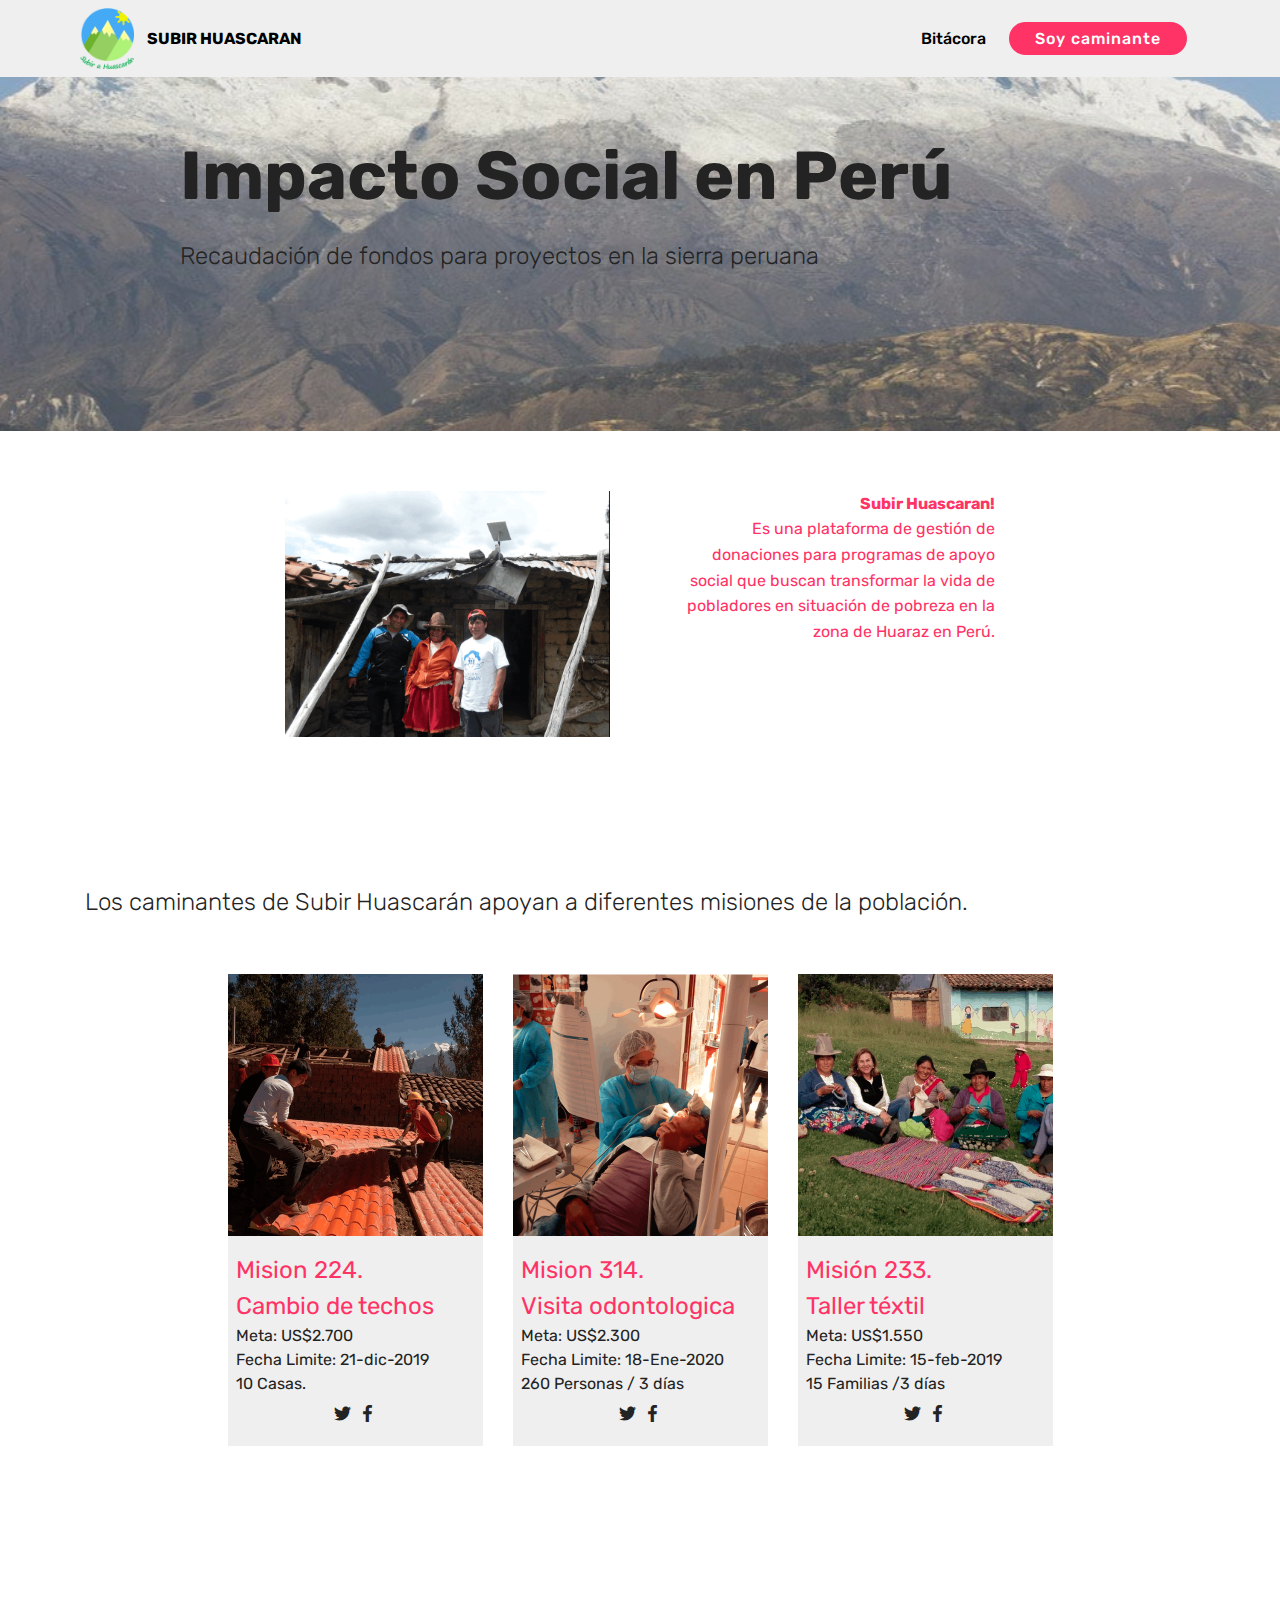
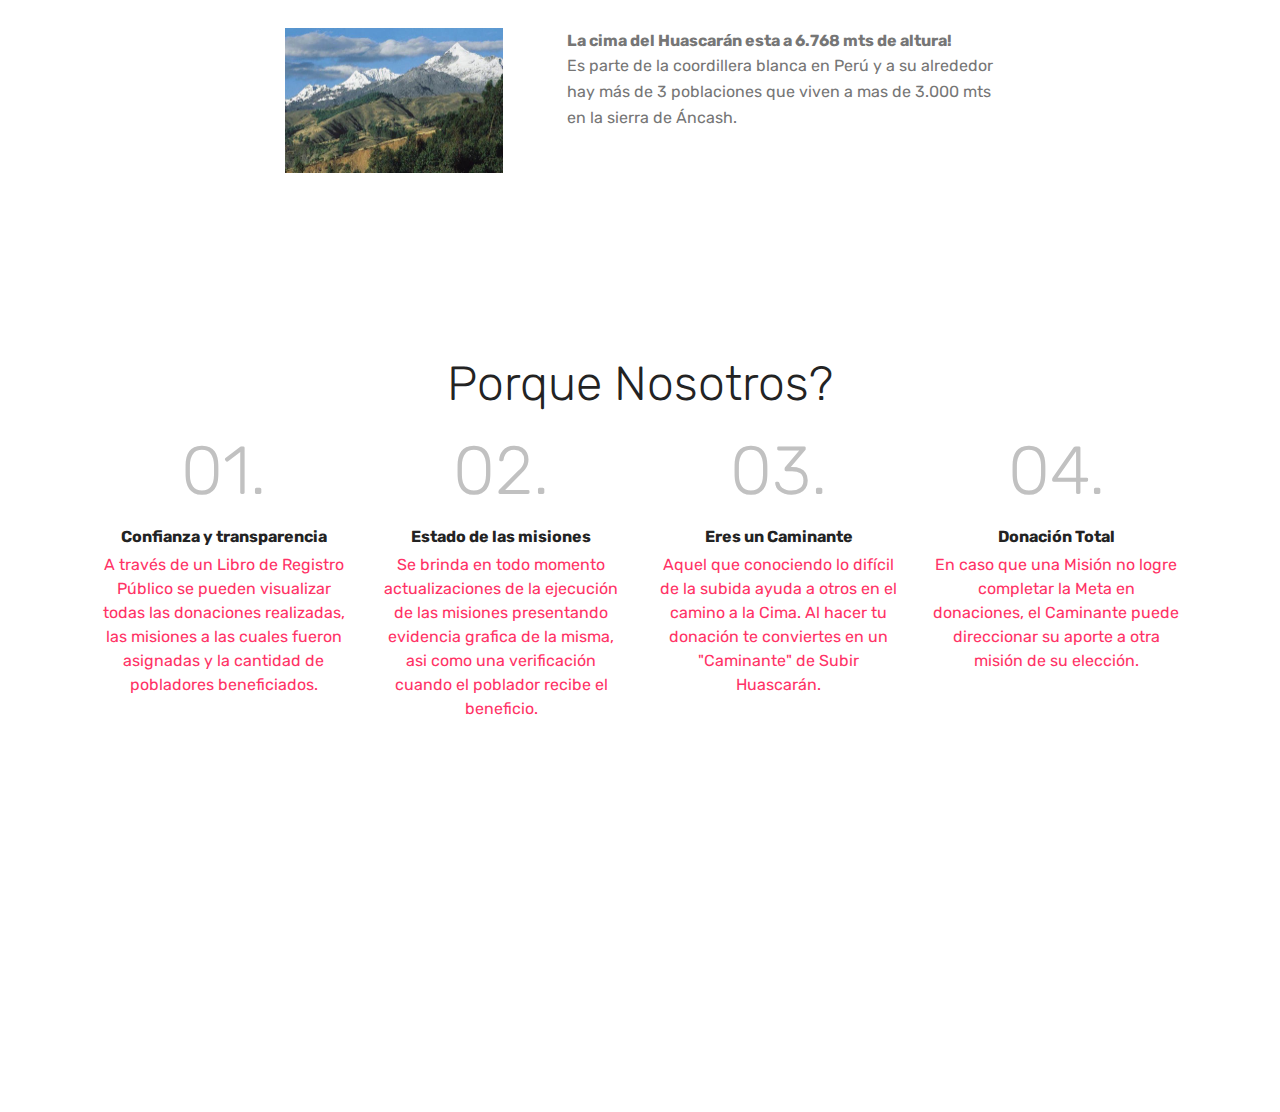
==== commit 9301cef6: "create github pages" ====
--- a/index.html
+++ b/index.html
@@ -59,7 +59,7 @@
     </nav>
 </section>
 
-<section class="engine"><a href="https://mobirise.info/c">free website builder</a></section><section class="header1 cid-rIZLhb6vbH mbr-fullscreen" id="header1-6">
+<section class="engine"><a href="https://mobirise.info/q">free responsive site templates</a></section><section class="header1 cid-rIZLhb6vbH" id="header1-6">
 
     
 
@@ -81,6 +81,30 @@
 
 </section>
 
+<section class="mbr-section content7 cid-rJ04quLWnU" id="content7-e">
+          
+    
+
+    <div class="container">
+        <div class="media-container-row">
+            <div class="col-12 col-md-8">
+                <div class="media-container-row">
+                    <div class="media-content">
+                        <div class="mbr-section-text">
+                            <p class="mbr-text align-right mb-0 mbr-fonts-style display-7">
+                               <strong>Subir Huascaran!</strong> <br>Es una plataforma de gestión de donaciones para programas de apoyo social que buscan transformar la vida de pobladores en situación de pobreza en la zona de Huaraz en Perú.
+                            </p>
+                        </div>
+                    </div>
+                    <div class="mbr-figure" style="width: 110%;">
+                     <img src="assets/images/captura-de-pantalla-2019-11-27-a-las-00.21.50-436x331.png" alt="Mobirise" title="">  
+                    </div>
+                </div>
+            </div>
+        </div>
+    </div>
+</section>
+
 <section class="team1 cid-rIZRxT9Xdf" id="team1-7">
     
     
@@ -210,30 +234,6 @@
                                <strong>La cima del Huascarán esta a 6.768 mts de altura!</strong>&nbsp;<br>Es parte de la coordillera blanca en Perú y a su alrededor hay más de 3 poblaciones que viven a mas de 3.000 mts en la sierra de Áncash.
                             </p>
                         </div>
-                    </div>
-                </div>
-            </div>
-        </div>
-    </div>
-</section>
-
-<section class="mbr-section content7 cid-rJ04quLWnU" id="content7-e">
-          
-    
-
-    <div class="container">
-        <div class="media-container-row">
-            <div class="col-12 col-md-8">
-                <div class="media-container-row">
-                    <div class="media-content">
-                        <div class="mbr-section-text">
-                            <p class="mbr-text align-right mb-0 mbr-fonts-style display-7">
-                               <strong>Subir Huascaran!</strong> <br>Es una plataforma de gestión de donaciones para programas de apoyo social que buscan transformar la vida de pobladores en situación de pobreza en la zona de Huaraz en Perú.
-                            </p>
-                        </div>
-                    </div>
-                    <div class="mbr-figure" style="width: 60%;">
-                     <img src="assets/images/captura-de-pantalla-2019-11-27-a-las-00.21.50-436x331.png" alt="Mobirise" title="">  
                     </div>
                 </div>
             </div>
--- a/assets/mobirise/css/mbr-additional.css
+++ b/assets/mobirise/css/mbr-additional.css
@@ -1110,6 +1110,8 @@
   color: #767676 !important;
 }
 .cid-rIZLhb6vbH {
+  padding-top: 135px;
+  padding-bottom: 135px;
   background-image: url("../../../assets/images/huascaran.graf2-999x666.jpeg");
 }
 .cid-rIZLhb6vbH H1 {
@@ -1119,6 +1121,32 @@
 .cid-rIZLhb6vbH H3 {
   text-align: left;
   color: #232323;
+}
+.cid-rJ04quLWnU {
+  padding-top: 60px;
+  padding-bottom: 60px;
+  background-color: #ffffff;
+}
+.cid-rJ04quLWnU .media-container-row {
+  flex-direction: row-reverse;
+  -webkit-flex-direction: row-reverse;
+}
+@media (min-width: 992px) {
+  .cid-rJ04quLWnU .mbr-figure {
+    padding-right: 4rem;
+  }
+}
+@media (max-width: 991px) {
+  .cid-rJ04quLWnU .media-container-row {
+    flex-wrap: wrap-reverse;
+    -webkit-flex-wrap: wrap-reverse;
+  }
+  .cid-rJ04quLWnU .mbr-figure {
+    padding-bottom: 1rem;
+  }
+}
+.cid-rJ04quLWnU .mbr-text {
+  color: #ff3366;
 }
 .cid-rIZRxT9Xdf {
   padding-top: 90px;
@@ -1188,24 +1216,6 @@
 }
 .cid-rJ04pMtVtL .mbr-text {
   color: #767676;
-}
-.cid-rJ04quLWnU {
-  padding-top: 60px;
-  padding-bottom: 60px;
-  background-color: #ffffff;
-}
-@media (min-width: 992px) {
-  .cid-rJ04quLWnU .mbr-figure {
-    padding-left: 4rem;
-  }
-}
-@media (max-width: 992px) {
-  .cid-rJ04quLWnU .mbr-figure {
-    padding-top: 1rem;
-  }
-}
-.cid-rJ04quLWnU .mbr-text {
-  color: #ff3366;
 }
 .cid-rJ0bHHLKES {
   padding-top: 90px;
@@ -1705,37 +1715,18 @@
 .cid-rIZL8jFSp6 .dropdown-item:hover {
   color: #767676 !important;
 }
-.cid-rJ0lMRycGT {
-  background-image: url("../../../assets/images/callejondehuaylas1-640x427.jpg");
-}
-.cid-rJ0lMRycGT .form-control,
-.cid-rJ0lMRycGT .form-control:focus {
-  background: #ffffff;
-  border: 1px solid #ffffff;
-}
-.cid-rJ0lMRycGT .form-container {
-  transition: all .2s;
-  border: 1px solid #ffffff;
-  padding: 1rem;
-}
-.cid-rJ0lMRycGT textarea.form-control {
-  min-height: 188px;
-}
-.cid-rJ0lMRycGT .input-group-btn {
-  justify-content: center;
-  -webkit-justify-content: center;
-}
-@media (min-width: 768px) {
-  .cid-rJ0lMRycGT .content-container {
-    padding-right: 5rem;
-  }
-}
-.cid-rJ0lMRycGT .mbr-text,
-.cid-rJ0lMRycGT .mbr-section-btn {
-  color: #ff3366;
+.cid-rJwAO5tLyL {
+  padding-top: 120px;
+  padding-bottom: 120px;
+  background-image: url("../../../assets/images/login01-1999x866.png");
+}
+.cid-rJwDON7VYM {
+  padding-top: 15px;
+  padding-bottom: 120px;
+  background-color: #c1c1c1;
 }
 .cid-rJ5rDfbbf0 {
-  padding-top: 90px;
+  padding-top: 120px;
   padding-bottom: 90px;
   background-color: #ffffff;
 }
@@ -4349,6 +4340,119 @@
     margin-left: 0 !important;
   }
 }
+.cid-rJzgisglKK {
+  padding-top: 30px;
+  padding-bottom: 90px;
+  background-color: #efefef;
+}
+.cid-rJzgisglKK .mbr-section-subtitle {
+  color: #767676;
+  text-align: center;
+  font-weight: 300;
+}
+.cid-rJzgisglKK .timeline-text-content {
+  padding: 2rem 2.5rem;
+  background: #ffffff;
+  margin-left: 2rem;
+}
+.cid-rJzgisglKK .timeline-text-content p {
+  margin-bottom: 0;
+}
+.cid-rJzgisglKK .time-line-date-content {
+  margin-right: 2rem;
+}
+.cid-rJzgisglKK .time-line-date-content p {
+  padding: 2rem 2.5rem;
+  background: #ffffff;
+  float: right;
+}
+.cid-rJzgisglKK .timeline-element {
+  margin-bottom: 50px;
+  position: relative;
+  word-wrap: break-word;
+  word-break: break-word;
+  display: -webkit-flex;
+  flex-direction: row;
+  -webkit-flex-direction: row;
+}
+.cid-rJzgisglKK .timeline-element:hover .mbr-timeline-date {
+  box-shadow: 0 7px 20px 0px rgba(0, 0, 0, 0.08);
+  transition: all .4s;
+}
+.cid-rJzgisglKK .timeline-element:hover .timeline-text-content {
+  box-shadow: 0 7px 20px 0px rgba(0, 0, 0, 0.08);
+  transition: all .4s;
+}
+.cid-rJzgisglKK .mbr-timeline-date,
+.cid-rJzgisglKK .timeline-text-content {
+  transition: all .4s;
+}
+.cid-rJzgisglKK .reverse {
+  flex-direction: row-reverse;
+  -webkit-flex-direction: row-reverse;
+}
+.cid-rJzgisglKK .reverse .timeline-text-content {
+  margin-right: 2rem;
+  margin-left: 0;
+}
+.cid-rJzgisglKK .reverse .time-line-date-content {
+  margin-left: 2rem;
+  margin-right: 0rem;
+}
+.cid-rJzgisglKK .reverse .time-line-date-content p {
+  float: left;
+}
+.cid-rJzgisglKK .iconBackground {
+  position: absolute;
+  left: 50%;
+  width: 20px;
+  height: 20px;
+  line-height: 30px;
+  text-align: center;
+  border-radius: 50%;
+  font-size: 30px;
+  display: inline-block;
+  background-color: #ffffff;
+  top: 20px;
+  margin-left: -10px;
+}
+.cid-rJzgisglKK .separline:before {
+  top: 20px;
+  bottom: 0;
+  position: absolute;
+  content: "";
+  width: 2px;
+  background-color: #ffffff;
+  left: calc(50% - 1px);
+  height: calc(100% + 4rem);
+}
+@media (max-width: 768px) {
+  .cid-rJzgisglKK .iconBackground {
+    left: 0 !important;
+  }
+  .cid-rJzgisglKK .separline:before {
+    left: 0!important;
+  }
+  .cid-rJzgisglKK .timeline-text-content {
+    margin-left: 0 !important;
+  }
+  .cid-rJzgisglKK .time-line-date-content {
+    margin-right: 0 !important;
+  }
+  .cid-rJzgisglKK .time-line-date-content p {
+    float: left !important;
+  }
+  .cid-rJzgisglKK .reverse .time-line-date-content {
+    margin-left: 0 !important;
+  }
+  .cid-rJzgisglKK .reverse .timeline-text-content {
+    margin-right: 0 !important;
+  }
+}
+.cid-rJzgisglKK .reverseTimeline {
+  display: flex;
+  flex-direction: column-reverse;
+}
 .cid-rJ9qG7msPS {
   padding-top: 45px;
   padding-bottom: 45px;
@@ -4413,3 +4517,1434 @@
     justify-content: center;
   }
 }
+.cid-rJz5rJumDT {
+  background: #cccccc;
+  padding-top: 120px;
+  padding-bottom: 105px;
+}
+.cid-rJz5rJumDT .image-block {
+  margin: auto;
+}
+.cid-rJz5rJumDT figcaption {
+  position: relative;
+}
+.cid-rJz5rJumDT figcaption div {
+  position: absolute;
+  bottom: 0;
+  width: 100%;
+}
+@media (max-width: 768px) {
+  .cid-rJz5rJumDT .image-block {
+    width: 100% !important;
+  }
+}
+.cid-rJz2WojsvG .navbar {
+  background: #efefef;
+  transition: none;
+  min-height: 77px;
+  padding: .5rem 0;
+}
+.cid-rJz2WojsvG .navbar-dropdown.bg-color.transparent.opened {
+  background: #efefef;
+}
+.cid-rJz2WojsvG a {
+  font-style: normal;
+}
+.cid-rJz2WojsvG .nav-item span {
+  padding-right: 0.4em;
+  line-height: 0.5em;
+  vertical-align: text-bottom;
+  position: relative;
+  text-decoration: none;
+}
+.cid-rJz2WojsvG .nav-item a {
+  display: -webkit-flex;
+  align-items: center;
+  justify-content: center;
+  padding: 0.7rem 0 !important;
+  margin: 0rem .65rem !important;
+  -webkit-align-items: center;
+  -webkit-justify-content: center;
+}
+.cid-rJz2WojsvG .nav-item:focus,
+.cid-rJz2WojsvG .nav-link:focus {
+  outline: none;
+}
+.cid-rJz2WojsvG .btn {
+  padding: 0.4rem 1.5rem;
+  display: -webkit-inline-flex;
+  align-items: center;
+  -webkit-align-items: center;
+}
+.cid-rJz2WojsvG .btn .mbr-iconfont {
+  font-size: 1.6rem;
+}
+.cid-rJz2WojsvG .menu-logo {
+  margin-right: auto;
+}
+.cid-rJz2WojsvG .menu-logo .navbar-brand {
+  display: flex;
+  margin-left: 5rem;
+  padding: 0;
+  transition: padding .2s;
+  min-height: 3.8rem;
+  -webkit-align-items: center;
+  align-items: center;
+}
+.cid-rJz2WojsvG .menu-logo .navbar-brand .navbar-caption-wrap {
+  display: flex;
+  -webkit-align-items: center;
+  align-items: center;
+  word-break: break-word;
+  min-width: 7rem;
+  margin: .3rem 0;
+}
+.cid-rJz2WojsvG .menu-logo .navbar-brand .navbar-caption-wrap .navbar-caption {
+  line-height: 1.2rem !important;
+  padding-right: 2rem;
+}
+.cid-rJz2WojsvG .menu-logo .navbar-brand .navbar-logo {
+  font-size: 4rem;
+  transition: font-size 0.25s;
+}
+.cid-rJz2WojsvG .menu-logo .navbar-brand .navbar-logo img {
+  display: flex;
+}
+.cid-rJz2WojsvG .menu-logo .navbar-brand .navbar-logo .mbr-iconfont {
+  transition: font-size 0.25s;
+}
+.cid-rJz2WojsvG .menu-logo .navbar-brand .navbar-logo a {
+  display: inline-flex;
+}
+.cid-rJz2WojsvG .navbar-toggleable-sm .navbar-collapse {
+  justify-content: flex-end;
+  -webkit-justify-content: flex-end;
+  padding-right: 5rem;
+  width: auto;
+}
+.cid-rJz2WojsvG .navbar-toggleable-sm .navbar-collapse .navbar-nav {
+  flex-wrap: wrap;
+  -webkit-flex-wrap: wrap;
+  padding-left: 0;
+}
+.cid-rJz2WojsvG .navbar-toggleable-sm .navbar-collapse .navbar-nav .nav-item {
+  -webkit-align-self: center;
+  align-self: center;
+}
+.cid-rJz2WojsvG .navbar-toggleable-sm .navbar-collapse .navbar-buttons {
+  padding-left: 0;
+  padding-bottom: 0;
+}
+.cid-rJz2WojsvG .dropdown .dropdown-menu {
+  background: #efefef;
+  display: none;
+  position: absolute;
+  min-width: 5rem;
+  padding-top: 1.4rem;
+  padding-bottom: 1.4rem;
+  text-align: left;
+}
+.cid-rJz2WojsvG .dropdown .dropdown-menu .dropdown-item {
+  width: auto;
+  padding: 0.235em 1.5385em 0.235em 1.5385em !important;
+}
+.cid-rJz2WojsvG .dropdown .dropdown-menu .dropdown-item::after {
+  right: 0.5rem;
+}
+.cid-rJz2WojsvG .dropdown .dropdown-menu .dropdown-submenu {
+  margin: 0;
+}
+.cid-rJz2WojsvG .dropdown.open > .dropdown-menu {
+  display: block;
+}
+.cid-rJz2WojsvG .navbar-toggleable-sm.opened:after {
+  position: absolute;
+  width: 100vw;
+  height: 100vh;
+  content: '';
+  background-color: rgba(0, 0, 0, 0.1);
+  left: 0;
+  bottom: 0;
+  transform: translateY(100%);
+  -webkit-transform: translateY(100%);
+  z-index: 1000;
+}
+.cid-rJz2WojsvG .navbar.navbar-short {
+  min-height: 60px;
+  transition: all .2s;
+}
+.cid-rJz2WojsvG .navbar.navbar-short .navbar-toggler-right {
+  top: 20px;
+}
+.cid-rJz2WojsvG .navbar.navbar-short .navbar-logo a {
+  font-size: 2.5rem !important;
+  line-height: 2.5rem;
+  transition: font-size 0.25s;
+}
+.cid-rJz2WojsvG .navbar.navbar-short .navbar-logo a .mbr-iconfont {
+  font-size: 2.5rem !important;
+}
+.cid-rJz2WojsvG .navbar.navbar-short .navbar-logo a img {
+  height: 3rem !important;
+}
+.cid-rJz2WojsvG .navbar.navbar-short .navbar-brand {
+  min-height: 3rem;
+}
+.cid-rJz2WojsvG button.navbar-toggler {
+  width: 31px;
+  height: 18px;
+  cursor: pointer;
+  transition: all .2s;
+  top: 1.5rem;
+  right: 1rem;
+}
+.cid-rJz2WojsvG button.navbar-toggler:focus {
+  outline: none;
+}
+.cid-rJz2WojsvG button.navbar-toggler .hamburger span {
+  position: absolute;
+  right: 0;
+  width: 30px;
+  height: 2px;
+  border-right: 5px;
+  background-color: #333333;
+}
+.cid-rJz2WojsvG button.navbar-toggler .hamburger span:nth-child(1) {
+  top: 0;
+  transition: all .2s;
+}
+.cid-rJz2WojsvG button.navbar-toggler .hamburger span:nth-child(2) {
+  top: 8px;
+  transition: all .15s;
+}
+.cid-rJz2WojsvG button.navbar-toggler .hamburger span:nth-child(3) {
+  top: 8px;
+  transition: all .15s;
+}
+.cid-rJz2WojsvG button.navbar-toggler .hamburger span:nth-child(4) {
+  top: 16px;
+  transition: all .2s;
+}
+.cid-rJz2WojsvG nav.opened .hamburger span:nth-child(1) {
+  top: 8px;
+  width: 0;
+  opacity: 0;
+  right: 50%;
+  transition: all .2s;
+}
+.cid-rJz2WojsvG nav.opened .hamburger span:nth-child(2) {
+  -webkit-transform: rotate(45deg);
+  transform: rotate(45deg);
+  transition: all .25s;
+}
+.cid-rJz2WojsvG nav.opened .hamburger span:nth-child(3) {
+  -webkit-transform: rotate(-45deg);
+  transform: rotate(-45deg);
+  transition: all .25s;
+}
+.cid-rJz2WojsvG nav.opened .hamburger span:nth-child(4) {
+  top: 8px;
+  width: 0;
+  opacity: 0;
+  right: 50%;
+  transition: all .2s;
+}
+.cid-rJz2WojsvG .collapsed.navbar-expand {
+  flex-direction: column;
+  -webkit-flex-direction: column;
+}
+.cid-rJz2WojsvG .collapsed .btn {
+  display: -webkit-flex;
+}
+.cid-rJz2WojsvG .collapsed .navbar-collapse {
+  display: none !important;
+  padding-right: 0 !important;
+}
+.cid-rJz2WojsvG .collapsed .navbar-collapse.collapsing,
+.cid-rJz2WojsvG .collapsed .navbar-collapse.show {
+  display: block !important;
+}
+.cid-rJz2WojsvG .collapsed .navbar-collapse.collapsing .navbar-nav,
+.cid-rJz2WojsvG .collapsed .navbar-collapse.show .navbar-nav {
+  display: block;
+  text-align: center;
+}
+.cid-rJz2WojsvG .collapsed .navbar-collapse.collapsing .navbar-nav .nav-item,
+.cid-rJz2WojsvG .collapsed .navbar-collapse.show .navbar-nav .nav-item {
+  clear: both;
+}
+.cid-rJz2WojsvG .collapsed .navbar-collapse.collapsing .navbar-buttons,
+.cid-rJz2WojsvG .collapsed .navbar-collapse.show .navbar-buttons {
+  text-align: center;
+}
+.cid-rJz2WojsvG .collapsed .navbar-collapse.collapsing .navbar-buttons:last-child,
+.cid-rJz2WojsvG .collapsed .navbar-collapse.show .navbar-buttons:last-child {
+  margin-bottom: 1rem;
+}
+@media (min-width: 1024px) {
+  .cid-rJz2WojsvG .collapsed:not(.navbar-short) .navbar-collapse {
+    max-height: calc(98.5vh - 3.8rem);
+  }
+}
+.cid-rJz2WojsvG .collapsed button.navbar-toggler {
+  display: block;
+}
+.cid-rJz2WojsvG .collapsed .navbar-brand {
+  margin-left: 1rem !important;
+}
+.cid-rJz2WojsvG .collapsed .navbar-toggleable-sm {
+  flex-direction: column;
+  -webkit-flex-direction: column;
+}
+.cid-rJz2WojsvG .collapsed .dropdown .dropdown-menu {
+  width: 100%;
+  text-align: center;
+  position: relative;
+  opacity: 0;
+  overflow: hidden;
+  display: block;
+  height: 0;
+  visibility: hidden;
+  padding: 0;
+  transition-duration: .5s;
+  transition-property: opacity,padding,height;
+}
+.cid-rJz2WojsvG .collapsed .dropdown.open > .dropdown-menu {
+  position: relative;
+  opacity: 1;
+  height: auto;
+  padding: 1.4rem 0;
+  visibility: visible;
+}
+.cid-rJz2WojsvG .collapsed .dropdown .dropdown-submenu {
+  left: 0;
+  text-align: center;
+  width: 100%;
+}
+.cid-rJz2WojsvG .collapsed .dropdown .dropdown-toggle[data-toggle="dropdown-submenu"]::after {
+  margin-top: 0;
+  position: inherit;
+  right: 0;
+  top: 50%;
+  display: inline-block;
+  width: 0;
+  height: 0;
+  margin-left: .3em;
+  vertical-align: middle;
+  content: "";
+  border-top: .30em solid;
+  border-right: .30em solid transparent;
+  border-left: .30em solid transparent;
+}
+@media (max-width: 1023px) {
+  .cid-rJz2WojsvG.navbar-expand {
+    flex-direction: column;
+    -webkit-flex-direction: column;
+  }
+  .cid-rJz2WojsvG img {
+    height: 3.8rem !important;
+  }
+  .cid-rJz2WojsvG .btn {
+    display: -webkit-flex;
+  }
+  .cid-rJz2WojsvG button.navbar-toggler {
+    display: block;
+  }
+  .cid-rJz2WojsvG .navbar-brand {
+    margin-left: 1rem !important;
+  }
+  .cid-rJz2WojsvG .navbar-toggleable-sm {
+    flex-direction: column;
+    -webkit-flex-direction: column;
+  }
+  .cid-rJz2WojsvG .navbar-collapse {
+    display: none !important;
+    padding-right: 0 !important;
+  }
+  .cid-rJz2WojsvG .navbar-collapse.collapsing,
+  .cid-rJz2WojsvG .navbar-collapse.show {
+    display: block !important;
+  }
+  .cid-rJz2WojsvG .navbar-collapse.collapsing .navbar-nav,
+  .cid-rJz2WojsvG .navbar-collapse.show .navbar-nav {
+    display: block;
+    text-align: center;
+  }
+  .cid-rJz2WojsvG .navbar-collapse.collapsing .navbar-nav .nav-item,
+  .cid-rJz2WojsvG .navbar-collapse.show .navbar-nav .nav-item {
+    clear: both;
+  }
+  .cid-rJz2WojsvG .navbar-collapse.collapsing .navbar-buttons,
+  .cid-rJz2WojsvG .navbar-collapse.show .navbar-buttons {
+    text-align: center;
+  }
+  .cid-rJz2WojsvG .navbar-collapse.collapsing .navbar-buttons:last-child,
+  .cid-rJz2WojsvG .navbar-collapse.show .navbar-buttons:last-child {
+    margin-bottom: 1rem;
+  }
+  .cid-rJz2WojsvG .dropdown .dropdown-menu {
+    width: 100%;
+    text-align: center;
+    position: relative;
+    opacity: 0;
+    overflow: hidden;
+    display: block;
+    height: 0;
+    visibility: hidden;
+    padding: 0;
+    transition-duration: .5s;
+    transition-property: opacity,padding,height;
+  }
+  .cid-rJz2WojsvG .dropdown.open > .dropdown-menu {
+    position: relative;
+    opacity: 1;
+    height: auto;
+    padding: 1.4rem 0;
+    visibility: visible;
+  }
+  .cid-rJz2WojsvG .dropdown .dropdown-submenu {
+    left: 0;
+    text-align: center;
+    width: 100%;
+  }
+  .cid-rJz2WojsvG .dropdown .dropdown-toggle[data-toggle="dropdown-submenu"]::after {
+    margin-top: 0;
+    position: inherit;
+    right: 0;
+    top: 50%;
+    display: inline-block;
+    width: 0;
+    height: 0;
+    margin-left: .3em;
+    vertical-align: middle;
+    content: "";
+    border-top: .30em solid;
+    border-right: .30em solid transparent;
+    border-left: .30em solid transparent;
+  }
+}
+@media (min-width: 767px) {
+  .cid-rJz2WojsvG .menu-logo {
+    flex-shrink: 0;
+    -webkit-flex-shrink: 0;
+  }
+}
+.cid-rJz2WojsvG .navbar-collapse {
+  flex-basis: auto;
+  -webkit-flex-basis: auto;
+}
+.cid-rJz2WojsvG .nav-link:hover,
+.cid-rJz2WojsvG .dropdown-item:hover {
+  color: #767676 !important;
+}
+.cid-rJz5jzofn6 {
+  background: #cccccc;
+  padding-top: 45px;
+  padding-bottom: 15px;
+  background: linear-gradient(0deg, #ff3366, #cccccc);
+}
+.cid-rJz5jzofn6 .image-block {
+  margin: auto;
+}
+.cid-rJz5jzofn6 figcaption {
+  position: relative;
+}
+.cid-rJz5jzofn6 figcaption div {
+  position: absolute;
+  bottom: 0;
+  width: 100%;
+}
+@media (max-width: 768px) {
+  .cid-rJz5jzofn6 .image-block {
+    width: 100% !important;
+  }
+}
+.cid-rJz84dCUgF {
+  padding-top: 15px;
+  padding-bottom: 105px;
+  background-color: #ff3366;
+}
+.cid-rJz84dCUgF .mbr-section-subtitle {
+  color: #767676;
+}
+.cid-rJz84dCUgF .formoid {
+  margin: auto;
+}
+.cid-rJz84dCUgF .form-control {
+  padding-left: 1.5rem;
+  padding-right: 1.5rem;
+}
+.cid-rJz84dCUgF .input-group-btn .btn {
+  padding-top: 1rem;
+  padding-bottom: 1rem;
+  margin: 0 !important;
+}
+.cid-rJz84dCUgF a:not([href]):not([tabindex]) {
+  color: #fff;
+}
+.cid-rJz84dCUgF a.btn-white:not([href]):not([tabindex]) {
+  color: #333;
+}
+@media (max-width: 768px) {
+  .cid-rJz84dCUgF .mbr-form .row {
+    -webkit-flex-direction: column;
+    flex-direction: column;
+    -webkit-align-items: center;
+    align-items: center;
+  }
+  .cid-rJz84dCUgF .form-group,
+  .cid-rJz84dCUgF .input-group-btn,
+  .cid-rJz84dCUgF .input-group-btn .btn {
+    max-width: 300px;
+    width: 100%;
+  }
+}
+@media (min-width: 769px) {
+  .cid-rJz84dCUgF .mbr-form .row > * {
+    padding: 0 0.5rem;
+  }
+}
+.cid-rJz2WoIiZM {
+  padding-top: 45px;
+  padding-bottom: 45px;
+  background-color: #ffffff;
+}
+@media (max-width: 767px) {
+  .cid-rJz2WoIiZM .media-wrap {
+    margin-bottom: 1rem;
+    text-align: center;
+  }
+}
+.cid-rJz2WoIiZM .media-wrap .mbr-iconfont-logo {
+  font-size: 7rem;
+  color: #f36;
+}
+.cid-rJz2WoIiZM .media-wrap img {
+  height: 6rem;
+}
+.cid-rJz2WoIiZM .mbr-text {
+  color: #767676;
+}
+@media (max-width: 767px) {
+  .cid-rJz2WoIiZM .footer-lower .copyright {
+    margin-bottom: 1rem;
+    text-align: center;
+  }
+}
+.cid-rJz2WoIiZM .footer-lower hr {
+  margin: 1rem 0;
+  border-color: #000;
+  opacity: .05;
+}
+.cid-rJz2WoIiZM .footer-lower .social-list {
+  padding-left: 0;
+  margin-bottom: 0;
+  list-style: none;
+  display: flex;
+  -webkit-flex-wrap: wrap;
+  flex-wrap: wrap;
+  -webkit-justify-content: flex-end;
+  justify-content: flex-end;
+}
+.cid-rJz2WoIiZM .footer-lower .social-list .mbr-iconfont-social {
+  font-size: 1.3rem;
+  color: #232323;
+}
+.cid-rJz2WoIiZM .footer-lower .social-list .soc-item {
+  margin: 0 .5rem;
+}
+.cid-rJz2WoIiZM .footer-lower .social-list a {
+  margin: 0;
+  opacity: .5;
+  -webkit-transition: .2s linear;
+  transition: .2s linear;
+}
+.cid-rJz2WoIiZM .footer-lower .social-list a:hover {
+  opacity: 1;
+}
+@media (max-width: 767px) {
+  .cid-rJz2WoIiZM .footer-lower .social-list {
+    -webkit-justify-content: center;
+    justify-content: center;
+  }
+}
+.cid-rJzcRcZspN {
+  padding-top: 75px;
+  padding-bottom: 15px;
+  background-color: #ffffff;
+}
+.cid-rJzcRcZspN .content-slider {
+  display: -webkit-flex;
+  justify-content: center;
+  -webkit-justify-content: center;
+}
+.cid-rJzcRcZspN .modal-body .close {
+  background: #1b1b1b;
+}
+.cid-rJzcRcZspN .modal-body .close span {
+  font-style: normal;
+}
+.cid-rJzcRcZspN .carousel-inner > .active,
+.cid-rJzcRcZspN .carousel-inner > .next,
+.cid-rJzcRcZspN .carousel-inner > .prev {
+  display: -webkit-flex;
+}
+.cid-rJzcRcZspN .carousel-control .icon-next,
+.cid-rJzcRcZspN .carousel-control .icon-prev {
+  margin-top: -18px;
+  font-size: 40px;
+  line-height: 27px;
+}
+.cid-rJzcRcZspN .carousel-control:hover {
+  background: #1b1b1b;
+  color: #fff;
+  opacity: 1;
+}
+@media (max-width: 767px) {
+  .cid-rJzcRcZspN .container .carousel-control {
+    margin-bottom: 0;
+  }
+  .cid-rJzcRcZspN .content-slider-wrap {
+    width: 100%!important;
+  }
+}
+.cid-rJzcRcZspN .boxed-slider {
+  position: relative;
+  padding: 93px 0;
+}
+.cid-rJzcRcZspN .boxed-slider > div {
+  position: relative;
+}
+.cid-rJzcRcZspN .container img {
+  width: 100%;
+}
+.cid-rJzcRcZspN .container img + .row {
+  position: absolute;
+  top: 50%;
+  left: 0;
+  right: 0;
+  -webkit-transform: translateY(-50%);
+  -moz-transform: translateY(-50%);
+  transform: translateY(-50%);
+  z-index: 2;
+}
+.cid-rJzcRcZspN .mbr-section {
+  padding: 0;
+  background-attachment: scroll;
+}
+.cid-rJzcRcZspN .mbr-table-cell {
+  padding: 0;
+}
+.cid-rJzcRcZspN .container .carousel-indicators {
+  margin-bottom: 3px;
+}
+.cid-rJzcRcZspN .carousel-caption {
+  top: 50%;
+  right: 0;
+  bottom: auto;
+  left: 0;
+  display: -webkit-flex;
+  align-items: center;
+  -webkit-transform: translateY(-50%);
+  transform: translateY(-50%);
+  -webkit-align-items: center;
+}
+.cid-rJzcRcZspN .mbr-overlay {
+  z-index: 1;
+}
+.cid-rJzcRcZspN .container-slide.container {
+  width: 100%;
+  min-height: 100vh;
+  padding: 0;
+}
+.cid-rJzcRcZspN .carousel-item {
+  background-position: 50% 50%;
+  background-repeat: no-repeat;
+  background-size: cover;
+  -o-transition: -o-transform 0.6s ease-in-out;
+  -webkit-transition: -webkit-transform 0.6s ease-in-out;
+  transition: transform 0.6s ease-in-out, -webkit-transform 0.6s ease-in-out, -o-transform 0.6s ease-in-out;
+  -webkit-backface-visibility: hidden;
+  backface-visibility: hidden;
+  -webkit-perspective: 1000px;
+  perspective: 1000px;
+}
+@media (max-width: 576px) {
+  .cid-rJzcRcZspN .carousel-item .container {
+    width: 100%;
+  }
+}
+.cid-rJzcRcZspN .carousel-item-next.carousel-item-left,
+.cid-rJzcRcZspN .carousel-item-prev.carousel-item-right {
+  -webkit-transform: translate3d(0, 0, 0);
+  transform: translate3d(0, 0, 0);
+}
+.cid-rJzcRcZspN .active.carousel-item-right,
+.cid-rJzcRcZspN .carousel-item-next {
+  -webkit-transform: translate3d(100%, 0, 0);
+  transform: translate3d(100%, 0, 0);
+}
+.cid-rJzcRcZspN .active.carousel-item-left,
+.cid-rJzcRcZspN .carousel-item-prev {
+  -webkit-transform: translate3d(-100%, 0, 0);
+  transform: translate3d(-100%, 0, 0);
+}
+.cid-rJzcRcZspN .mbr-slider .carousel-control {
+  top: 50%;
+  width: 50px;
+  height: 50px;
+  margin-top: -1.5rem;
+  font-size: 35px;
+  background-color: rgba(0, 0, 0, 0.5);
+  border: 2px solid #fff;
+  border-radius: 50%;
+  transition: all .3s;
+}
+.cid-rJzcRcZspN .mbr-slider .carousel-control.carousel-control-prev {
+  left: 0;
+  margin-left: 2.5rem;
+}
+.cid-rJzcRcZspN .mbr-slider .carousel-control.carousel-control-next {
+  right: 0;
+  margin-right: 2.5rem;
+}
+.cid-rJzcRcZspN .mbr-slider .carousel-control .mbr-iconfont {
+  font-size: 1.5rem;
+}
+@media (max-width: 767px) {
+  .cid-rJzcRcZspN .mbr-slider .carousel-control {
+    top: auto;
+    bottom: 1rem;
+  }
+}
+.cid-rJzcRcZspN .mbr-slider .carousel-indicators {
+  position: absolute;
+  bottom: 0;
+  margin-bottom: 1.5rem !important;
+}
+.cid-rJzcRcZspN .mbr-slider .carousel-indicators li {
+  max-width: 15px;
+  height: 15px;
+  width: 15px;
+  max-height: 15px;
+  margin: 3px;
+  background-color: rgba(0, 0, 0, 0.5);
+  border: 2px solid #fff;
+  border-radius: 50%;
+  opacity: .5;
+  transition: all .3s;
+}
+.cid-rJzcRcZspN .mbr-slider .carousel-indicators li.active,
+.cid-rJzcRcZspN .mbr-slider .carousel-indicators li:hover {
+  opacity: .9;
+}
+.cid-rJzcRcZspN .mbr-slider .carousel-indicators li::after,
+.cid-rJzcRcZspN .mbr-slider .carousel-indicators li::before {
+  content: none;
+}
+.cid-rJzcRcZspN .mbr-slider .carousel-indicators.ie-fix {
+  left: 50%;
+  display: block;
+  width: 60%;
+  margin-left: -30%;
+  text-align: center;
+}
+@media (max-width: 576px) {
+  .cid-rJzcRcZspN .mbr-slider .carousel-indicators {
+    display: none !important;
+  }
+}
+.cid-rJzcRcZspN .mbr-slider > .container img {
+  width: 100%;
+}
+.cid-rJzcRcZspN .mbr-slider > .container img + .row {
+  position: absolute;
+  top: 50%;
+  right: 0;
+  left: 0;
+  z-index: 2;
+  -moz-transform: translateY(-50%);
+  -webkit-transform: translateY(-50%);
+  transform: translateY(-50%);
+}
+.cid-rJzcRcZspN .mbr-slider > .container .carousel-indicators {
+  margin-bottom: 3px;
+}
+@media (max-width: 576px) {
+  .cid-rJzcRcZspN .mbr-slider > .container .carousel-control {
+    margin-bottom: 0;
+  }
+}
+.cid-rJzcRcZspN .mbr-slider .mbr-section {
+  padding: 0;
+  background-attachment: scroll;
+}
+.cid-rJzcRcZspN .mbr-slider .mbr-table-cell {
+  padding: 0;
+}
+.cid-rJzcRcZspN .carousel-item .container.container-slide {
+  position: initial;
+  width: auto;
+  min-height: 0;
+}
+.cid-rJzcRcZspN .full-screen .slider-fullscreen-image {
+  min-height: 100vh;
+  background-repeat: no-repeat;
+  background-position: 50% 50%;
+  background-size: cover;
+}
+.cid-rJzcRcZspN .full-screen .slider-fullscreen-image.active {
+  display: -o-flex;
+}
+.cid-rJzcRcZspN .full-screen .container {
+  width: auto;
+  padding-right: 0;
+  padding-left: 0;
+}
+.cid-rJzcRcZspN .full-screen .carousel-item .container.container-slide {
+  width: 100%;
+  min-height: 100vh;
+  padding: 0;
+}
+.cid-rJzcRcZspN .full-screen .carousel-item .container.container-slide img {
+  display: none;
+}
+.cid-rJzcRcZspN .mbr-background-video-preview {
+  position: absolute;
+  top: 0;
+  right: 0;
+  bottom: 0;
+  left: 0;
+}
+.cid-rJzcRcZspN .mbr-overlay ~ .container-slide {
+  z-index: auto;
+}
+.cid-rJzcRcZspN .mbr-slider.slide .container {
+  overflow: hidden;
+  padding: 0;
+}
+.cid-rJzcRcZspN .carousel-inner {
+  height: 100%;
+}
+.cid-rJzcRcZspN .slider-fullscreen-image {
+  height: 100%;
+  background: transparent !important;
+}
+.cid-rJzcRcZspN .image_wrapper {
+  height: 430px;
+  width: 100%;
+  position: relative;
+  display: inline-block;
+}
+.cid-rJzcRcZspN .image_wrapper img {
+  width: auto !important;
+  height: 100%;
+}
+.cid-rJzcRcZspN .carousel-item .container-slide {
+  text-align: center;
+}
+.cid-rJzcRcZspN .content-slider-wrap {
+  width: 89%;
+}
+.cid-rJzcRdDjA1 {
+  padding-top: 0px;
+  padding-bottom: 0px;
+  background-color: #ffffff;
+}
+.cid-rJzcRdQnMs {
+  padding-top: 0px;
+  padding-bottom: 0px;
+  background-color: #ffffff;
+}
+.cid-rJzcRdQnMs .progress {
+  width: 100%;
+}
+.cid-rJzcRdQnMs progress {
+  height: 8px;
+}
+.cid-rJzcRdQnMs h3 {
+  text-align: center;
+  font-weight: 300;
+}
+.cid-rJzcRdQnMs .mbr-section-subtitle {
+  color: #767676;
+}
+.cid-rJzcRdQnMs .progress_value {
+  position: relative;
+}
+.cid-rJzcRdQnMs .progress_elements {
+  margin: 0 auto;
+}
+.cid-rJzcRdQnMs .title-wrap {
+  display: flex;
+  justify-content: space-between;
+  -webkit-justify-content: space-between;
+}
+.cid-rJzcRdQnMs .progress1 .progressbar-number:before,
+.cid-rJzcRdQnMs .progress2 .progressbar-number:before,
+.cid-rJzcRdQnMs .progress3 .progressbar-number:before,
+.cid-rJzcRdQnMs .progress4 .progressbar-number:before {
+  position: absolute;
+  right: 15px;
+  top: 0;
+}
+.cid-rJzcRdQnMs progress[value]::-webkit-progress-bar {
+  background: rgba(206, 206, 206, 0.4);
+}
+.cid-rJzcRdQnMs progress::-webkit-progress-value {
+  background: #ff3366;
+}
+.cid-rJzcRdQnMs progress[value]::-moz-progress-bar {
+  background: #ff3366;
+}
+.cid-rJzcRdQnMs progress::-ms-fill {
+  background: #ff3366;
+}
+.cid-rJzcRdQnMs .progress1 .progressbar-number:before {
+  content: '53';
+}
+.cid-rJzcRdQnMs .progress2 .progressbar-number:before {
+  content: '80';
+}
+.cid-rJzcRdQnMs .progress3 .progressbar-number:before {
+  content: '90';
+}
+.cid-rJzcRdQnMs .progress4 .progressbar-number:before {
+  content: '100';
+}
+.cid-rJzcRdQnMs .progress-primary {
+  background: rgba(206, 206, 206, 0.4);
+  border: none;
+  outline: none;
+}
+.cid-rJzcRdQnMs .progress-primary::-webkit-progress-bar {
+  background: rgba(206, 206, 206, 0.4);
+}
+.cid-rJzcRdQnMs .progress_value span {
+  padding-left: 30px;
+}
+.cid-rJzcReF9KY {
+  padding-top: 0px;
+  padding-bottom: 0px;
+  background-color: #ffffff;
+}
+.cid-rJzcReF9KY .socicon-bg-facebook {
+  background: #3e5b98;
+  color: #ffffff;
+}
+.cid-rJzcReF9KY .socicon-bg-twitter {
+  background: #4da7de;
+  color: #ffffff;
+}
+.cid-rJzcReF9KY .socicon-bg-googleplus {
+  background: #dd4b39;
+  color: #ffffff;
+}
+.cid-rJzcReF9KY .socicon-bg-vkontakte {
+  background: #5a7fa6;
+  color: #ffffff;
+}
+.cid-rJzcReF9KY .socicon-bg-odnoklassniki {
+  background: #f48420;
+  color: #ffffff;
+}
+.cid-rJzcReF9KY .socicon-bg-pinterest {
+  background: #c92619;
+  color: #ffffff;
+}
+.cid-rJzcReF9KY .socicon-bg-mail {
+  background: #134785;
+  color: #ffffff;
+}
+.cid-rJzcReF9KY .btn-social {
+  font-size: 20px;
+  border-radius: 50%;
+  padding: 0;
+  width: 44px;
+  height: 44px;
+  line-height: 44px;
+  text-align: center;
+  position: relative;
+  cursor: pointer;
+  border: none !important;
+}
+.cid-rJzcReF9KY .btn-social i {
+  top: 0;
+  line-height: 44px;
+  width: 44px;
+}
+.cid-rJzcReF9KY .btn-social + .btn {
+  margin-left: .1rem;
+}
+.cid-rJzcReF9KY [class^="socicon-"]:before,
+.cid-rJzcReF9KY [class*=" socicon-"]:before {
+  line-height: 44px;
+}
+@media (max-width: 767px) {
+  .cid-rJzcReF9KY .btn {
+    font-size: 20px !important;
+  }
+}
+.cid-rJzcRfkNVT .navbar {
+  background: #efefef;
+  transition: none;
+  min-height: 77px;
+  padding: .5rem 0;
+}
+.cid-rJzcRfkNVT .navbar-dropdown.bg-color.transparent.opened {
+  background: #efefef;
+}
+.cid-rJzcRfkNVT a {
+  font-style: normal;
+}
+.cid-rJzcRfkNVT .nav-item span {
+  padding-right: 0.4em;
+  line-height: 0.5em;
+  vertical-align: text-bottom;
+  position: relative;
+  text-decoration: none;
+}
+.cid-rJzcRfkNVT .nav-item a {
+  display: -webkit-flex;
+  align-items: center;
+  justify-content: center;
+  padding: 0.7rem 0 !important;
+  margin: 0rem .65rem !important;
+  -webkit-align-items: center;
+  -webkit-justify-content: center;
+}
+.cid-rJzcRfkNVT .nav-item:focus,
+.cid-rJzcRfkNVT .nav-link:focus {
+  outline: none;
+}
+.cid-rJzcRfkNVT .btn {
+  padding: 0.4rem 1.5rem;
+  display: -webkit-inline-flex;
+  align-items: center;
+  -webkit-align-items: center;
+}
+.cid-rJzcRfkNVT .btn .mbr-iconfont {
+  font-size: 1.6rem;
+}
+.cid-rJzcRfkNVT .menu-logo {
+  margin-right: auto;
+}
+.cid-rJzcRfkNVT .menu-logo .navbar-brand {
+  display: flex;
+  margin-left: 5rem;
+  padding: 0;
+  transition: padding .2s;
+  min-height: 3.8rem;
+  -webkit-align-items: center;
+  align-items: center;
+}
+.cid-rJzcRfkNVT .menu-logo .navbar-brand .navbar-caption-wrap {
+  display: flex;
+  -webkit-align-items: center;
+  align-items: center;
+  word-break: break-word;
+  min-width: 7rem;
+  margin: .3rem 0;
+}
+.cid-rJzcRfkNVT .menu-logo .navbar-brand .navbar-caption-wrap .navbar-caption {
+  line-height: 1.2rem !important;
+  padding-right: 2rem;
+}
+.cid-rJzcRfkNVT .menu-logo .navbar-brand .navbar-logo {
+  font-size: 4rem;
+  transition: font-size 0.25s;
+}
+.cid-rJzcRfkNVT .menu-logo .navbar-brand .navbar-logo img {
+  display: flex;
+}
+.cid-rJzcRfkNVT .menu-logo .navbar-brand .navbar-logo .mbr-iconfont {
+  transition: font-size 0.25s;
+}
+.cid-rJzcRfkNVT .menu-logo .navbar-brand .navbar-logo a {
+  display: inline-flex;
+}
+.cid-rJzcRfkNVT .navbar-toggleable-sm .navbar-collapse {
+  justify-content: flex-end;
+  -webkit-justify-content: flex-end;
+  padding-right: 5rem;
+  width: auto;
+}
+.cid-rJzcRfkNVT .navbar-toggleable-sm .navbar-collapse .navbar-nav {
+  flex-wrap: wrap;
+  -webkit-flex-wrap: wrap;
+  padding-left: 0;
+}
+.cid-rJzcRfkNVT .navbar-toggleable-sm .navbar-collapse .navbar-nav .nav-item {
+  -webkit-align-self: center;
+  align-self: center;
+}
+.cid-rJzcRfkNVT .navbar-toggleable-sm .navbar-collapse .navbar-buttons {
+  padding-left: 0;
+  padding-bottom: 0;
+}
+.cid-rJzcRfkNVT .dropdown .dropdown-menu {
+  background: #efefef;
+  display: none;
+  position: absolute;
+  min-width: 5rem;
+  padding-top: 1.4rem;
+  padding-bottom: 1.4rem;
+  text-align: left;
+}
+.cid-rJzcRfkNVT .dropdown .dropdown-menu .dropdown-item {
+  width: auto;
+  padding: 0.235em 1.5385em 0.235em 1.5385em !important;
+}
+.cid-rJzcRfkNVT .dropdown .dropdown-menu .dropdown-item::after {
+  right: 0.5rem;
+}
+.cid-rJzcRfkNVT .dropdown .dropdown-menu .dropdown-submenu {
+  margin: 0;
+}
+.cid-rJzcRfkNVT .dropdown.open > .dropdown-menu {
+  display: block;
+}
+.cid-rJzcRfkNVT .navbar-toggleable-sm.opened:after {
+  position: absolute;
+  width: 100vw;
+  height: 100vh;
+  content: '';
+  background-color: rgba(0, 0, 0, 0.1);
+  left: 0;
+  bottom: 0;
+  transform: translateY(100%);
+  -webkit-transform: translateY(100%);
+  z-index: 1000;
+}
+.cid-rJzcRfkNVT .navbar.navbar-short {
+  min-height: 60px;
+  transition: all .2s;
+}
+.cid-rJzcRfkNVT .navbar.navbar-short .navbar-toggler-right {
+  top: 20px;
+}
+.cid-rJzcRfkNVT .navbar.navbar-short .navbar-logo a {
+  font-size: 2.5rem !important;
+  line-height: 2.5rem;
+  transition: font-size 0.25s;
+}
+.cid-rJzcRfkNVT .navbar.navbar-short .navbar-logo a .mbr-iconfont {
+  font-size: 2.5rem !important;
+}
+.cid-rJzcRfkNVT .navbar.navbar-short .navbar-logo a img {
+  height: 3rem !important;
+}
+.cid-rJzcRfkNVT .navbar.navbar-short .navbar-brand {
+  min-height: 3rem;
+}
+.cid-rJzcRfkNVT button.navbar-toggler {
+  width: 31px;
+  height: 18px;
+  cursor: pointer;
+  transition: all .2s;
+  top: 1.5rem;
+  right: 1rem;
+}
+.cid-rJzcRfkNVT button.navbar-toggler:focus {
+  outline: none;
+}
+.cid-rJzcRfkNVT button.navbar-toggler .hamburger span {
+  position: absolute;
+  right: 0;
+  width: 30px;
+  height: 2px;
+  border-right: 5px;
+  background-color: #333333;
+}
+.cid-rJzcRfkNVT button.navbar-toggler .hamburger span:nth-child(1) {
+  top: 0;
+  transition: all .2s;
+}
+.cid-rJzcRfkNVT button.navbar-toggler .hamburger span:nth-child(2) {
+  top: 8px;
+  transition: all .15s;
+}
+.cid-rJzcRfkNVT button.navbar-toggler .hamburger span:nth-child(3) {
+  top: 8px;
+  transition: all .15s;
+}
+.cid-rJzcRfkNVT button.navbar-toggler .hamburger span:nth-child(4) {
+  top: 16px;
+  transition: all .2s;
+}
+.cid-rJzcRfkNVT nav.opened .hamburger span:nth-child(1) {
+  top: 8px;
+  width: 0;
+  opacity: 0;
+  right: 50%;
+  transition: all .2s;
+}
+.cid-rJzcRfkNVT nav.opened .hamburger span:nth-child(2) {
+  -webkit-transform: rotate(45deg);
+  transform: rotate(45deg);
+  transition: all .25s;
+}
+.cid-rJzcRfkNVT nav.opened .hamburger span:nth-child(3) {
+  -webkit-transform: rotate(-45deg);
+  transform: rotate(-45deg);
+  transition: all .25s;
+}
+.cid-rJzcRfkNVT nav.opened .hamburger span:nth-child(4) {
+  top: 8px;
+  width: 0;
+  opacity: 0;
+  right: 50%;
+  transition: all .2s;
+}
+.cid-rJzcRfkNVT .collapsed.navbar-expand {
+  flex-direction: column;
+  -webkit-flex-direction: column;
+}
+.cid-rJzcRfkNVT .collapsed .btn {
+  display: -webkit-flex;
+}
+.cid-rJzcRfkNVT .collapsed .navbar-collapse {
+  display: none !important;
+  padding-right: 0 !important;
+}
+.cid-rJzcRfkNVT .collapsed .navbar-collapse.collapsing,
+.cid-rJzcRfkNVT .collapsed .navbar-collapse.show {
+  display: block !important;
+}
+.cid-rJzcRfkNVT .collapsed .navbar-collapse.collapsing .navbar-nav,
+.cid-rJzcRfkNVT .collapsed .navbar-collapse.show .navbar-nav {
+  display: block;
+  text-align: center;
+}
+.cid-rJzcRfkNVT .collapsed .navbar-collapse.collapsing .navbar-nav .nav-item,
+.cid-rJzcRfkNVT .collapsed .navbar-collapse.show .navbar-nav .nav-item {
+  clear: both;
+}
+.cid-rJzcRfkNVT .collapsed .navbar-collapse.collapsing .navbar-buttons,
+.cid-rJzcRfkNVT .collapsed .navbar-collapse.show .navbar-buttons {
+  text-align: center;
+}
+.cid-rJzcRfkNVT .collapsed .navbar-collapse.collapsing .navbar-buttons:last-child,
+.cid-rJzcRfkNVT .collapsed .navbar-collapse.show .navbar-buttons:last-child {
+  margin-bottom: 1rem;
+}
+@media (min-width: 1024px) {
+  .cid-rJzcRfkNVT .collapsed:not(.navbar-short) .navbar-collapse {
+    max-height: calc(98.5vh - 3.8rem);
+  }
+}
+.cid-rJzcRfkNVT .collapsed button.navbar-toggler {
+  display: block;
+}
+.cid-rJzcRfkNVT .collapsed .navbar-brand {
+  margin-left: 1rem !important;
+}
+.cid-rJzcRfkNVT .collapsed .navbar-toggleable-sm {
+  flex-direction: column;
+  -webkit-flex-direction: column;
+}
+.cid-rJzcRfkNVT .collapsed .dropdown .dropdown-menu {
+  width: 100%;
+  text-align: center;
+  position: relative;
+  opacity: 0;
+  overflow: hidden;
+  display: block;
+  height: 0;
+  visibility: hidden;
+  padding: 0;
+  transition-duration: .5s;
+  transition-property: opacity,padding,height;
+}
+.cid-rJzcRfkNVT .collapsed .dropdown.open > .dropdown-menu {
+  position: relative;
+  opacity: 1;
+  height: auto;
+  padding: 1.4rem 0;
+  visibility: visible;
+}
+.cid-rJzcRfkNVT .collapsed .dropdown .dropdown-submenu {
+  left: 0;
+  text-align: center;
+  width: 100%;
+}
+.cid-rJzcRfkNVT .collapsed .dropdown .dropdown-toggle[data-toggle="dropdown-submenu"]::after {
+  margin-top: 0;
+  position: inherit;
+  right: 0;
+  top: 50%;
+  display: inline-block;
+  width: 0;
+  height: 0;
+  margin-left: .3em;
+  vertical-align: middle;
+  content: "";
+  border-top: .30em solid;
+  border-right: .30em solid transparent;
+  border-left: .30em solid transparent;
+}
+@media (max-width: 1023px) {
+  .cid-rJzcRfkNVT.navbar-expand {
+    flex-direction: column;
+    -webkit-flex-direction: column;
+  }
+  .cid-rJzcRfkNVT img {
+    height: 3.8rem !important;
+  }
+  .cid-rJzcRfkNVT .btn {
+    display: -webkit-flex;
+  }
+  .cid-rJzcRfkNVT button.navbar-toggler {
+    display: block;
+  }
+  .cid-rJzcRfkNVT .navbar-brand {
+    margin-left: 1rem !important;
+  }
+  .cid-rJzcRfkNVT .navbar-toggleable-sm {
+    flex-direction: column;
+    -webkit-flex-direction: column;
+  }
+  .cid-rJzcRfkNVT .navbar-collapse {
+    display: none !important;
+    padding-right: 0 !important;
+  }
+  .cid-rJzcRfkNVT .navbar-collapse.collapsing,
+  .cid-rJzcRfkNVT .navbar-collapse.show {
+    display: block !important;
+  }
+  .cid-rJzcRfkNVT .navbar-collapse.collapsing .navbar-nav,
+  .cid-rJzcRfkNVT .navbar-collapse.show .navbar-nav {
+    display: block;
+    text-align: center;
+  }
+  .cid-rJzcRfkNVT .navbar-collapse.collapsing .navbar-nav .nav-item,
+  .cid-rJzcRfkNVT .navbar-collapse.show .navbar-nav .nav-item {
+    clear: both;
+  }
+  .cid-rJzcRfkNVT .navbar-collapse.collapsing .navbar-buttons,
+  .cid-rJzcRfkNVT .navbar-collapse.show .navbar-buttons {
+    text-align: center;
+  }
+  .cid-rJzcRfkNVT .navbar-collapse.collapsing .navbar-buttons:last-child,
+  .cid-rJzcRfkNVT .navbar-collapse.show .navbar-buttons:last-child {
+    margin-bottom: 1rem;
+  }
+  .cid-rJzcRfkNVT .dropdown .dropdown-menu {
+    width: 100%;
+    text-align: center;
+    position: relative;
+    opacity: 0;
+    overflow: hidden;
+    display: block;
+    height: 0;
+    visibility: hidden;
+    padding: 0;
+    transition-duration: .5s;
+    transition-property: opacity,padding,height;
+  }
+  .cid-rJzcRfkNVT .dropdown.open > .dropdown-menu {
+    position: relative;
+    opacity: 1;
+    height: auto;
+    padding: 1.4rem 0;
+    visibility: visible;
+  }
+  .cid-rJzcRfkNVT .dropdown .dropdown-submenu {
+    left: 0;
+    text-align: center;
+    width: 100%;
+  }
+  .cid-rJzcRfkNVT .dropdown .dropdown-toggle[data-toggle="dropdown-submenu"]::after {
+    margin-top: 0;
+    position: inherit;
+    right: 0;
+    top: 50%;
+    display: inline-block;
+    width: 0;
+    height: 0;
+    margin-left: .3em;
+    vertical-align: middle;
+    content: "";
+    border-top: .30em solid;
+    border-right: .30em solid transparent;
+    border-left: .30em solid transparent;
+  }
+}
+@media (min-width: 767px) {
+  .cid-rJzcRfkNVT .menu-logo {
+    flex-shrink: 0;
+    -webkit-flex-shrink: 0;
+  }
+}
+.cid-rJzcRfkNVT .navbar-collapse {
+  flex-basis: auto;
+  -webkit-flex-basis: auto;
+}
+.cid-rJzcRfkNVT .nav-link:hover,
+.cid-rJzcRfkNVT .dropdown-item:hover {
+  color: #767676 !important;
+}
+.cid-rJzcRg7EbY {
+  padding-top: 45px;
+  padding-bottom: 45px;
+  background-color: #ffffff;
+}
+@media (max-width: 767px) {
+  .cid-rJzcRg7EbY .media-wrap {
+    margin-bottom: 1rem;
+    text-align: center;
+  }
+}
+.cid-rJzcRg7EbY .media-wrap .mbr-iconfont-logo {
+  font-size: 7rem;
+  color: #f36;
+}
+.cid-rJzcRg7EbY .media-wrap img {
+  height: 6rem;
+}
+.cid-rJzcRg7EbY .mbr-text {
+  color: #767676;
+}
+@media (max-width: 767px) {
+  .cid-rJzcRg7EbY .footer-lower .copyright {
+    margin-bottom: 1rem;
+    text-align: center;
+  }
+}
+.cid-rJzcRg7EbY .footer-lower hr {
+  margin: 1rem 0;
+  border-color: #000;
+  opacity: .05;
+}
+.cid-rJzcRg7EbY .footer-lower .social-list {
+  padding-left: 0;
+  margin-bottom: 0;
+  list-style: none;
+  display: flex;
+  -webkit-flex-wrap: wrap;
+  flex-wrap: wrap;
+  -webkit-justify-content: flex-end;
+  justify-content: flex-end;
+}
+.cid-rJzcRg7EbY .footer-lower .social-list .mbr-iconfont-social {
+  font-size: 1.3rem;
+  color: #232323;
+}
+.cid-rJzcRg7EbY .footer-lower .social-list .soc-item {
+  margin: 0 .5rem;
+}
+.cid-rJzcRg7EbY .footer-lower .social-list a {
+  margin: 0;
+  opacity: .5;
+  -webkit-transition: .2s linear;
+  transition: .2s linear;
+}
+.cid-rJzcRg7EbY .footer-lower .social-list a:hover {
+  opacity: 1;
+}
+@media (max-width: 767px) {
+  .cid-rJzcRg7EbY .footer-lower .social-list {
+    -webkit-justify-content: center;
+    justify-content: center;
+  }
+}
--- a/assets/mobirise/css/mbr-additional.css
+++ b/assets/mobirise/css/mbr-additional.css
@@ -1110,6 +1110,8 @@
   color: #767676 !important;
 }
 .cid-rIZLhb6vbH {
+  padding-top: 135px;
+  padding-bottom: 135px;
   background-image: url("../../../assets/images/huascaran.graf2-999x666.jpeg");
 }
 .cid-rIZLhb6vbH H1 {
@@ -1119,6 +1121,32 @@
 .cid-rIZLhb6vbH H3 {
   text-align: left;
   color: #232323;
+}
+.cid-rJ04quLWnU {
+  padding-top: 60px;
+  padding-bottom: 60px;
+  background-color: #ffffff;
+}
+.cid-rJ04quLWnU .media-container-row {
+  flex-direction: row-reverse;
+  -webkit-flex-direction: row-reverse;
+}
+@media (min-width: 992px) {
+  .cid-rJ04quLWnU .mbr-figure {
+    padding-right: 4rem;
+  }
+}
+@media (max-width: 991px) {
+  .cid-rJ04quLWnU .media-container-row {
+    flex-wrap: wrap-reverse;
+    -webkit-flex-wrap: wrap-reverse;
+  }
+  .cid-rJ04quLWnU .mbr-figure {
+    padding-bottom: 1rem;
+  }
+}
+.cid-rJ04quLWnU .mbr-text {
+  color: #ff3366;
 }
 .cid-rIZRxT9Xdf {
   padding-top: 90px;
@@ -1188,24 +1216,6 @@
 }
 .cid-rJ04pMtVtL .mbr-text {
   color: #767676;
-}
-.cid-rJ04quLWnU {
-  padding-top: 60px;
-  padding-bottom: 60px;
-  background-color: #ffffff;
-}
-@media (min-width: 992px) {
-  .cid-rJ04quLWnU .mbr-figure {
-    padding-left: 4rem;
-  }
-}
-@media (max-width: 992px) {
-  .cid-rJ04quLWnU .mbr-figure {
-    padding-top: 1rem;
-  }
-}
-.cid-rJ04quLWnU .mbr-text {
-  color: #ff3366;
 }
 .cid-rJ0bHHLKES {
   padding-top: 90px;
@@ -1705,37 +1715,18 @@
 .cid-rIZL8jFSp6 .dropdown-item:hover {
   color: #767676 !important;
 }
-.cid-rJ0lMRycGT {
-  background-image: url("../../../assets/images/callejondehuaylas1-640x427.jpg");
-}
-.cid-rJ0lMRycGT .form-control,
-.cid-rJ0lMRycGT .form-control:focus {
-  background: #ffffff;
-  border: 1px solid #ffffff;
-}
-.cid-rJ0lMRycGT .form-container {
-  transition: all .2s;
-  border: 1px solid #ffffff;
-  padding: 1rem;
-}
-.cid-rJ0lMRycGT textarea.form-control {
-  min-height: 188px;
-}
-.cid-rJ0lMRycGT .input-group-btn {
-  justify-content: center;
-  -webkit-justify-content: center;
-}
-@media (min-width: 768px) {
-  .cid-rJ0lMRycGT .content-container {
-    padding-right: 5rem;
-  }
-}
-.cid-rJ0lMRycGT .mbr-text,
-.cid-rJ0lMRycGT .mbr-section-btn {
-  color: #ff3366;
+.cid-rJwAO5tLyL {
+  padding-top: 120px;
+  padding-bottom: 120px;
+  background-image: url("../../../assets/images/login01-1999x866.png");
+}
+.cid-rJwDON7VYM {
+  padding-top: 15px;
+  padding-bottom: 120px;
+  background-color: #c1c1c1;
 }
 .cid-rJ5rDfbbf0 {
-  padding-top: 90px;
+  padding-top: 120px;
   padding-bottom: 90px;
   background-color: #ffffff;
 }
@@ -4349,6 +4340,119 @@
     margin-left: 0 !important;
   }
 }
+.cid-rJzgisglKK {
+  padding-top: 30px;
+  padding-bottom: 90px;
+  background-color: #efefef;
+}
+.cid-rJzgisglKK .mbr-section-subtitle {
+  color: #767676;
+  text-align: center;
+  font-weight: 300;
+}
+.cid-rJzgisglKK .timeline-text-content {
+  padding: 2rem 2.5rem;
+  background: #ffffff;
+  margin-left: 2rem;
+}
+.cid-rJzgisglKK .timeline-text-content p {
+  margin-bottom: 0;
+}
+.cid-rJzgisglKK .time-line-date-content {
+  margin-right: 2rem;
+}
+.cid-rJzgisglKK .time-line-date-content p {
+  padding: 2rem 2.5rem;
+  background: #ffffff;
+  float: right;
+}
+.cid-rJzgisglKK .timeline-element {
+  margin-bottom: 50px;
+  position: relative;
+  word-wrap: break-word;
+  word-break: break-word;
+  display: -webkit-flex;
+  flex-direction: row;
+  -webkit-flex-direction: row;
+}
+.cid-rJzgisglKK .timeline-element:hover .mbr-timeline-date {
+  box-shadow: 0 7px 20px 0px rgba(0, 0, 0, 0.08);
+  transition: all .4s;
+}
+.cid-rJzgisglKK .timeline-element:hover .timeline-text-content {
+  box-shadow: 0 7px 20px 0px rgba(0, 0, 0, 0.08);
+  transition: all .4s;
+}
+.cid-rJzgisglKK .mbr-timeline-date,
+.cid-rJzgisglKK .timeline-text-content {
+  transition: all .4s;
+}
+.cid-rJzgisglKK .reverse {
+  flex-direction: row-reverse;
+  -webkit-flex-direction: row-reverse;
+}
+.cid-rJzgisglKK .reverse .timeline-text-content {
+  margin-right: 2rem;
+  margin-left: 0;
+}
+.cid-rJzgisglKK .reverse .time-line-date-content {
+  margin-left: 2rem;
+  margin-right: 0rem;
+}
+.cid-rJzgisglKK .reverse .time-line-date-content p {
+  float: left;
+}
+.cid-rJzgisglKK .iconBackground {
+  position: absolute;
+  left: 50%;
+  width: 20px;
+  height: 20px;
+  line-height: 30px;
+  text-align: center;
+  border-radius: 50%;
+  font-size: 30px;
+  display: inline-block;
+  background-color: #ffffff;
+  top: 20px;
+  margin-left: -10px;
+}
+.cid-rJzgisglKK .separline:before {
+  top: 20px;
+  bottom: 0;
+  position: absolute;
+  content: "";
+  width: 2px;
+  background-color: #ffffff;
+  left: calc(50% - 1px);
+  height: calc(100% + 4rem);
+}
+@media (max-width: 768px) {
+  .cid-rJzgisglKK .iconBackground {
+    left: 0 !important;
+  }
+  .cid-rJzgisglKK .separline:before {
+    left: 0!important;
+  }
+  .cid-rJzgisglKK .timeline-text-content {
+    margin-left: 0 !important;
+  }
+  .cid-rJzgisglKK .time-line-date-content {
+    margin-right: 0 !important;
+  }
+  .cid-rJzgisglKK .time-line-date-content p {
+    float: left !important;
+  }
+  .cid-rJzgisglKK .reverse .time-line-date-content {
+    margin-left: 0 !important;
+  }
+  .cid-rJzgisglKK .reverse .timeline-text-content {
+    margin-right: 0 !important;
+  }
+}
+.cid-rJzgisglKK .reverseTimeline {
+  display: flex;
+  flex-direction: column-reverse;
+}
 .cid-rJ9qG7msPS {
   padding-top: 45px;
   padding-bottom: 45px;
@@ -4413,3 +4517,1434 @@
     justify-content: center;
   }
 }
+.cid-rJz5rJumDT {
+  background: #cccccc;
+  padding-top: 120px;
+  padding-bottom: 105px;
+}
+.cid-rJz5rJumDT .image-block {
+  margin: auto;
+}
+.cid-rJz5rJumDT figcaption {
+  position: relative;
+}
+.cid-rJz5rJumDT figcaption div {
+  position: absolute;
+  bottom: 0;
+  width: 100%;
+}
+@media (max-width: 768px) {
+  .cid-rJz5rJumDT .image-block {
+    width: 100% !important;
+  }
+}
+.cid-rJz2WojsvG .navbar {
+  background: #efefef;
+  transition: none;
+  min-height: 77px;
+  padding: .5rem 0;
+}
+.cid-rJz2WojsvG .navbar-dropdown.bg-color.transparent.opened {
+  background: #efefef;
+}
+.cid-rJz2WojsvG a {
+  font-style: normal;
+}
+.cid-rJz2WojsvG .nav-item span {
+  padding-right: 0.4em;
+  line-height: 0.5em;
+  vertical-align: text-bottom;
+  position: relative;
+  text-decoration: none;
+}
+.cid-rJz2WojsvG .nav-item a {
+  display: -webkit-flex;
+  align-items: center;
+  justify-content: center;
+  padding: 0.7rem 0 !important;
+  margin: 0rem .65rem !important;
+  -webkit-align-items: center;
+  -webkit-justify-content: center;
+}
+.cid-rJz2WojsvG .nav-item:focus,
+.cid-rJz2WojsvG .nav-link:focus {
+  outline: none;
+}
+.cid-rJz2WojsvG .btn {
+  padding: 0.4rem 1.5rem;
+  display: -webkit-inline-flex;
+  align-items: center;
+  -webkit-align-items: center;
+}
+.cid-rJz2WojsvG .btn .mbr-iconfont {
+  font-size: 1.6rem;
+}
+.cid-rJz2WojsvG .menu-logo {
+  margin-right: auto;
+}
+.cid-rJz2WojsvG .menu-logo .navbar-brand {
+  display: flex;
+  margin-left: 5rem;
+  padding: 0;
+  transition: padding .2s;
+  min-height: 3.8rem;
+  -webkit-align-items: center;
+  align-items: center;
+}
+.cid-rJz2WojsvG .menu-logo .navbar-brand .navbar-caption-wrap {
+  display: flex;
+  -webkit-align-items: center;
+  align-items: center;
+  word-break: break-word;
+  min-width: 7rem;
+  margin: .3rem 0;
+}
+.cid-rJz2WojsvG .menu-logo .navbar-brand .navbar-caption-wrap .navbar-caption {
+  line-height: 1.2rem !important;
+  padding-right: 2rem;
+}
+.cid-rJz2WojsvG .menu-logo .navbar-brand .navbar-logo {
+  font-size: 4rem;
+  transition: font-size 0.25s;
+}
+.cid-rJz2WojsvG .menu-logo .navbar-brand .navbar-logo img {
+  display: flex;
+}
+.cid-rJz2WojsvG .menu-logo .navbar-brand .navbar-logo .mbr-iconfont {
+  transition: font-size 0.25s;
+}
+.cid-rJz2WojsvG .menu-logo .navbar-brand .navbar-logo a {
+  display: inline-flex;
+}
+.cid-rJz2WojsvG .navbar-toggleable-sm .navbar-collapse {
+  justify-content: flex-end;
+  -webkit-justify-content: flex-end;
+  padding-right: 5rem;
+  width: auto;
+}
+.cid-rJz2WojsvG .navbar-toggleable-sm .navbar-collapse .navbar-nav {
+  flex-wrap: wrap;
+  -webkit-flex-wrap: wrap;
+  padding-left: 0;
+}
+.cid-rJz2WojsvG .navbar-toggleable-sm .navbar-collapse .navbar-nav .nav-item {
+  -webkit-align-self: center;
+  align-self: center;
+}
+.cid-rJz2WojsvG .navbar-toggleable-sm .navbar-collapse .navbar-buttons {
+  padding-left: 0;
+  padding-bottom: 0;
+}
+.cid-rJz2WojsvG .dropdown .dropdown-menu {
+  background: #efefef;
+  display: none;
+  position: absolute;
+  min-width: 5rem;
+  padding-top: 1.4rem;
+  padding-bottom: 1.4rem;
+  text-align: left;
+}
+.cid-rJz2WojsvG .dropdown .dropdown-menu .dropdown-item {
+  width: auto;
+  padding: 0.235em 1.5385em 0.235em 1.5385em !important;
+}
+.cid-rJz2WojsvG .dropdown .dropdown-menu .dropdown-item::after {
+  right: 0.5rem;
+}
+.cid-rJz2WojsvG .dropdown .dropdown-menu .dropdown-submenu {
+  margin: 0;
+}
+.cid-rJz2WojsvG .dropdown.open > .dropdown-menu {
+  display: block;
+}
+.cid-rJz2WojsvG .navbar-toggleable-sm.opened:after {
+  position: absolute;
+  width: 100vw;
+  height: 100vh;
+  content: '';
+  background-color: rgba(0, 0, 0, 0.1);
+  left: 0;
+  bottom: 0;
+  transform: translateY(100%);
+  -webkit-transform: translateY(100%);
+  z-index: 1000;
+}
+.cid-rJz2WojsvG .navbar.navbar-short {
+  min-height: 60px;
+  transition: all .2s;
+}
+.cid-rJz2WojsvG .navbar.navbar-short .navbar-toggler-right {
+  top: 20px;
+}
+.cid-rJz2WojsvG .navbar.navbar-short .navbar-logo a {
+  font-size: 2.5rem !important;
+  line-height: 2.5rem;
+  transition: font-size 0.25s;
+}
+.cid-rJz2WojsvG .navbar.navbar-short .navbar-logo a .mbr-iconfont {
+  font-size: 2.5rem !important;
+}
+.cid-rJz2WojsvG .navbar.navbar-short .navbar-logo a img {
+  height: 3rem !important;
+}
+.cid-rJz2WojsvG .navbar.navbar-short .navbar-brand {
+  min-height: 3rem;
+}
+.cid-rJz2WojsvG button.navbar-toggler {
+  width: 31px;
+  height: 18px;
+  cursor: pointer;
+  transition: all .2s;
+  top: 1.5rem;
+  right: 1rem;
+}
+.cid-rJz2WojsvG button.navbar-toggler:focus {
+  outline: none;
+}
+.cid-rJz2WojsvG button.navbar-toggler .hamburger span {
+  position: absolute;
+  right: 0;
+  width: 30px;
+  height: 2px;
+  border-right: 5px;
+  background-color: #333333;
+}
+.cid-rJz2WojsvG button.navbar-toggler .hamburger span:nth-child(1) {
+  top: 0;
+  transition: all .2s;
+}
+.cid-rJz2WojsvG button.navbar-toggler .hamburger span:nth-child(2) {
+  top: 8px;
+  transition: all .15s;
+}
+.cid-rJz2WojsvG button.navbar-toggler .hamburger span:nth-child(3) {
+  top: 8px;
+  transition: all .15s;
+}
+.cid-rJz2WojsvG button.navbar-toggler .hamburger span:nth-child(4) {
+  top: 16px;
+  transition: all .2s;
+}
+.cid-rJz2WojsvG nav.opened .hamburger span:nth-child(1) {
+  top: 8px;
+  width: 0;
+  opacity: 0;
+  right: 50%;
+  transition: all .2s;
+}
+.cid-rJz2WojsvG nav.opened .hamburger span:nth-child(2) {
+  -webkit-transform: rotate(45deg);
+  transform: rotate(45deg);
+  transition: all .25s;
+}
+.cid-rJz2WojsvG nav.opened .hamburger span:nth-child(3) {
+  -webkit-transform: rotate(-45deg);
+  transform: rotate(-45deg);
+  transition: all .25s;
+}
+.cid-rJz2WojsvG nav.opened .hamburger span:nth-child(4) {
+  top: 8px;
+  width: 0;
+  opacity: 0;
+  right: 50%;
+  transition: all .2s;
+}
+.cid-rJz2WojsvG .collapsed.navbar-expand {
+  flex-direction: column;
+  -webkit-flex-direction: column;
+}
+.cid-rJz2WojsvG .collapsed .btn {
+  display: -webkit-flex;
+}
+.cid-rJz2WojsvG .collapsed .navbar-collapse {
+  display: none !important;
+  padding-right: 0 !important;
+}
+.cid-rJz2WojsvG .collapsed .navbar-collapse.collapsing,
+.cid-rJz2WojsvG .collapsed .navbar-collapse.show {
+  display: block !important;
+}
+.cid-rJz2WojsvG .collapsed .navbar-collapse.collapsing .navbar-nav,
+.cid-rJz2WojsvG .collapsed .navbar-collapse.show .navbar-nav {
+  display: block;
+  text-align: center;
+}
+.cid-rJz2WojsvG .collapsed .navbar-collapse.collapsing .navbar-nav .nav-item,
+.cid-rJz2WojsvG .collapsed .navbar-collapse.show .navbar-nav .nav-item {
+  clear: both;
+}
+.cid-rJz2WojsvG .collapsed .navbar-collapse.collapsing .navbar-buttons,
+.cid-rJz2WojsvG .collapsed .navbar-collapse.show .navbar-buttons {
+  text-align: center;
+}
+.cid-rJz2WojsvG .collapsed .navbar-collapse.collapsing .navbar-buttons:last-child,
+.cid-rJz2WojsvG .collapsed .navbar-collapse.show .navbar-buttons:last-child {
+  margin-bottom: 1rem;
+}
+@media (min-width: 1024px) {
+  .cid-rJz2WojsvG .collapsed:not(.navbar-short) .navbar-collapse {
+    max-height: calc(98.5vh - 3.8rem);
+  }
+}
+.cid-rJz2WojsvG .collapsed button.navbar-toggler {
+  display: block;
+}
+.cid-rJz2WojsvG .collapsed .navbar-brand {
+  margin-left: 1rem !important;
+}
+.cid-rJz2WojsvG .collapsed .navbar-toggleable-sm {
+  flex-direction: column;
+  -webkit-flex-direction: column;
+}
+.cid-rJz2WojsvG .collapsed .dropdown .dropdown-menu {
+  width: 100%;
+  text-align: center;
+  position: relative;
+  opacity: 0;
+  overflow: hidden;
+  display: block;
+  height: 0;
+  visibility: hidden;
+  padding: 0;
+  transition-duration: .5s;
+  transition-property: opacity,padding,height;
+}
+.cid-rJz2WojsvG .collapsed .dropdown.open > .dropdown-menu {
+  position: relative;
+  opacity: 1;
+  height: auto;
+  padding: 1.4rem 0;
+  visibility: visible;
+}
+.cid-rJz2WojsvG .collapsed .dropdown .dropdown-submenu {
+  left: 0;
+  text-align: center;
+  width: 100%;
+}
+.cid-rJz2WojsvG .collapsed .dropdown .dropdown-toggle[data-toggle="dropdown-submenu"]::after {
+  margin-top: 0;
+  position: inherit;
+  right: 0;
+  top: 50%;
+  display: inline-block;
+  width: 0;
+  height: 0;
+  margin-left: .3em;
+  vertical-align: middle;
+  content: "";
+  border-top: .30em solid;
+  border-right: .30em solid transparent;
+  border-left: .30em solid transparent;
+}
+@media (max-width: 1023px) {
+  .cid-rJz2WojsvG.navbar-expand {
+    flex-direction: column;
+    -webkit-flex-direction: column;
+  }
+  .cid-rJz2WojsvG img {
+    height: 3.8rem !important;
+  }
+  .cid-rJz2WojsvG .btn {
+    display: -webkit-flex;
+  }
+  .cid-rJz2WojsvG button.navbar-toggler {
+    display: block;
+  }
+  .cid-rJz2WojsvG .navbar-brand {
+    margin-left: 1rem !important;
+  }
+  .cid-rJz2WojsvG .navbar-toggleable-sm {
+    flex-direction: column;
+    -webkit-flex-direction: column;
+  }
+  .cid-rJz2WojsvG .navbar-collapse {
+    display: none !important;
+    padding-right: 0 !important;
+  }
+  .cid-rJz2WojsvG .navbar-collapse.collapsing,
+  .cid-rJz2WojsvG .navbar-collapse.show {
+    display: block !important;
+  }
+  .cid-rJz2WojsvG .navbar-collapse.collapsing .navbar-nav,
+  .cid-rJz2WojsvG .navbar-collapse.show .navbar-nav {
+    display: block;
+    text-align: center;
+  }
+  .cid-rJz2WojsvG .navbar-collapse.collapsing .navbar-nav .nav-item,
+  .cid-rJz2WojsvG .navbar-collapse.show .navbar-nav .nav-item {
+    clear: both;
+  }
+  .cid-rJz2WojsvG .navbar-collapse.collapsing .navbar-buttons,
+  .cid-rJz2WojsvG .navbar-collapse.show .navbar-buttons {
+    text-align: center;
+  }
+  .cid-rJz2WojsvG .navbar-collapse.collapsing .navbar-buttons:last-child,
+  .cid-rJz2WojsvG .navbar-collapse.show .navbar-buttons:last-child {
+    margin-bottom: 1rem;
+  }
+  .cid-rJz2WojsvG .dropdown .dropdown-menu {
+    width: 100%;
+    text-align: center;
+    position: relative;
+    opacity: 0;
+    overflow: hidden;
+    display: block;
+    height: 0;
+    visibility: hidden;
+    padding: 0;
+    transition-duration: .5s;
+    transition-property: opacity,padding,height;
+  }
+  .cid-rJz2WojsvG .dropdown.open > .dropdown-menu {
+    position: relative;
+    opacity: 1;
+    height: auto;
+    padding: 1.4rem 0;
+    visibility: visible;
+  }
+  .cid-rJz2WojsvG .dropdown .dropdown-submenu {
+    left: 0;
+    text-align: center;
+    width: 100%;
+  }
+  .cid-rJz2WojsvG .dropdown .dropdown-toggle[data-toggle="dropdown-submenu"]::after {
+    margin-top: 0;
+    position: inherit;
+    right: 0;
+    top: 50%;
+    display: inline-block;
+    width: 0;
+    height: 0;
+    margin-left: .3em;
+    vertical-align: middle;
+    content: "";
+    border-top: .30em solid;
+    border-right: .30em solid transparent;
+    border-left: .30em solid transparent;
+  }
+}
+@media (min-width: 767px) {
+  .cid-rJz2WojsvG .menu-logo {
+    flex-shrink: 0;
+    -webkit-flex-shrink: 0;
+  }
+}
+.cid-rJz2WojsvG .navbar-collapse {
+  flex-basis: auto;
+  -webkit-flex-basis: auto;
+}
+.cid-rJz2WojsvG .nav-link:hover,
+.cid-rJz2WojsvG .dropdown-item:hover {
+  color: #767676 !important;
+}
+.cid-rJz5jzofn6 {
+  background: #cccccc;
+  padding-top: 45px;
+  padding-bottom: 15px;
+  background: linear-gradient(0deg, #ff3366, #cccccc);
+}
+.cid-rJz5jzofn6 .image-block {
+  margin: auto;
+}
+.cid-rJz5jzofn6 figcaption {
+  position: relative;
+}
+.cid-rJz5jzofn6 figcaption div {
+  position: absolute;
+  bottom: 0;
+  width: 100%;
+}
+@media (max-width: 768px) {
+  .cid-rJz5jzofn6 .image-block {
+    width: 100% !important;
+  }
+}
+.cid-rJz84dCUgF {
+  padding-top: 15px;
+  padding-bottom: 105px;
+  background-color: #ff3366;
+}
+.cid-rJz84dCUgF .mbr-section-subtitle {
+  color: #767676;
+}
+.cid-rJz84dCUgF .formoid {
+  margin: auto;
+}
+.cid-rJz84dCUgF .form-control {
+  padding-left: 1.5rem;
+  padding-right: 1.5rem;
+}
+.cid-rJz84dCUgF .input-group-btn .btn {
+  padding-top: 1rem;
+  padding-bottom: 1rem;
+  margin: 0 !important;
+}
+.cid-rJz84dCUgF a:not([href]):not([tabindex]) {
+  color: #fff;
+}
+.cid-rJz84dCUgF a.btn-white:not([href]):not([tabindex]) {
+  color: #333;
+}
+@media (max-width: 768px) {
+  .cid-rJz84dCUgF .mbr-form .row {
+    -webkit-flex-direction: column;
+    flex-direction: column;
+    -webkit-align-items: center;
+    align-items: center;
+  }
+  .cid-rJz84dCUgF .form-group,
+  .cid-rJz84dCUgF .input-group-btn,
+  .cid-rJz84dCUgF .input-group-btn .btn {
+    max-width: 300px;
+    width: 100%;
+  }
+}
+@media (min-width: 769px) {
+  .cid-rJz84dCUgF .mbr-form .row > * {
+    padding: 0 0.5rem;
+  }
+}
+.cid-rJz2WoIiZM {
+  padding-top: 45px;
+  padding-bottom: 45px;
+  background-color: #ffffff;
+}
+@media (max-width: 767px) {
+  .cid-rJz2WoIiZM .media-wrap {
+    margin-bottom: 1rem;
+    text-align: center;
+  }
+}
+.cid-rJz2WoIiZM .media-wrap .mbr-iconfont-logo {
+  font-size: 7rem;
+  color: #f36;
+}
+.cid-rJz2WoIiZM .media-wrap img {
+  height: 6rem;
+}
+.cid-rJz2WoIiZM .mbr-text {
+  color: #767676;
+}
+@media (max-width: 767px) {
+  .cid-rJz2WoIiZM .footer-lower .copyright {
+    margin-bottom: 1rem;
+    text-align: center;
+  }
+}
+.cid-rJz2WoIiZM .footer-lower hr {
+  margin: 1rem 0;
+  border-color: #000;
+  opacity: .05;
+}
+.cid-rJz2WoIiZM .footer-lower .social-list {
+  padding-left: 0;
+  margin-bottom: 0;
+  list-style: none;
+  display: flex;
+  -webkit-flex-wrap: wrap;
+  flex-wrap: wrap;
+  -webkit-justify-content: flex-end;
+  justify-content: flex-end;
+}
+.cid-rJz2WoIiZM .footer-lower .social-list .mbr-iconfont-social {
+  font-size: 1.3rem;
+  color: #232323;
+}
+.cid-rJz2WoIiZM .footer-lower .social-list .soc-item {
+  margin: 0 .5rem;
+}
+.cid-rJz2WoIiZM .footer-lower .social-list a {
+  margin: 0;
+  opacity: .5;
+  -webkit-transition: .2s linear;
+  transition: .2s linear;
+}
+.cid-rJz2WoIiZM .footer-lower .social-list a:hover {
+  opacity: 1;
+}
+@media (max-width: 767px) {
+  .cid-rJz2WoIiZM .footer-lower .social-list {
+    -webkit-justify-content: center;
+    justify-content: center;
+  }
+}
+.cid-rJzcRcZspN {
+  padding-top: 75px;
+  padding-bottom: 15px;
+  background-color: #ffffff;
+}
+.cid-rJzcRcZspN .content-slider {
+  display: -webkit-flex;
+  justify-content: center;
+  -webkit-justify-content: center;
+}
+.cid-rJzcRcZspN .modal-body .close {
+  background: #1b1b1b;
+}
+.cid-rJzcRcZspN .modal-body .close span {
+  font-style: normal;
+}
+.cid-rJzcRcZspN .carousel-inner > .active,
+.cid-rJzcRcZspN .carousel-inner > .next,
+.cid-rJzcRcZspN .carousel-inner > .prev {
+  display: -webkit-flex;
+}
+.cid-rJzcRcZspN .carousel-control .icon-next,
+.cid-rJzcRcZspN .carousel-control .icon-prev {
+  margin-top: -18px;
+  font-size: 40px;
+  line-height: 27px;
+}
+.cid-rJzcRcZspN .carousel-control:hover {
+  background: #1b1b1b;
+  color: #fff;
+  opacity: 1;
+}
+@media (max-width: 767px) {
+  .cid-rJzcRcZspN .container .carousel-control {
+    margin-bottom: 0;
+  }
+  .cid-rJzcRcZspN .content-slider-wrap {
+    width: 100%!important;
+  }
+}
+.cid-rJzcRcZspN .boxed-slider {
+  position: relative;
+  padding: 93px 0;
+}
+.cid-rJzcRcZspN .boxed-slider > div {
+  position: relative;
+}
+.cid-rJzcRcZspN .container img {
+  width: 100%;
+}
+.cid-rJzcRcZspN .container img + .row {
+  position: absolute;
+  top: 50%;
+  left: 0;
+  right: 0;
+  -webkit-transform: translateY(-50%);
+  -moz-transform: translateY(-50%);
+  transform: translateY(-50%);
+  z-index: 2;
+}
+.cid-rJzcRcZspN .mbr-section {
+  padding: 0;
+  background-attachment: scroll;
+}
+.cid-rJzcRcZspN .mbr-table-cell {
+  padding: 0;
+}
+.cid-rJzcRcZspN .container .carousel-indicators {
+  margin-bottom: 3px;
+}
+.cid-rJzcRcZspN .carousel-caption {
+  top: 50%;
+  right: 0;
+  bottom: auto;
+  left: 0;
+  display: -webkit-flex;
+  align-items: center;
+  -webkit-transform: translateY(-50%);
+  transform: translateY(-50%);
+  -webkit-align-items: center;
+}
+.cid-rJzcRcZspN .mbr-overlay {
+  z-index: 1;
+}
+.cid-rJzcRcZspN .container-slide.container {
+  width: 100%;
+  min-height: 100vh;
+  padding: 0;
+}
+.cid-rJzcRcZspN .carousel-item {
+  background-position: 50% 50%;
+  background-repeat: no-repeat;
+  background-size: cover;
+  -o-transition: -o-transform 0.6s ease-in-out;
+  -webkit-transition: -webkit-transform 0.6s ease-in-out;
+  transition: transform 0.6s ease-in-out, -webkit-transform 0.6s ease-in-out, -o-transform 0.6s ease-in-out;
+  -webkit-backface-visibility: hidden;
+  backface-visibility: hidden;
+  -webkit-perspective: 1000px;
+  perspective: 1000px;
+}
+@media (max-width: 576px) {
+  .cid-rJzcRcZspN .carousel-item .container {
+    width: 100%;
+  }
+}
+.cid-rJzcRcZspN .carousel-item-next.carousel-item-left,
+.cid-rJzcRcZspN .carousel-item-prev.carousel-item-right {
+  -webkit-transform: translate3d(0, 0, 0);
+  transform: translate3d(0, 0, 0);
+}
+.cid-rJzcRcZspN .active.carousel-item-right,
+.cid-rJzcRcZspN .carousel-item-next {
+  -webkit-transform: translate3d(100%, 0, 0);
+  transform: translate3d(100%, 0, 0);
+}
+.cid-rJzcRcZspN .active.carousel-item-left,
+.cid-rJzcRcZspN .carousel-item-prev {
+  -webkit-transform: translate3d(-100%, 0, 0);
+  transform: translate3d(-100%, 0, 0);
+}
+.cid-rJzcRcZspN .mbr-slider .carousel-control {
+  top: 50%;
+  width: 50px;
+  height: 50px;
+  margin-top: -1.5rem;
+  font-size: 35px;
+  background-color: rgba(0, 0, 0, 0.5);
+  border: 2px solid #fff;
+  border-radius: 50%;
+  transition: all .3s;
+}
+.cid-rJzcRcZspN .mbr-slider .carousel-control.carousel-control-prev {
+  left: 0;
+  margin-left: 2.5rem;
+}
+.cid-rJzcRcZspN .mbr-slider .carousel-control.carousel-control-next {
+  right: 0;
+  margin-right: 2.5rem;
+}
+.cid-rJzcRcZspN .mbr-slider .carousel-control .mbr-iconfont {
+  font-size: 1.5rem;
+}
+@media (max-width: 767px) {
+  .cid-rJzcRcZspN .mbr-slider .carousel-control {
+    top: auto;
+    bottom: 1rem;
+  }
+}
+.cid-rJzcRcZspN .mbr-slider .carousel-indicators {
+  position: absolute;
+  bottom: 0;
+  margin-bottom: 1.5rem !important;
+}
+.cid-rJzcRcZspN .mbr-slider .carousel-indicators li {
+  max-width: 15px;
+  height: 15px;
+  width: 15px;
+  max-height: 15px;
+  margin: 3px;
+  background-color: rgba(0, 0, 0, 0.5);
+  border: 2px solid #fff;
+  border-radius: 50%;
+  opacity: .5;
+  transition: all .3s;
+}
+.cid-rJzcRcZspN .mbr-slider .carousel-indicators li.active,
+.cid-rJzcRcZspN .mbr-slider .carousel-indicators li:hover {
+  opacity: .9;
+}
+.cid-rJzcRcZspN .mbr-slider .carousel-indicators li::after,
+.cid-rJzcRcZspN .mbr-slider .carousel-indicators li::before {
+  content: none;
+}
+.cid-rJzcRcZspN .mbr-slider .carousel-indicators.ie-fix {
+  left: 50%;
+  display: block;
+  width: 60%;
+  margin-left: -30%;
+  text-align: center;
+}
+@media (max-width: 576px) {
+  .cid-rJzcRcZspN .mbr-slider .carousel-indicators {
+    display: none !important;
+  }
+}
+.cid-rJzcRcZspN .mbr-slider > .container img {
+  width: 100%;
+}
+.cid-rJzcRcZspN .mbr-slider > .container img + .row {
+  position: absolute;
+  top: 50%;
+  right: 0;
+  left: 0;
+  z-index: 2;
+  -moz-transform: translateY(-50%);
+  -webkit-transform: translateY(-50%);
+  transform: translateY(-50%);
+}
+.cid-rJzcRcZspN .mbr-slider > .container .carousel-indicators {
+  margin-bottom: 3px;
+}
+@media (max-width: 576px) {
+  .cid-rJzcRcZspN .mbr-slider > .container .carousel-control {
+    margin-bottom: 0;
+  }
+}
+.cid-rJzcRcZspN .mbr-slider .mbr-section {
+  padding: 0;
+  background-attachment: scroll;
+}
+.cid-rJzcRcZspN .mbr-slider .mbr-table-cell {
+  padding: 0;
+}
+.cid-rJzcRcZspN .carousel-item .container.container-slide {
+  position: initial;
+  width: auto;
+  min-height: 0;
+}
+.cid-rJzcRcZspN .full-screen .slider-fullscreen-image {
+  min-height: 100vh;
+  background-repeat: no-repeat;
+  background-position: 50% 50%;
+  background-size: cover;
+}
+.cid-rJzcRcZspN .full-screen .slider-fullscreen-image.active {
+  display: -o-flex;
+}
+.cid-rJzcRcZspN .full-screen .container {
+  width: auto;
+  padding-right: 0;
+  padding-left: 0;
+}
+.cid-rJzcRcZspN .full-screen .carousel-item .container.container-slide {
+  width: 100%;
+  min-height: 100vh;
+  padding: 0;
+}
+.cid-rJzcRcZspN .full-screen .carousel-item .container.container-slide img {
+  display: none;
+}
+.cid-rJzcRcZspN .mbr-background-video-preview {
+  position: absolute;
+  top: 0;
+  right: 0;
+  bottom: 0;
+  left: 0;
+}
+.cid-rJzcRcZspN .mbr-overlay ~ .container-slide {
+  z-index: auto;
+}
+.cid-rJzcRcZspN .mbr-slider.slide .container {
+  overflow: hidden;
+  padding: 0;
+}
+.cid-rJzcRcZspN .carousel-inner {
+  height: 100%;
+}
+.cid-rJzcRcZspN .slider-fullscreen-image {
+  height: 100%;
+  background: transparent !important;
+}
+.cid-rJzcRcZspN .image_wrapper {
+  height: 430px;
+  width: 100%;
+  position: relative;
+  display: inline-block;
+}
+.cid-rJzcRcZspN .image_wrapper img {
+  width: auto !important;
+  height: 100%;
+}
+.cid-rJzcRcZspN .carousel-item .container-slide {
+  text-align: center;
+}
+.cid-rJzcRcZspN .content-slider-wrap {
+  width: 89%;
+}
+.cid-rJzcRdDjA1 {
+  padding-top: 0px;
+  padding-bottom: 0px;
+  background-color: #ffffff;
+}
+.cid-rJzcRdQnMs {
+  padding-top: 0px;
+  padding-bottom: 0px;
+  background-color: #ffffff;
+}
+.cid-rJzcRdQnMs .progress {
+  width: 100%;
+}
+.cid-rJzcRdQnMs progress {
+  height: 8px;
+}
+.cid-rJzcRdQnMs h3 {
+  text-align: center;
+  font-weight: 300;
+}
+.cid-rJzcRdQnMs .mbr-section-subtitle {
+  color: #767676;
+}
+.cid-rJzcRdQnMs .progress_value {
+  position: relative;
+}
+.cid-rJzcRdQnMs .progress_elements {
+  margin: 0 auto;
+}
+.cid-rJzcRdQnMs .title-wrap {
+  display: flex;
+  justify-content: space-between;
+  -webkit-justify-content: space-between;
+}
+.cid-rJzcRdQnMs .progress1 .progressbar-number:before,
+.cid-rJzcRdQnMs .progress2 .progressbar-number:before,
+.cid-rJzcRdQnMs .progress3 .progressbar-number:before,
+.cid-rJzcRdQnMs .progress4 .progressbar-number:before {
+  position: absolute;
+  right: 15px;
+  top: 0;
+}
+.cid-rJzcRdQnMs progress[value]::-webkit-progress-bar {
+  background: rgba(206, 206, 206, 0.4);
+}
+.cid-rJzcRdQnMs progress::-webkit-progress-value {
+  background: #ff3366;
+}
+.cid-rJzcRdQnMs progress[value]::-moz-progress-bar {
+  background: #ff3366;
+}
+.cid-rJzcRdQnMs progress::-ms-fill {
+  background: #ff3366;
+}
+.cid-rJzcRdQnMs .progress1 .progressbar-number:before {
+  content: '53';
+}
+.cid-rJzcRdQnMs .progress2 .progressbar-number:before {
+  content: '80';
+}
+.cid-rJzcRdQnMs .progress3 .progressbar-number:before {
+  content: '90';
+}
+.cid-rJzcRdQnMs .progress4 .progressbar-number:before {
+  content: '100';
+}
+.cid-rJzcRdQnMs .progress-primary {
+  background: rgba(206, 206, 206, 0.4);
+  border: none;
+  outline: none;
+}
+.cid-rJzcRdQnMs .progress-primary::-webkit-progress-bar {
+  background: rgba(206, 206, 206, 0.4);
+}
+.cid-rJzcRdQnMs .progress_value span {
+  padding-left: 30px;
+}
+.cid-rJzcReF9KY {
+  padding-top: 0px;
+  padding-bottom: 0px;
+  background-color: #ffffff;
+}
+.cid-rJzcReF9KY .socicon-bg-facebook {
+  background: #3e5b98;
+  color: #ffffff;
+}
+.cid-rJzcReF9KY .socicon-bg-twitter {
+  background: #4da7de;
+  color: #ffffff;
+}
+.cid-rJzcReF9KY .socicon-bg-googleplus {
+  background: #dd4b39;
+  color: #ffffff;
+}
+.cid-rJzcReF9KY .socicon-bg-vkontakte {
+  background: #5a7fa6;
+  color: #ffffff;
+}
+.cid-rJzcReF9KY .socicon-bg-odnoklassniki {
+  background: #f48420;
+  color: #ffffff;
+}
+.cid-rJzcReF9KY .socicon-bg-pinterest {
+  background: #c92619;
+  color: #ffffff;
+}
+.cid-rJzcReF9KY .socicon-bg-mail {
+  background: #134785;
+  color: #ffffff;
+}
+.cid-rJzcReF9KY .btn-social {
+  font-size: 20px;
+  border-radius: 50%;
+  padding: 0;
+  width: 44px;
+  height: 44px;
+  line-height: 44px;
+  text-align: center;
+  position: relative;
+  cursor: pointer;
+  border: none !important;
+}
+.cid-rJzcReF9KY .btn-social i {
+  top: 0;
+  line-height: 44px;
+  width: 44px;
+}
+.cid-rJzcReF9KY .btn-social + .btn {
+  margin-left: .1rem;
+}
+.cid-rJzcReF9KY [class^="socicon-"]:before,
+.cid-rJzcReF9KY [class*=" socicon-"]:before {
+  line-height: 44px;
+}
+@media (max-width: 767px) {
+  .cid-rJzcReF9KY .btn {
+    font-size: 20px !important;
+  }
+}
+.cid-rJzcRfkNVT .navbar {
+  background: #efefef;
+  transition: none;
+  min-height: 77px;
+  padding: .5rem 0;
+}
+.cid-rJzcRfkNVT .navbar-dropdown.bg-color.transparent.opened {
+  background: #efefef;
+}
+.cid-rJzcRfkNVT a {
+  font-style: normal;
+}
+.cid-rJzcRfkNVT .nav-item span {
+  padding-right: 0.4em;
+  line-height: 0.5em;
+  vertical-align: text-bottom;
+  position: relative;
+  text-decoration: none;
+}
+.cid-rJzcRfkNVT .nav-item a {
+  display: -webkit-flex;
+  align-items: center;
+  justify-content: center;
+  padding: 0.7rem 0 !important;
+  margin: 0rem .65rem !important;
+  -webkit-align-items: center;
+  -webkit-justify-content: center;
+}
+.cid-rJzcRfkNVT .nav-item:focus,
+.cid-rJzcRfkNVT .nav-link:focus {
+  outline: none;
+}
+.cid-rJzcRfkNVT .btn {
+  padding: 0.4rem 1.5rem;
+  display: -webkit-inline-flex;
+  align-items: center;
+  -webkit-align-items: center;
+}
+.cid-rJzcRfkNVT .btn .mbr-iconfont {
+  font-size: 1.6rem;
+}
+.cid-rJzcRfkNVT .menu-logo {
+  margin-right: auto;
+}
+.cid-rJzcRfkNVT .menu-logo .navbar-brand {
+  display: flex;
+  margin-left: 5rem;
+  padding: 0;
+  transition: padding .2s;
+  min-height: 3.8rem;
+  -webkit-align-items: center;
+  align-items: center;
+}
+.cid-rJzcRfkNVT .menu-logo .navbar-brand .navbar-caption-wrap {
+  display: flex;
+  -webkit-align-items: center;
+  align-items: center;
+  word-break: break-word;
+  min-width: 7rem;
+  margin: .3rem 0;
+}
+.cid-rJzcRfkNVT .menu-logo .navbar-brand .navbar-caption-wrap .navbar-caption {
+  line-height: 1.2rem !important;
+  padding-right: 2rem;
+}
+.cid-rJzcRfkNVT .menu-logo .navbar-brand .navbar-logo {
+  font-size: 4rem;
+  transition: font-size 0.25s;
+}
+.cid-rJzcRfkNVT .menu-logo .navbar-brand .navbar-logo img {
+  display: flex;
+}
+.cid-rJzcRfkNVT .menu-logo .navbar-brand .navbar-logo .mbr-iconfont {
+  transition: font-size 0.25s;
+}
+.cid-rJzcRfkNVT .menu-logo .navbar-brand .navbar-logo a {
+  display: inline-flex;
+}
+.cid-rJzcRfkNVT .navbar-toggleable-sm .navbar-collapse {
+  justify-content: flex-end;
+  -webkit-justify-content: flex-end;
+  padding-right: 5rem;
+  width: auto;
+}
+.cid-rJzcRfkNVT .navbar-toggleable-sm .navbar-collapse .navbar-nav {
+  flex-wrap: wrap;
+  -webkit-flex-wrap: wrap;
+  padding-left: 0;
+}
+.cid-rJzcRfkNVT .navbar-toggleable-sm .navbar-collapse .navbar-nav .nav-item {
+  -webkit-align-self: center;
+  align-self: center;
+}
+.cid-rJzcRfkNVT .navbar-toggleable-sm .navbar-collapse .navbar-buttons {
+  padding-left: 0;
+  padding-bottom: 0;
+}
+.cid-rJzcRfkNVT .dropdown .dropdown-menu {
+  background: #efefef;
+  display: none;
+  position: absolute;
+  min-width: 5rem;
+  padding-top: 1.4rem;
+  padding-bottom: 1.4rem;
+  text-align: left;
+}
+.cid-rJzcRfkNVT .dropdown .dropdown-menu .dropdown-item {
+  width: auto;
+  padding: 0.235em 1.5385em 0.235em 1.5385em !important;
+}
+.cid-rJzcRfkNVT .dropdown .dropdown-menu .dropdown-item::after {
+  right: 0.5rem;
+}
+.cid-rJzcRfkNVT .dropdown .dropdown-menu .dropdown-submenu {
+  margin: 0;
+}
+.cid-rJzcRfkNVT .dropdown.open > .dropdown-menu {
+  display: block;
+}
+.cid-rJzcRfkNVT .navbar-toggleable-sm.opened:after {
+  position: absolute;
+  width: 100vw;
+  height: 100vh;
+  content: '';
+  background-color: rgba(0, 0, 0, 0.1);
+  left: 0;
+  bottom: 0;
+  transform: translateY(100%);
+  -webkit-transform: translateY(100%);
+  z-index: 1000;
+}
+.cid-rJzcRfkNVT .navbar.navbar-short {
+  min-height: 60px;
+  transition: all .2s;
+}
+.cid-rJzcRfkNVT .navbar.navbar-short .navbar-toggler-right {
+  top: 20px;
+}
+.cid-rJzcRfkNVT .navbar.navbar-short .navbar-logo a {
+  font-size: 2.5rem !important;
+  line-height: 2.5rem;
+  transition: font-size 0.25s;
+}
+.cid-rJzcRfkNVT .navbar.navbar-short .navbar-logo a .mbr-iconfont {
+  font-size: 2.5rem !important;
+}
+.cid-rJzcRfkNVT .navbar.navbar-short .navbar-logo a img {
+  height: 3rem !important;
+}
+.cid-rJzcRfkNVT .navbar.navbar-short .navbar-brand {
+  min-height: 3rem;
+}
+.cid-rJzcRfkNVT button.navbar-toggler {
+  width: 31px;
+  height: 18px;
+  cursor: pointer;
+  transition: all .2s;
+  top: 1.5rem;
+  right: 1rem;
+}
+.cid-rJzcRfkNVT button.navbar-toggler:focus {
+  outline: none;
+}
+.cid-rJzcRfkNVT button.navbar-toggler .hamburger span {
+  position: absolute;
+  right: 0;
+  width: 30px;
+  height: 2px;
+  border-right: 5px;
+  background-color: #333333;
+}
+.cid-rJzcRfkNVT button.navbar-toggler .hamburger span:nth-child(1) {
+  top: 0;
+  transition: all .2s;
+}
+.cid-rJzcRfkNVT button.navbar-toggler .hamburger span:nth-child(2) {
+  top: 8px;
+  transition: all .15s;
+}
+.cid-rJzcRfkNVT button.navbar-toggler .hamburger span:nth-child(3) {
+  top: 8px;
+  transition: all .15s;
+}
+.cid-rJzcRfkNVT button.navbar-toggler .hamburger span:nth-child(4) {
+  top: 16px;
+  transition: all .2s;
+}
+.cid-rJzcRfkNVT nav.opened .hamburger span:nth-child(1) {
+  top: 8px;
+  width: 0;
+  opacity: 0;
+  right: 50%;
+  transition: all .2s;
+}
+.cid-rJzcRfkNVT nav.opened .hamburger span:nth-child(2) {
+  -webkit-transform: rotate(45deg);
+  transform: rotate(45deg);
+  transition: all .25s;
+}
+.cid-rJzcRfkNVT nav.opened .hamburger span:nth-child(3) {
+  -webkit-transform: rotate(-45deg);
+  transform: rotate(-45deg);
+  transition: all .25s;
+}
+.cid-rJzcRfkNVT nav.opened .hamburger span:nth-child(4) {
+  top: 8px;
+  width: 0;
+  opacity: 0;
+  right: 50%;
+  transition: all .2s;
+}
+.cid-rJzcRfkNVT .collapsed.navbar-expand {
+  flex-direction: column;
+  -webkit-flex-direction: column;
+}
+.cid-rJzcRfkNVT .collapsed .btn {
+  display: -webkit-flex;
+}
+.cid-rJzcRfkNVT .collapsed .navbar-collapse {
+  display: none !important;
+  padding-right: 0 !important;
+}
+.cid-rJzcRfkNVT .collapsed .navbar-collapse.collapsing,
+.cid-rJzcRfkNVT .collapsed .navbar-collapse.show {
+  display: block !important;
+}
+.cid-rJzcRfkNVT .collapsed .navbar-collapse.collapsing .navbar-nav,
+.cid-rJzcRfkNVT .collapsed .navbar-collapse.show .navbar-nav {
+  display: block;
+  text-align: center;
+}
+.cid-rJzcRfkNVT .collapsed .navbar-collapse.collapsing .navbar-nav .nav-item,
+.cid-rJzcRfkNVT .collapsed .navbar-collapse.show .navbar-nav .nav-item {
+  clear: both;
+}
+.cid-rJzcRfkNVT .collapsed .navbar-collapse.collapsing .navbar-buttons,
+.cid-rJzcRfkNVT .collapsed .navbar-collapse.show .navbar-buttons {
+  text-align: center;
+}
+.cid-rJzcRfkNVT .collapsed .navbar-collapse.collapsing .navbar-buttons:last-child,
+.cid-rJzcRfkNVT .collapsed .navbar-collapse.show .navbar-buttons:last-child {
+  margin-bottom: 1rem;
+}
+@media (min-width: 1024px) {
+  .cid-rJzcRfkNVT .collapsed:not(.navbar-short) .navbar-collapse {
+    max-height: calc(98.5vh - 3.8rem);
+  }
+}
+.cid-rJzcRfkNVT .collapsed button.navbar-toggler {
+  display: block;
+}
+.cid-rJzcRfkNVT .collapsed .navbar-brand {
+  margin-left: 1rem !important;
+}
+.cid-rJzcRfkNVT .collapsed .navbar-toggleable-sm {
+  flex-direction: column;
+  -webkit-flex-direction: column;
+}
+.cid-rJzcRfkNVT .collapsed .dropdown .dropdown-menu {
+  width: 100%;
+  text-align: center;
+  position: relative;
+  opacity: 0;
+  overflow: hidden;
+  display: block;
+  height: 0;
+  visibility: hidden;
+  padding: 0;
+  transition-duration: .5s;
+  transition-property: opacity,padding,height;
+}
+.cid-rJzcRfkNVT .collapsed .dropdown.open > .dropdown-menu {
+  position: relative;
+  opacity: 1;
+  height: auto;
+  padding: 1.4rem 0;
+  visibility: visible;
+}
+.cid-rJzcRfkNVT .collapsed .dropdown .dropdown-submenu {
+  left: 0;
+  text-align: center;
+  width: 100%;
+}
+.cid-rJzcRfkNVT .collapsed .dropdown .dropdown-toggle[data-toggle="dropdown-submenu"]::after {
+  margin-top: 0;
+  position: inherit;
+  right: 0;
+  top: 50%;
+  display: inline-block;
+  width: 0;
+  height: 0;
+  margin-left: .3em;
+  vertical-align: middle;
+  content: "";
+  border-top: .30em solid;
+  border-right: .30em solid transparent;
+  border-left: .30em solid transparent;
+}
+@media (max-width: 1023px) {
+  .cid-rJzcRfkNVT.navbar-expand {
+    flex-direction: column;
+    -webkit-flex-direction: column;
+  }
+  .cid-rJzcRfkNVT img {
+    height: 3.8rem !important;
+  }
+  .cid-rJzcRfkNVT .btn {
+    display: -webkit-flex;
+  }
+  .cid-rJzcRfkNVT button.navbar-toggler {
+    display: block;
+  }
+  .cid-rJzcRfkNVT .navbar-brand {
+    margin-left: 1rem !important;
+  }
+  .cid-rJzcRfkNVT .navbar-toggleable-sm {
+    flex-direction: column;
+    -webkit-flex-direction: column;
+  }
+  .cid-rJzcRfkNVT .navbar-collapse {
+    display: none !important;
+    padding-right: 0 !important;
+  }
+  .cid-rJzcRfkNVT .navbar-collapse.collapsing,
+  .cid-rJzcRfkNVT .navbar-collapse.show {
+    display: block !important;
+  }
+  .cid-rJzcRfkNVT .navbar-collapse.collapsing .navbar-nav,
+  .cid-rJzcRfkNVT .navbar-collapse.show .navbar-nav {
+    display: block;
+    text-align: center;
+  }
+  .cid-rJzcRfkNVT .navbar-collapse.collapsing .navbar-nav .nav-item,
+  .cid-rJzcRfkNVT .navbar-collapse.show .navbar-nav .nav-item {
+    clear: both;
+  }
+  .cid-rJzcRfkNVT .navbar-collapse.collapsing .navbar-buttons,
+  .cid-rJzcRfkNVT .navbar-collapse.show .navbar-buttons {
+    text-align: center;
+  }
+  .cid-rJzcRfkNVT .navbar-collapse.collapsing .navbar-buttons:last-child,
+  .cid-rJzcRfkNVT .navbar-collapse.show .navbar-buttons:last-child {
+    margin-bottom: 1rem;
+  }
+  .cid-rJzcRfkNVT .dropdown .dropdown-menu {
+    width: 100%;
+    text-align: center;
+    position: relative;
+    opacity: 0;
+    overflow: hidden;
+    display: block;
+    height: 0;
+    visibility: hidden;
+    padding: 0;
+    transition-duration: .5s;
+    transition-property: opacity,padding,height;
+  }
+  .cid-rJzcRfkNVT .dropdown.open > .dropdown-menu {
+    position: relative;
+    opacity: 1;
+    height: auto;
+    padding: 1.4rem 0;
+    visibility: visible;
+  }
+  .cid-rJzcRfkNVT .dropdown .dropdown-submenu {
+    left: 0;
+    text-align: center;
+    width: 100%;
+  }
+  .cid-rJzcRfkNVT .dropdown .dropdown-toggle[data-toggle="dropdown-submenu"]::after {
+    margin-top: 0;
+    position: inherit;
+    right: 0;
+    top: 50%;
+    display: inline-block;
+    width: 0;
+    height: 0;
+    margin-left: .3em;
+    vertical-align: middle;
+    content: "";
+    border-top: .30em solid;
+    border-right: .30em solid transparent;
+    border-left: .30em solid transparent;
+  }
+}
+@media (min-width: 767px) {
+  .cid-rJzcRfkNVT .menu-logo {
+    flex-shrink: 0;
+    -webkit-flex-shrink: 0;
+  }
+}
+.cid-rJzcRfkNVT .navbar-collapse {
+  flex-basis: auto;
+  -webkit-flex-basis: auto;
+}
+.cid-rJzcRfkNVT .nav-link:hover,
+.cid-rJzcRfkNVT .dropdown-item:hover {
+  color: #767676 !important;
+}
+.cid-rJzcRg7EbY {
+  padding-top: 45px;
+  padding-bottom: 45px;
+  background-color: #ffffff;
+}
+@media (max-width: 767px) {
+  .cid-rJzcRg7EbY .media-wrap {
+    margin-bottom: 1rem;
+    text-align: center;
+  }
+}
+.cid-rJzcRg7EbY .media-wrap .mbr-iconfont-logo {
+  font-size: 7rem;
+  color: #f36;
+}
+.cid-rJzcRg7EbY .media-wrap img {
+  height: 6rem;
+}
+.cid-rJzcRg7EbY .mbr-text {
+  color: #767676;
+}
+@media (max-width: 767px) {
+  .cid-rJzcRg7EbY .footer-lower .copyright {
+    margin-bottom: 1rem;
+    text-align: center;
+  }
+}
+.cid-rJzcRg7EbY .footer-lower hr {
+  margin: 1rem 0;
+  border-color: #000;
+  opacity: .05;
+}
+.cid-rJzcRg7EbY .footer-lower .social-list {
+  padding-left: 0;
+  margin-bottom: 0;
+  list-style: none;
+  display: flex;
+  -webkit-flex-wrap: wrap;
+  flex-wrap: wrap;
+  -webkit-justify-content: flex-end;
+  justify-content: flex-end;
+}
+.cid-rJzcRg7EbY .footer-lower .social-list .mbr-iconfont-social {
+  font-size: 1.3rem;
+  color: #232323;
+}
+.cid-rJzcRg7EbY .footer-lower .social-list .soc-item {
+  margin: 0 .5rem;
+}
+.cid-rJzcRg7EbY .footer-lower .social-list a {
+  margin: 0;
+  opacity: .5;
+  -webkit-transition: .2s linear;
+  transition: .2s linear;
+}
+.cid-rJzcRg7EbY .footer-lower .social-list a:hover {
+  opacity: 1;
+}
+@media (max-width: 767px) {
+  .cid-rJzcRg7EbY .footer-lower .social-list {
+    -webkit-justify-content: center;
+    justify-content: center;
+  }
+}
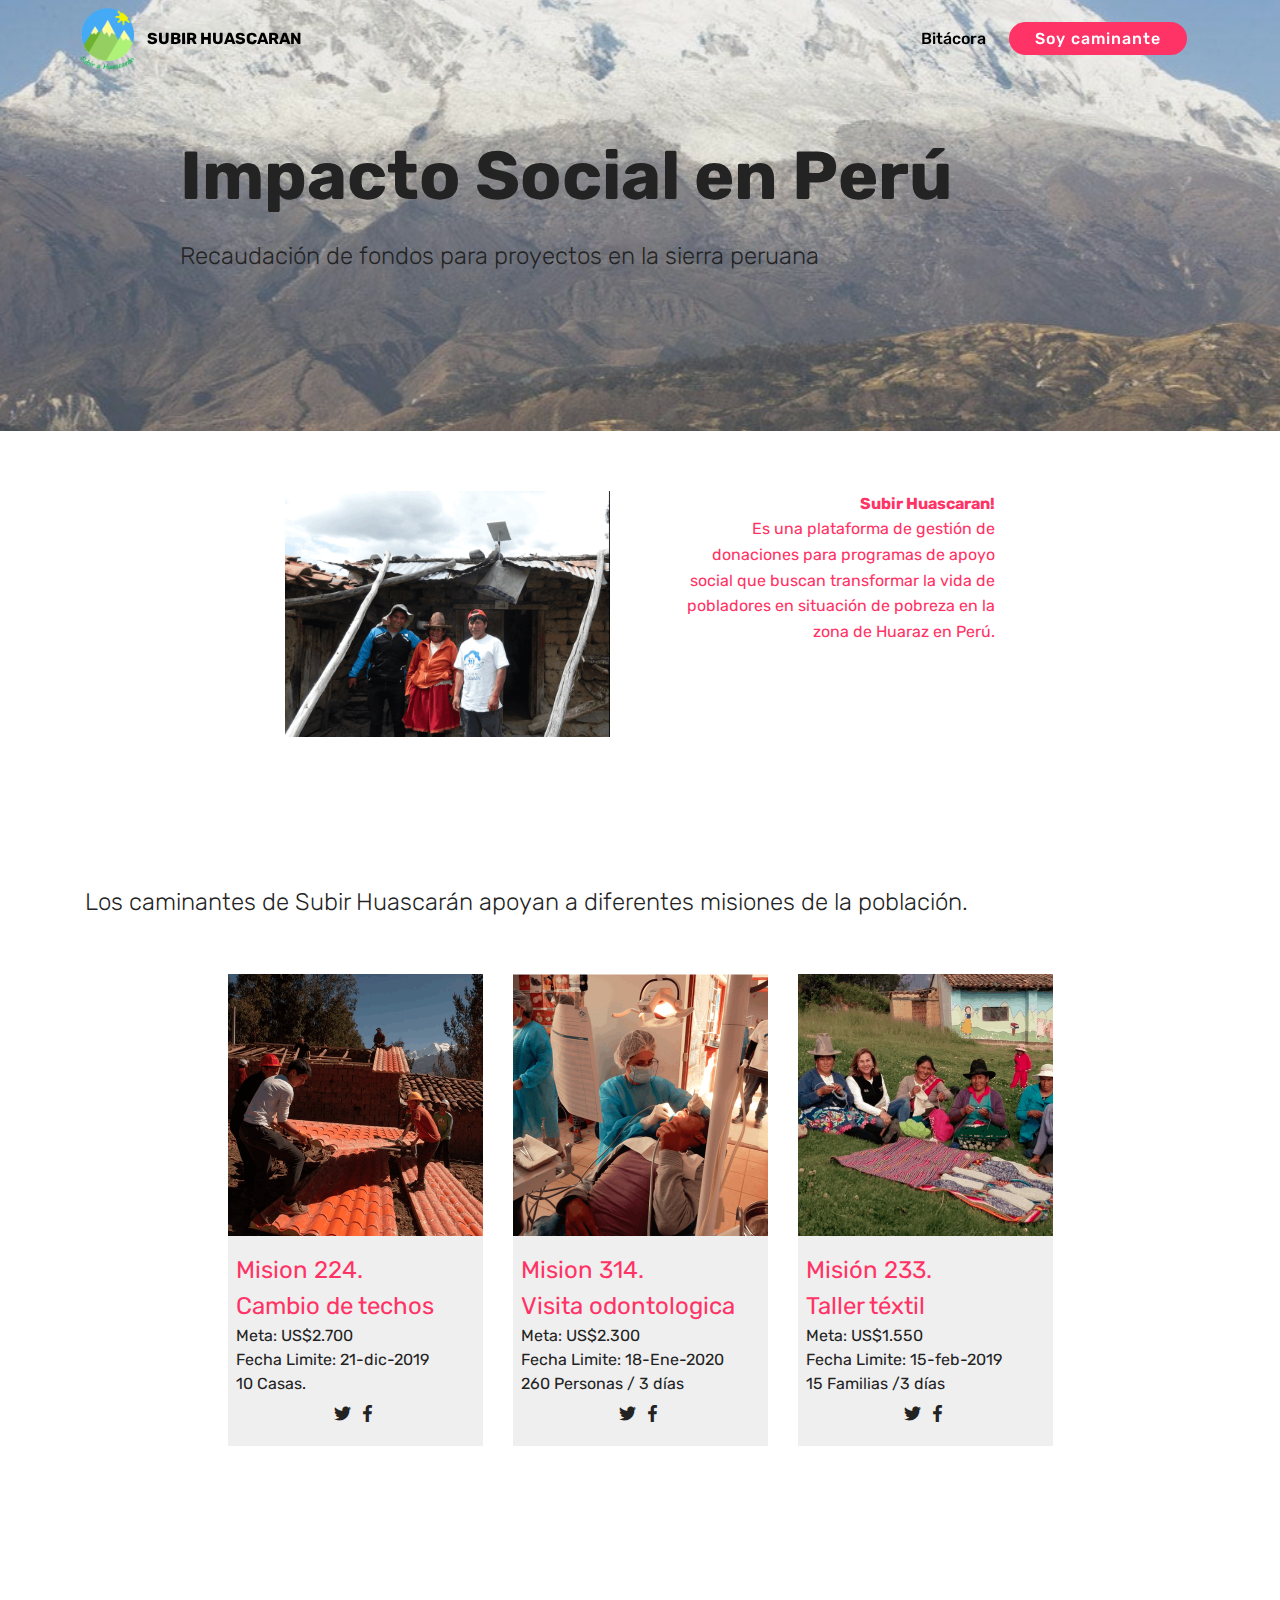
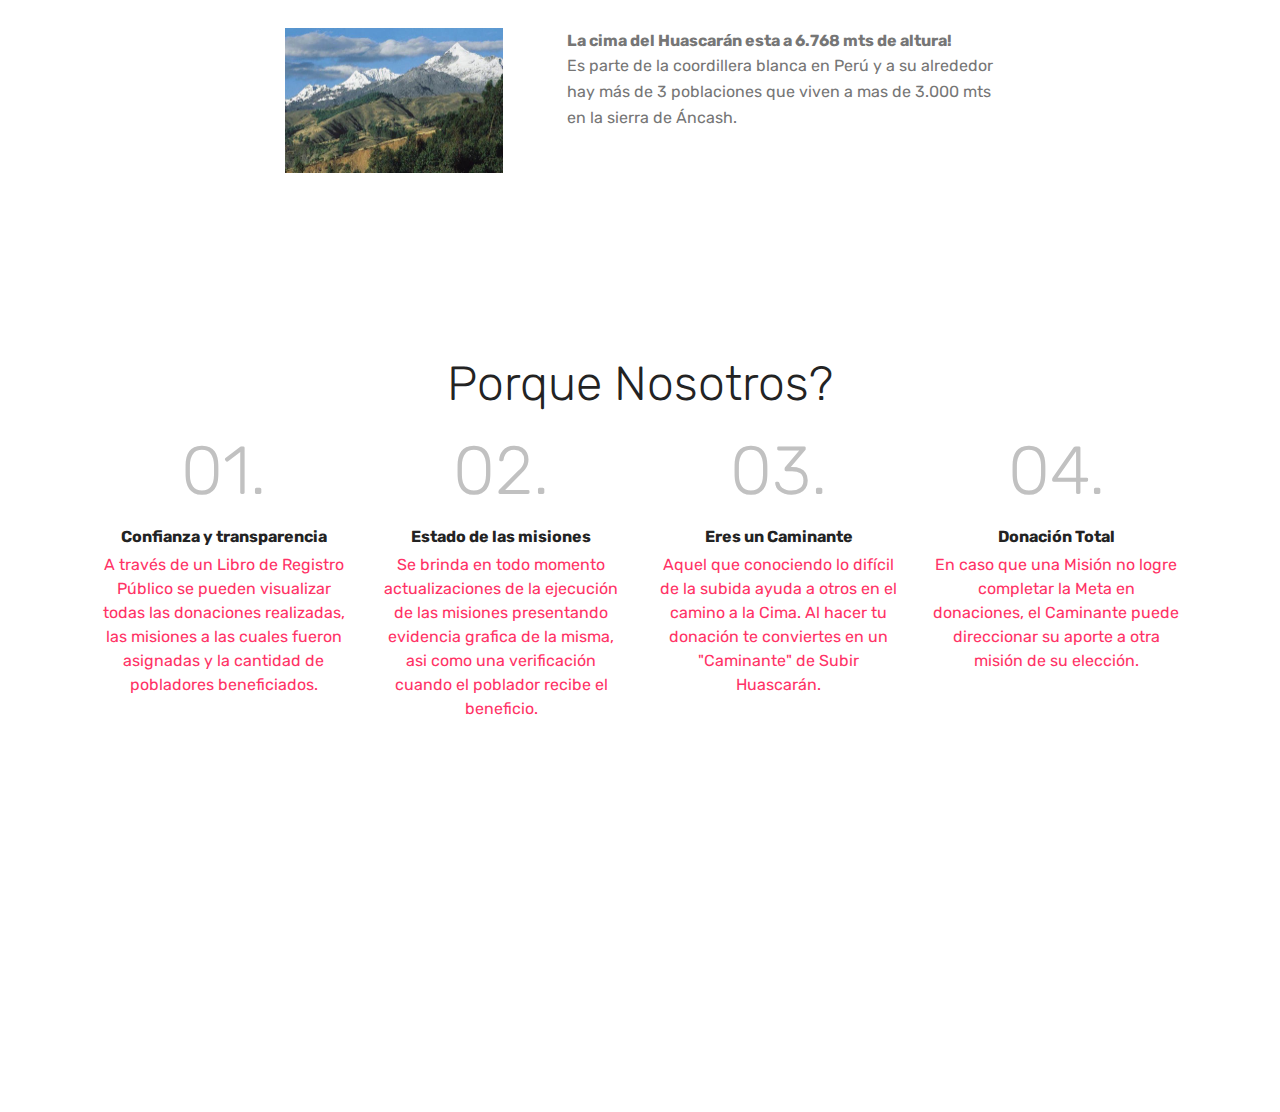
==== commit b98de512: "create github pages" ====
--- a/index.html
+++ b/index.html
@@ -28,7 +28,7 @@
 
     
 
-    <nav class="navbar navbar-expand beta-menu navbar-dropdown align-items-center navbar-fixed-top navbar-toggleable-sm">
+    <nav class="navbar navbar-expand beta-menu navbar-dropdown align-items-center navbar-fixed-top navbar-toggleable-sm bg-color transparent">
         <button class="navbar-toggler navbar-toggler-right" type="button" data-toggle="collapse" data-target="#navbarSupportedContent" aria-controls="navbarSupportedContent" aria-expanded="false" aria-label="Toggle navigation">
             <div class="hamburger">
                 <span></span>
@@ -59,7 +59,7 @@
     </nav>
 </section>
 
-<section class="engine"><a href="https://mobirise.info/q">free responsive site templates</a></section><section class="header1 cid-rIZLhb6vbH" id="header1-6">
+<section class="engine"><a href="https://mobirise.info/a">online website builder</a></section><section class="header1 cid-rIZLhb6vbH" id="header1-6">
 
     
 
